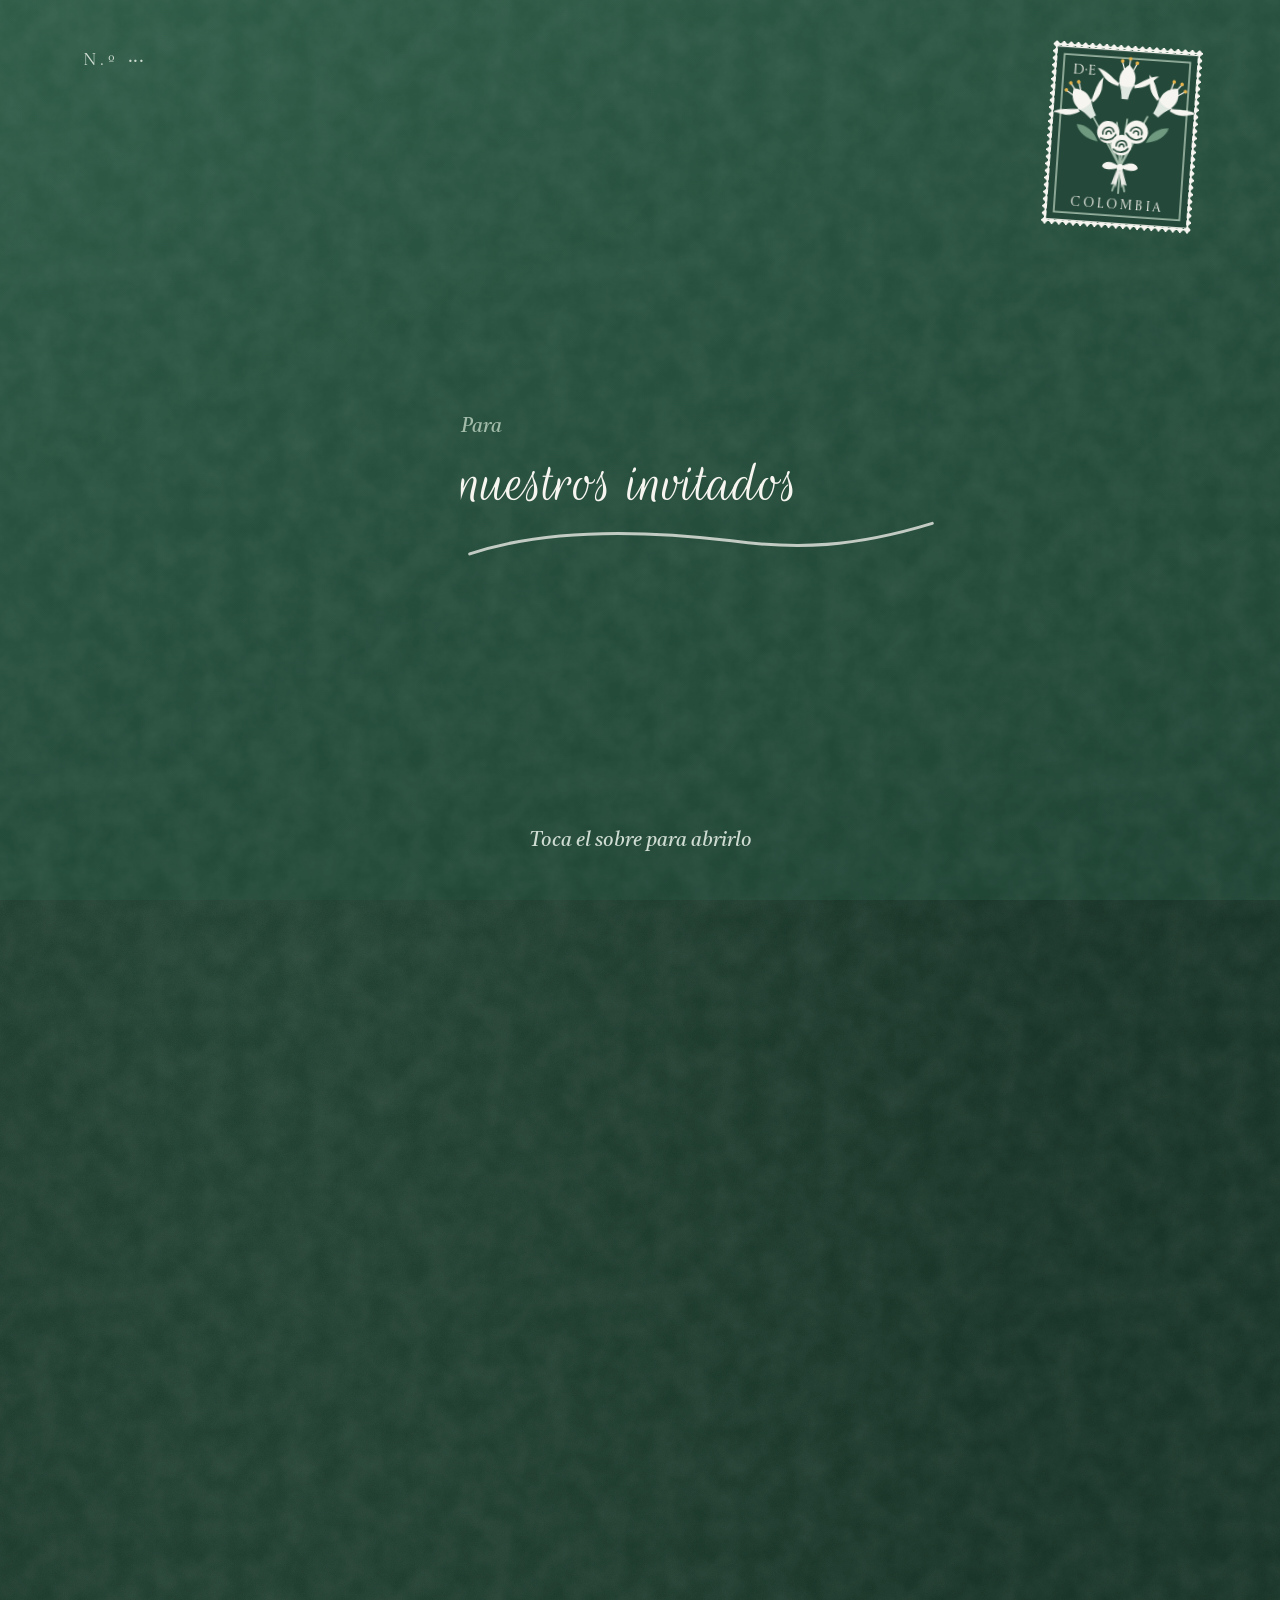
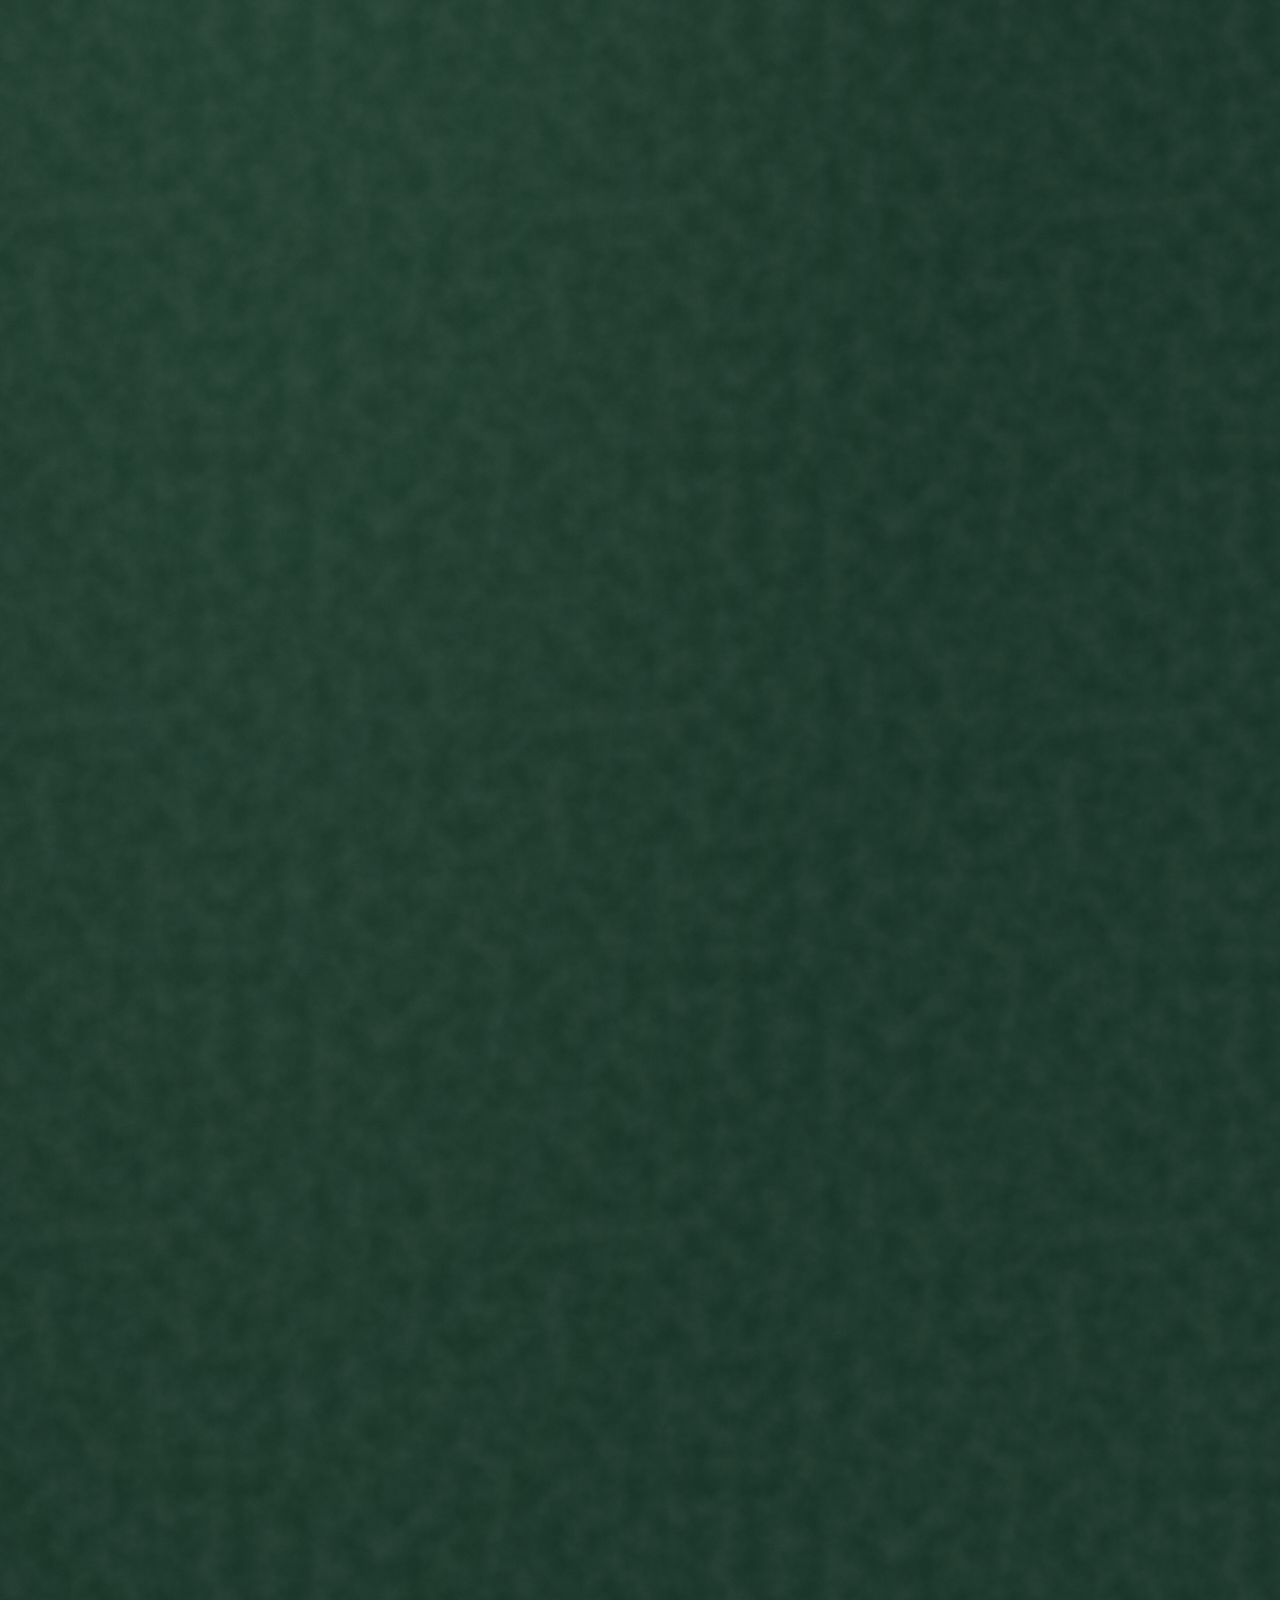
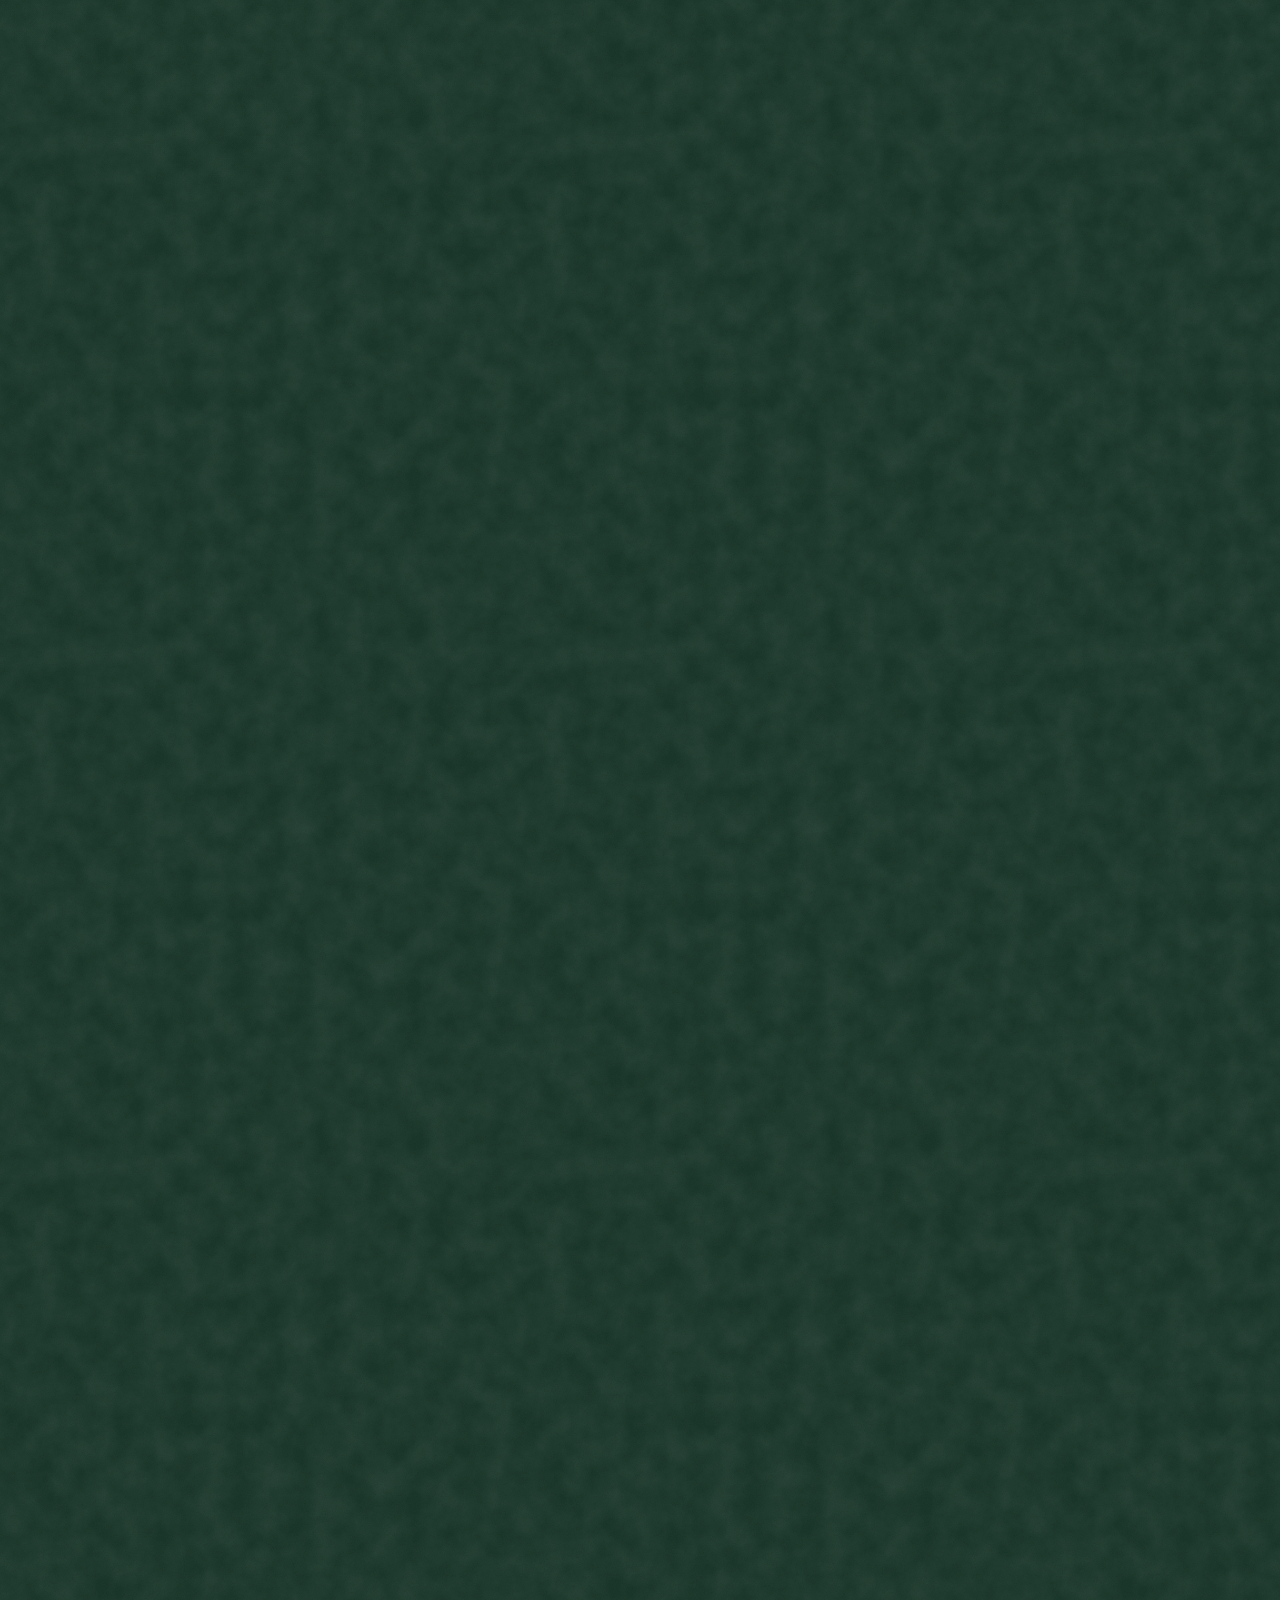
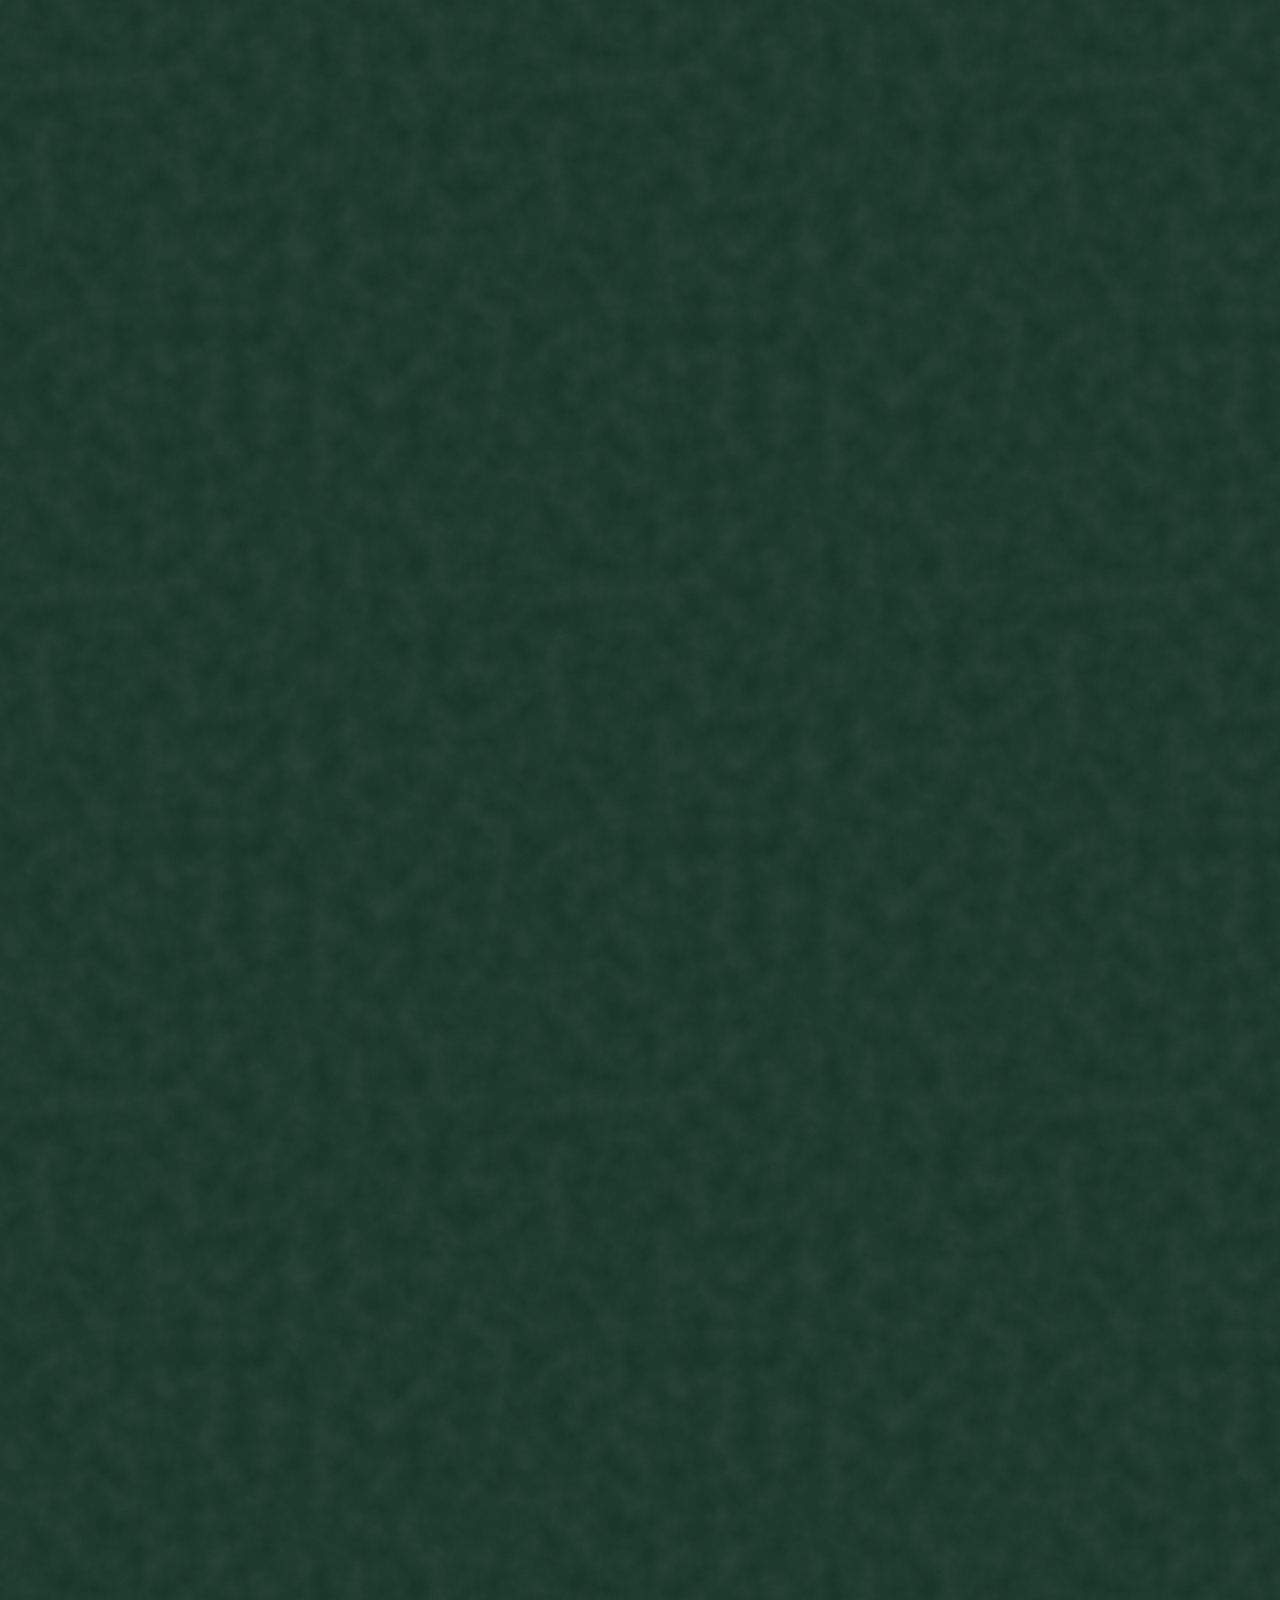
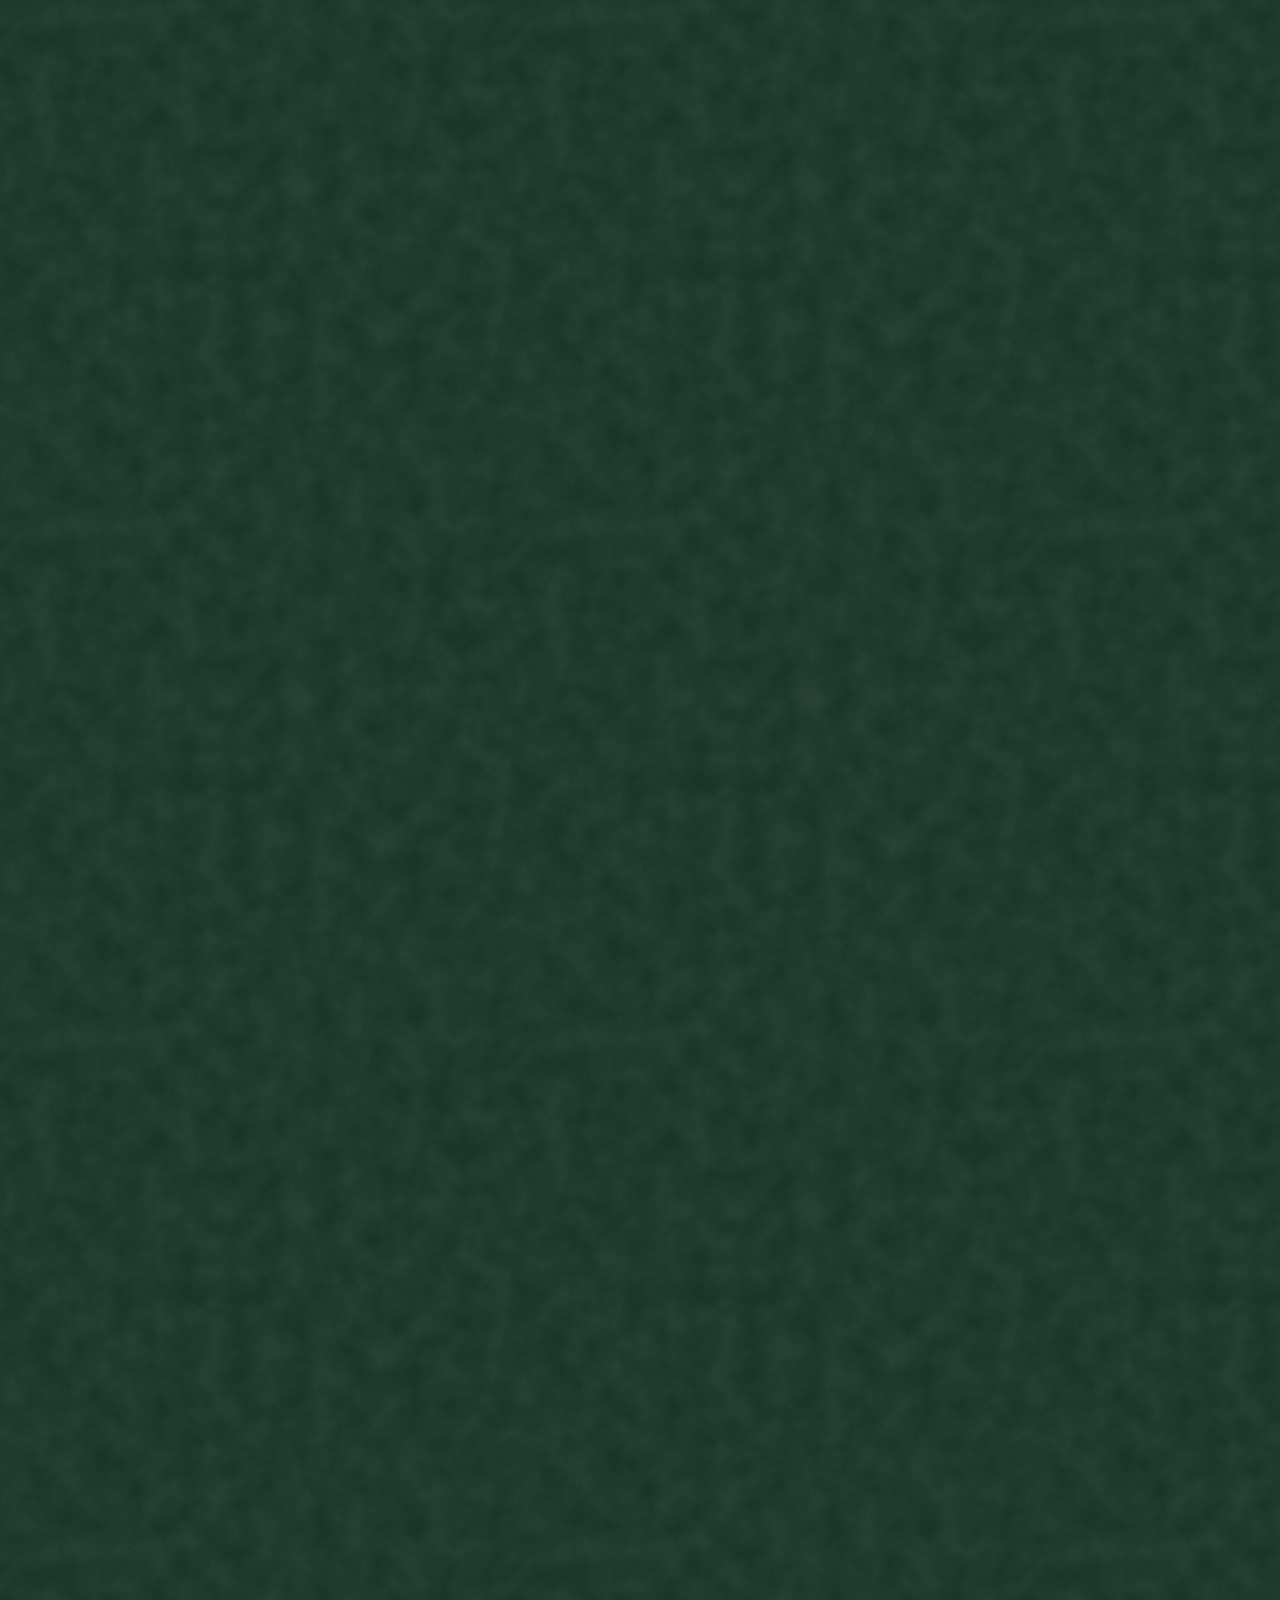
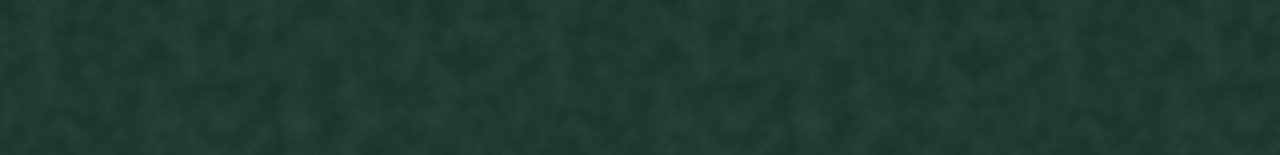
==== index.html @ 8e93ceb4 "primera version" ====
<!doctype html>
<html lang="es-CO" class="intro">
<head>
  <meta charset="utf-8">
  <meta name="viewport" content="width=device-width, initial-scale=1, viewport-fit=cover">
  <title>Diego &amp; Erika · Invitación de boda</title>
  <meta name="description" content="Diego Triana y Erika Ramos te invitan a celebrar su matrimonio. Abre tu invitación y confírmanos si nos acompañas.">
  <meta name="theme-color" content="#1c3a2d">  <meta property="og:type" content="website">
  <meta property="og:title" content="Diego &amp; Erika · Nos casamos">
  <meta property="og:description" content="Abre tu invitación y confírmanos si nos acompañas.">
  <link rel="icon" href="assets/icono.svg" type="image/svg+xml">
  <link rel="preconnect" href="https://fonts.googleapis.com">
  <link rel="preconnect" href="https://fonts.gstatic.com" crossorigin>
  <link rel="stylesheet" href="https://fonts.googleapis.com/css2?family=Castoro:ital@0;1&family=Castoro+Titling&family=Hanken+Grotesk:wght@400;500;600;700&family=Rouge+Script&display=swap">
  <link rel="stylesheet" href="assets/base.css">
  <link rel="stylesheet" href="assets/invitacion.css">
  <!-- El estilo (colores y letra) se aplica antes de pintar -->
  <script src="assets/config.js"></script>
  <script src="assets/estilos.js"></script>
  <script>Estilos.arrancar();</script>
</head>
<body>
  <!-- Escena del sobre a pantalla completa: el forro y la tarjeta atrás, el bolsillo y la solapa delante -->
  <div class="escena" id="escena">
    <div class="escena-capa escena-atras" aria-hidden="true">
      <div class="escena-fondo"></div>
      <div class="sobre sobre-atras" data-cara="frente">
        <div class="sobre-interior"></div>
        <div class="sobre-carta"></div>
      </div>
    </div>
    <div class="escena-capa escena-delante">
      <button class="sobre sobre-delante" id="sobre" type="button" data-cara="frente" aria-describedby="escena-pista">
        <span class="solo-lectores" data-sobre-etiqueta>Abrir la invitación de Diego y Erika</span>
        <span class="sobre-frente" aria-hidden="true">
          <span class="sobre-numero">N.º <span class="cifra" data-numero>···</span></span>
          <span class="sobre-sello sello-postal"></span>
          <span class="sobre-matasellos" data-matasellos-sobre></span>
          <span class="sobre-direccion">
            <span class="sobre-para">Para</span>
            <span class="sobre-nombre" data-nombre-sobre></span>
            <svg class="sobre-rubrica" viewBox="0 0 220 24" aria-hidden="true"><path d="M4 16c30-10 70-12 120-6 30 4 56 3 92-8" /></svg>
            <span class="sobre-cupos" data-cupos-sobre></span>
          </span>
        </span>
        <span class="sobre-dorso" aria-hidden="true">
          <span class="sobre-bolsillo-sombra"><span class="sobre-bolsillo"></span></span>
          <span class="solapa solapa-cerrada">
            <span class="solapa-forma"></span>
            <span class="solapa-remite">Diego <i>&amp;</i> Erika</span>
            <span class="sobre-sello-cierre"><span>D</span><span>E</span></span>
          </span>
        </span>
      </button>
      <p class="escena-pista" id="escena-pista">Toca el sobre para abrirlo</p>
    </div>
  </div>

  <main id="contenido">
    <!-- La tarjeta ocupa toda la pantalla, con la foto de los novios y el ramo; al bajar se asienta sobre la mesa -->
    <section class="portada" id="portada" aria-labelledby="nombres">
      <div class="portada-escenario">
        <article class="tarjeta tarjeta-invitacion" id="tarjeta">
          <div class="retrato">
            <figure class="retrato-marco">
              <div class="retrato-foto" data-retrato></div>
            </figure>
            <div class="ramo-lugar" id="ramo"></div>
          </div>
          <div class="tarjeta-cuerpo">
            <h1 class="nombres" id="nombres">
              <span class="nombre">Diego</span>
              <span class="apellido">Triana</span>
              <span class="y" aria-label="y">&amp;</span>
              <span class="nombre">Erika</span>
              <span class="apellido">Ramos</span>
            </h1>
            <p class="invitacion-texto" data-texto-invitacion>tienen el gusto de invitarte a celebrar su matrimonio</p>
            <div class="invitacion-cuando">
              <p class="invitacion-fecha" data-fecha>Fecha por confirmar</p>
              <p class="invitacion-ciudad" data-ciudad>Ciudad por confirmar</p>
            </div>
            <p class="invitacion-para">
              <span class="para-de">Para</span>
              <span class="para-nombre" data-nombre>ti</span>
              <span class="para-cupos" data-cupos></span>
            </p>
            <a class="portada-pista" href="#altar">
              <span>Desliza para ver los detalles</span>
              <svg viewBox="0 0 24 40" aria-hidden="true"><path d="M12 3v32M5 28l7 8 7-8" /></svg>
            </a>
          </div>
          <p class="tarjeta-marca">Sobre N.º <span class="cifra" data-numero>···</span></p>
        </article>
      </div>
    </section>

    <!-- El camino al altar: el video avanza con el scroll -->
    <section class="altar" id="altar" aria-labelledby="altar-titulo">
      <div class="altar-escenario">
        <video class="altar-video" muted playsinline disablepictureinpicture aria-hidden="true" tabindex="-1"></video>
        <div class="altar-velo" aria-hidden="true"></div>
        <h2 class="solo-lectores" id="altar-titulo">Cuándo y dónde</h2>
        <div class="capitulos">
          <article class="tarjeta capitulo" data-capitulo>
            <h3 class="capitulo-titulo">El día</h3>
            <p class="capitulo-dato" data-fecha-larga>Fecha por confirmar</p>
            <p class="capitulo-nota" data-cuenta hidden></p>
          </article>
          <article class="tarjeta capitulo" data-capitulo>
            <h3 class="capitulo-titulo">La ceremonia</h3>
            <p class="capitulo-dato capitulo-hora" data-hora-ceremonia>Hora por confirmar</p>
            <p class="capitulo-nota" data-recepcion-nota hidden></p>
          </article>
          <article class="tarjeta capitulo" data-capitulo>
            <h3 class="capitulo-titulo">El lugar</h3>
            <p class="capitulo-dato capitulo-lugar" data-lugar-ceremonia>Lugar por confirmar</p>
            <p class="capitulo-nota" data-direccion-ceremonia hidden></p>
            <a class="enlace-accion" href="#llegar">Ver cómo llegar</a>
          </article>
        </div>
      </div>
    </section>

    <section class="llegar" id="llegar" aria-labelledby="llegar-titulo">
      <article class="tarjeta tarjeta-llegar">
        <h2 class="titulo-grabado" id="llegar-titulo">Cómo llegar</h2>
        <div class="sitios" data-sitios></div>
        <p class="llegar-calendario" data-calendario hidden></p>
        <p class="tarjeta-marca">Cómo llegar · N.º <span class="cifra" data-numero>···</span></p>
      </article>
    </section>

    <section class="programa" id="itinerario" aria-labelledby="itinerario-titulo">
      <article class="tarjeta tarjeta-programa">
        <h2 class="titulo-grabado" id="itinerario-titulo">Itinerario</h2>
        <div class="dia">
          <span class="dia-hilo" aria-hidden="true"></span>
          <ol class="dia-lista" data-itinerario></ol>
        </div>
        <p class="tarjeta-marca">Itinerario · N.º <span class="cifra" data-numero>···</span></p>
      </article>
    </section>

    <section class="fotos" id="fotos" aria-labelledby="fotos-titulo" hidden>
      <h2 class="solo-lectores" id="fotos-titulo">Fotos de Diego y Erika</h2>
      <div class="fotos-mesa" data-fotos></div>
    </section>

    <section class="forro" aria-labelledby="vestimenta-titulo">
      <div class="vegetal vegetal-vestimenta">
        <h2 class="titulo-grabado" id="vestimenta-titulo">Código de vestimenta</h2>
        <p class="vestimenta-codigo" data-vestimenta-codigo></p>
        <p class="vestimenta-nota" data-vestimenta-nota hidden></p>
        <ul class="vestimenta-fotos" data-vestimenta-fotos aria-label="Fotos de referencia" hidden></ul>
      </div>
      <div class="vegetal vegetal-otros">
        <div class="vegetal-bloque">
          <h2 class="titulo-grabado">Regalos</h2>
          <p data-regalos></p>
        </div>
        <div class="vegetal-bloque" data-contacto hidden>
          <h2 class="titulo-grabado">Dudas</h2>
          <p data-contacto-texto></p>
        </div>
      </div>
    </section>

    <section class="responder" id="responder" aria-label="Tu respuesta">
      <article class="tarjeta tarjeta-respuesta" id="respuesta" aria-live="polite">
        <p class="tarjeta-marca">Respuesta · N.º <span class="cifra" data-numero>···</span></p>
        <div class="respuesta-cuerpo" data-respuesta></div>
      </article>
    </section>

    <footer class="remite">
      <div class="remite-solapa" aria-hidden="true"></div>
      <div class="remite-sello" aria-hidden="true"><span>D</span><span>E</span></div>
      <p class="remite-con">Con cariño,</p>
      <p class="remite-firma">Diego <i>&amp;</i> Erika</p>
      <button class="enlace-accion remite-volver" type="button" data-volver>Volver a cerrar el sobre</button>
    </footer>
  </main>

  <!-- Una foto en grande -->
  <dialog class="visor" id="visor" aria-label="Foto">
    <div class="visor-foto" data-visor-foto></div>
    <div class="visor-pie">
      <p data-visor-pie></p>
      <button class="enlace-accion visor-cerrar" type="button" data-visor-cerrar>Cerrar</button>
    </div>
  </dialog>

  <script src="assets/datos.js"></script>
  <script src="assets/papeleria.js"></script>
  <script src="assets/ramo.js"></script>
  <script src="assets/invitacion.js"></script>
</body>
</html>
---- assets/base.css ----
/* Fundamentos compartidos por la invitación y el panel. */

:root {
  /* Cartulina del sobre: el suelo de toda la invitación */
  --verde: #1c3a2d;
  --verde-hondo: #11261c;
  --verde-medio: #24493a;
  --verde-forro: #2a4d3c;
  --verde-luz: #3e6a52;
  --salvia: #a3bcaa;
  --salvia-clara: #cfdcd2;
  /* Lo que se escribe directamente sobre la cartulina (nombre del sobre, firma) */
  --tinta-sobre: #f6f5ef;

  /* Tarjetas de algodón y tinta */
  --algodon: #f6f5ef;
  --algodon-hondo: #ecebe2;
  --algodon-sombra: #dcdfd3;
  --tinta: #15271e;
  --tinta-suave: #4b5f55;
  --tinta-tenue: #5d7066;
  --linea: #cdd5cb;

  /* Polen del lirio: solo para responder y su sello */
  --polen: #d6981f;
  --polen-claro: #e8b44c;
  --polen-hondo: #9a6a10;

  --declinado: #9b4a3c;

  /* Tono de las sombras y del anillo de foco; cada paleta los ajusta */
  --sombra: #081810;
  --foco: var(--polen);

  --f-grabada: 'Castoro Titling', 'Castoro', Georgia, serif;
  --f-texto: 'Castoro', Georgia, 'Times New Roman', serif;
  --f-mano: 'Rouge Script', 'Castoro', cursive;
  --f-ui: 'Hanken Grotesk', system-ui, -apple-system, 'Segoe UI', sans-serif;
  /* Las cifras nunca van en la romana grabada: su «1» se lee como «I». */
  --f-cifras: 'Castoro', Georgia, serif;

  --sal-papel: cubic-bezier(0.16, 1, 0.3, 1);
  --sal-suave: cubic-bezier(0.22, 1, 0.36, 1);
  --entra-papel: cubic-bezier(0.55, 0, 0.75, 0.2);

  --sombra-tarjeta:
    0 1px 1px color-mix(in srgb, var(--sombra) 18%, transparent),
    0 10px 24px -8px color-mix(in srgb, var(--sombra) 50%, transparent),
    0 32px 60px -24px color-mix(in srgb, var(--sombra) 60%, transparent);

  --grano: url("data:image/svg+xml,%3Csvg xmlns='http://www.w3.org/2000/svg' width='180' height='180'%3E%3Cfilter id='g' x='0' y='0' width='100%25' height='100%25'%3E%3CfeTurbulence type='fractalNoise' baseFrequency='.9' numOctaves='2' stitchTiles='stitch'/%3E%3CfeColorMatrix values='0 0 0 0 0 0 0 0 0 0 0 0 0 0 0 0 0 0 .16 0'/%3E%3C/filter%3E%3Crect width='100%25' height='100%25' filter='url(%23g)'/%3E%3C/svg%3E");
  --fibra: url("data:image/svg+xml,%3Csvg xmlns='http://www.w3.org/2000/svg' width='512' height='512'%3E%3Cfilter id='f' x='0' y='0' width='100%25' height='100%25'%3E%3CfeTurbulence type='fractalNoise' baseFrequency='.035' numOctaves='4' seed='4' stitchTiles='stitch'/%3E%3CfeColorMatrix values='0 0 0 0 1 0 0 0 0 1 0 0 0 0 1 0 0 0 .09 -.02'/%3E%3C/filter%3E%3Crect width='100%25' height='100%25' filter='url(%23f)'/%3E%3C/svg%3E");

  color-scheme: light;
  accent-color: var(--verde-forro);
}

*,
*::before,
*::after {
  box-sizing: border-box;
}

html {
  overflow-x: clip;
  -webkit-text-size-adjust: 100%;
  text-size-adjust: 100%;
  scrollbar-color: var(--verde-luz) var(--verde-hondo);
}

body {
  margin: 0;
  font-family: var(--f-texto);
  color: var(--tinta);
  -webkit-font-smoothing: antialiased;
  -moz-osx-font-smoothing: grayscale;
  text-rendering: optimizeLegibility;
}

img,
svg {
  display: block;
  max-width: 100%;
}

button,
input,
textarea,
select {
  font: inherit;
  color: inherit;
}

button {
  cursor: pointer;
}

::selection {
  background: var(--polen-claro);
  color: var(--tinta);
}

input,
textarea {
  caret-color: var(--polen-hondo);
}

[tabindex='-1']:focus {
  outline: none;
}

:focus-visible {
  outline: 3px solid var(--foco);
  outline-offset: 3px;
  border-radius: 4px;
}

a {
  color: inherit;
  text-decoration-thickness: 1px;
  text-underline-offset: 0.22em;
}

.solo-lectores {
  position: absolute !important;
  width: 1px;
  height: 1px;
  padding: 0;
  margin: -1px;
  overflow: hidden;
  clip: rect(0 0 0 0);
  white-space: nowrap;
  border: 0;
}

.icono {
  width: 1.15em;
  height: 1.15em;
  flex: none;
  fill: none;
  stroke: currentColor;
  stroke-width: 1.7;
  stroke-linecap: round;
  stroke-linejoin: round;
}

/* Sello postal con borde perforado */
.sello-postal {
  --perfo: 7px;
  position: relative;
  padding: 5px;
  background: var(--algodon);
  -webkit-mask:
    linear-gradient(#000 0 0) content-box,
    radial-gradient(circle at 50% 50%, transparent 2.3px, #000 2.7px) calc(var(--perfo) / -2) calc(var(--perfo) / -2) / var(--perfo) var(--perfo) round;
  mask:
    linear-gradient(#000 0 0) content-box,
    radial-gradient(circle at 50% 50%, transparent 2.3px, #000 2.7px) calc(var(--perfo) / -2) calc(var(--perfo) / -2) / var(--perfo) var(--perfo) round;
  filter: drop-shadow(0 1px 1px rgba(0, 0, 0, 0.2));
}

.sello-postal svg {
  width: 100%;
  height: 100%;
}

/* Matasellos: tinta de sello con textura */
.matasellos {
  pointer-events: none;
}

.matasellos text {
  font-family: var(--f-grabada);
  fill: currentColor;
}

.matasellos .cifra,
.cifra {
  font-family: var(--f-cifras);
  font-variant-numeric: lining-nums;
}

.cifra {
  letter-spacing: 0.04em;
}

@media (prefers-reduced-motion: reduce) {
  *,
  *::before,
  *::after {
    animation-duration: 1ms !important;
    animation-delay: 0ms !important;
    animation-iteration-count: 1 !important;
    transition-duration: 1ms !important;
    transition-delay: 0ms !important;
    scroll-behavior: auto !important;
  }
}
---- assets/invitacion.css ----
/* Invitación: la suite del sobre. */

:root {
  --papel-claro: url("data:image/svg+xml,%3Csvg xmlns='http://www.w3.org/2000/svg' width='160' height='160'%3E%3Cfilter id='g' x='0' y='0' width='100%25' height='100%25'%3E%3CfeTurbulence type='fractalNoise' baseFrequency='.75' numOctaves='3' stitchTiles='stitch'/%3E%3CfeColorMatrix values='0 0 0 0 .2 0 0 0 0 .25 0 0 0 0 .2 0 0 0 .06 0'/%3E%3C/filter%3E%3Crect width='100%25' height='100%25' filter='url(%23g)'/%3E%3C/svg%3E");
  /* Valores de la paleta verde; assets/estilos.js los cambia por paleta */
  --cartulina-luz: #2f5d48;
  --cartulina-media: #27503e;
  --cartulina-honda: #1f4434;
  --brillo-suelo: rgba(62, 106, 82, 0.45);
  --velo-altar: #b9cbbd;
  --matasellos-sobre: var(--polen-claro);
  --barra-riel: var(--verde-hondo);
  --grano-suelo: var(--grano);
  --forro-img: url(forro.svg);
  --escala-nombres: 1;
  --escala-mano: 1;
  --cartulina: linear-gradient(158deg, var(--cartulina-luz) 0%, var(--cartulina-media) 42%, var(--cartulina-honda) 100%);
  --pliegues: url("data:image/svg+xml,%3Csvg xmlns='http://www.w3.org/2000/svg' viewBox='0 0 100 140' preserveAspectRatio='none'%3E%3Cpath d='M0 0L50 80L0 140Z' fill='%23000' fill-opacity='.1'/%3E%3Cpath d='M100 0L50 80L100 140Z' fill='%23000' fill-opacity='.05'/%3E%3Cpath d='M0 140L50 76L100 140Z' fill='%23fff' fill-opacity='.035'/%3E%3Cpath d='M0 140L50 76L100 140' fill='none' stroke='%23000' stroke-opacity='.28' stroke-width='.5' vector-effect='non-scaling-stroke'/%3E%3C/svg%3E");
}

html {
  background: var(--verde);
  scrollbar-color: var(--verde-luz) var(--barra-riel);
}

html:not(.intro) {
  scroll-behavior: smooth;
}

html.intro {
  overflow: hidden;
}

body {
  min-height: 100svh;
  overflow-x: clip;
  color: var(--tinta-sobre);
  background:
    var(--fibra),
    var(--grano-suelo),
    radial-gradient(90% 60% at 20% 0%, var(--brillo-suelo), transparent 70%),
    var(--verde);
  background-attachment: scroll;
}

/* ---------- Escena del sobre ---------- */

/*
 * El sobre llena la pantalla, en teléfono y en computador. Sus piezas se miden
 * con el lado corto de la pantalla para guardar la proporción en vertical y en
 * apaisado. Atrás van el forro y la tarjeta; delante, el bolsillo y la solapa.
 */
.escena {
  position: relative;
  z-index: 40;
}

.escena-capa {
  position: fixed;
  inset: 0;
}

.escena-fondo {
  position: absolute;
  inset: 0;
  background:
    var(--grano-suelo),
    radial-gradient(70% 55% at 50% 42%, var(--verde-medio) 0%, var(--verde) 60%, color-mix(in srgb, var(--verde) 70%, var(--verde-hondo)) 100%);
}

.escena-delante {
  z-index: 1;
  pointer-events: none;
}

html:not(.intro) .escena {
  display: none;
}

/*
 * Primera visita con los datos en Supabase: la página espera el estilo de la
 * boda antes de mostrarse, para no pintar un sobre verde que luego cambia.
 */
html.estilo-pendiente {
  background: var(--algodon-hondo);
}

html.estilo-pendiente body {
  opacity: 0;
}

body {
  transition: opacity 0.4s ease-out;
}

.sobre {
  --margen: clamp(22px, 6.5vw, 112px);
  --arriba: calc(env(safe-area-inset-top) + clamp(22px, 5svh, 60px));
  --sello-postal: clamp(76px, min(19vw, 17svh), 150px);
  --sello-cierre: clamp(64px, min(18vw, 14svh), 128px);
  position: absolute;
  inset: 0;
}

.sobre-delante {
  display: block;
  width: 100%;
  height: 100%;
  padding: 0;
  border: 0;
  background: none;
  color: inherit;
  text-align: left;
  pointer-events: auto;
  -webkit-tap-highlight-color: transparent;
}

.sobre-delante:focus-visible {
  outline-offset: -14px;
  border-radius: 0;
}

.abriendo .sobre-delante {
  cursor: default;
}

.sobre-frente,
.sobre-bolsillo-sombra,
.sobre-bolsillo,
.sobre-interior,
.sobre-carta,
.solapa {
  position: absolute;
}

.sobre-frente {
  inset: 0;
  overflow: hidden;
  background: var(--fibra), var(--cartulina);
}

.sobre-numero {
  position: absolute;
  top: calc(var(--arriba) + 0.4rem);
  left: var(--margen);
  font-family: var(--f-grabada);
  text-transform: uppercase;
  font-size: clamp(0.82rem, 0.5rem + 0.9vmin, 1.1rem);
  letter-spacing: 0.24em;
  color: var(--salvia-clara);
}

.sobre-sello {
  position: absolute;
  top: var(--arriba);
  right: var(--margen);
  width: var(--sello-postal);
  aspect-ratio: 70 / 86;
  transform: rotate(4deg);
}

.sobre-matasellos {
  position: absolute;
  top: calc(var(--arriba) - var(--sello-postal) * 0.06);
  right: calc(var(--margen) - var(--sello-postal) * 0.48);
  width: calc(var(--sello-postal) * 2.6);
  transform: rotate(-8deg);
  color: var(--matasellos-sobre);
  opacity: 0.9;
}

.sobre-matasellos[data-estado='declinado'] {
  color: var(--salvia-clara);
}

.sobre-direccion {
  position: absolute;
  left: max(var(--margen), 10%);
  right: var(--margen);
  top: 44%;
  display: grid;
  justify-items: start;
}

.sobre-para {
  font-family: var(--f-texto);
  font-style: italic;
  font-size: clamp(1.05rem, 0.8rem + 0.8vmin, 1.4rem);
  color: var(--salvia);
}

.sobre-nombre {
  font-family: var(--f-mano);
  font-size: calc(clamp(2.5rem, min(11.5vw, 7.5svh), 5.8rem) * var(--escala-mano));
  line-height: 1.04;
  color: var(--tinta-sobre);
  margin-top: 0.1em;
  min-height: 1.1em;
  text-wrap: balance;
}

.sobre-nombre.escribiendo {
  animation: escribir 1.6s var(--sal-suave) both;
}

@keyframes escribir {
  from { clip-path: inset(-20% 100% -30% 0); }
  to { clip-path: inset(-20% -5% -30% 0); }
}

.sobre-rubrica {
  width: min(78%, 30rem);
  height: auto;
  margin-top: -0.2rem;
  overflow: visible;
}

.sobre-rubrica path {
  fill: none;
  stroke: var(--tinta-sobre);
  stroke-width: 1.4;
  stroke-linecap: round;
  opacity: 0.75;
  stroke-dasharray: 240;
  stroke-dashoffset: 0;
}

.sobre-rubrica.escribiendo path {
  animation: rubrica 0.9s 1.2s var(--sal-suave) both;
}

@keyframes rubrica {
  from { stroke-dashoffset: 240; }
}

.sobre-cupos {
  margin-top: 0.55rem;
  font-family: var(--f-grabada);
  text-transform: uppercase;
  font-size: clamp(0.82rem, 0.55rem + 0.7vmin, 1.05rem);
  letter-spacing: 0.26em;
  color: var(--salvia);
}

/* En pantalla ancha la dirección va hacia el centro, como en un sobre apaisado */
@media (min-width: 640px) and (min-aspect-ratio: 1 / 1) {
  .sobre-direccion {
    left: 36%;
    top: 46%;
  }
}

/* Dorso: bolsillo con pliegues, solapa y sello de cierre */
.sobre-dorso {
  position: absolute;
  inset: 0;
  visibility: hidden;
}

[data-cara='dorso'] .sobre-dorso {
  visibility: visible;
}

[data-cara='dorso'] .sobre-frente {
  visibility: hidden;
}

/* El borde del bolsillo proyecta su sombra sobre la tarjeta que va dentro */
.sobre-bolsillo-sombra {
  inset: 0;
  filter: drop-shadow(0 -1px 4px color-mix(in srgb, var(--sombra) 45%, transparent));
}

.sobre-bolsillo {
  inset: 0;
  background: var(--pliegues) 0 0 / 100% 100%, var(--fibra), var(--cartulina);
  clip-path: polygon(0 0, 50% 40%, 100% 0, 100% 100%, 0 100%);
}

.sobre-interior {
  inset: 0;
  background:
    linear-gradient(to bottom, color-mix(in srgb, var(--verde-hondo) 45%, transparent), transparent 30%),
    var(--forro-img) 0 0 / clamp(150px, 18vmin, 210px);
}

/* La invitación espera dentro del sobre: se ve al levantar la solapa */
.sobre-carta {
  left: 6%;
  right: 6%;
  top: calc(var(--arriba) + 2svh);
  bottom: 0;
  background: var(--papel-claro), var(--algodon);
  box-shadow:
    inset 0 1px 0 rgba(255, 255, 255, 0.9),
    0 -2px 10px -2px color-mix(in srgb, var(--sombra) 45%, transparent);
}

.sobre-carta::before {
  content: '';
  position: absolute;
  inset: 14px 14px 0;
  border: 1px solid color-mix(in srgb, var(--tinta) 13%, transparent);
  border-bottom: 0;
}

.sobre-interior,
.sobre-carta {
  visibility: hidden;
}

[data-cara='dorso'] .sobre-interior,
[data-cara='dorso'] .sobre-carta {
  visibility: visible;
}

.solapa {
  left: 0;
  right: 0;
  top: 0;
  height: 54%;
  transform-origin: 50% 0;
}

.solapa-cerrada {
  display: grid;
  justify-items: center;
  align-content: start;
  filter: drop-shadow(0 3px 4px color-mix(in srgb, var(--sombra) 35%, transparent));
}

.solapa-forma {
  position: absolute;
  inset: 0;
  clip-path: polygon(0 0, 100% 0, 50% 100%);
  background:
    linear-gradient(to bottom, rgba(255, 255, 255, 0.07), rgba(0, 0, 0, 0.1)),
    var(--fibra),
    var(--cartulina);
}

.solapa-remite {
  position: relative;
  margin-top: calc(env(safe-area-inset-top) + 12svh);
  font-family: var(--f-mano);
  font-size: calc(clamp(1.4rem, min(6vw, 5.5svh), 2.8rem) * var(--escala-mano));
  color: var(--salvia-clara);
}

.solapa-remite i,
.remite-firma i {
  font-style: normal;
  color: var(--salvia);
}

.sobre-sello-cierre {
  position: absolute;
  left: 50%;
  top: 100%;
  width: var(--sello-cierre);
  aspect-ratio: 1;
  margin: calc(var(--sello-cierre) / -2) 0 0 calc(var(--sello-cierre) / -2);
  display: grid;
  grid-auto-flow: column;
  place-content: center;
  gap: 0.18em;
  border-radius: 50%;
  background: radial-gradient(circle at 35% 30%, #ffffff, var(--algodon) 55%, var(--algodon-hondo));
  box-shadow:
    inset 0 0 0 calc(var(--sello-cierre) * 0.06) var(--algodon),
    inset 0 0 0 calc(var(--sello-cierre) * 0.06 + 1px) var(--linea),
    0 3px 8px rgba(0, 0, 0, 0.35);
  font-family: var(--f-grabada);
  text-transform: uppercase;
  font-size: calc(var(--sello-cierre) * 0.24);
  color: var(--tinta);
}

.escena-pista {
  position: absolute;
  left: 0;
  right: 0;
  bottom: max(5svh, calc(env(safe-area-inset-bottom) + 20px));
  margin: 0;
  text-align: center;
  font-family: var(--f-texto);
  font-style: italic;
  font-size: clamp(1.1rem, 0.85rem + 0.7vmin, 1.4rem);
  color: var(--salvia-clara);
  animation: respirar 2.8s ease-in-out infinite;
}

.abriendo .escena-pista {
  opacity: 0;
  transition: opacity 0.3s;
  animation: none;
}

@keyframes respirar {
  0%, 100% { opacity: 0.55; }
  50% { opacity: 1; }
}

/* ---------- Portada: la tarjeta a pantalla completa ---------- */

/*
 * La tarjeta aparece a pantalla completa cuando el sobre se desvanece. Con
 * scroll-vivo, la sección es más alta que la pantalla y la tarjeta queda fija
 * mientras --p (0 → 1) la asienta sobre la mesa: se aleja, gira un poco y
 * aparece el verde alrededor.
 */
.portada {
  --alto-foto: min(24svh, 340px);
  --ancho-ramo: calc(var(--alto-foto) * 0.86);
  --p: 0;
  --asiento: 0.18;
  position: relative;
  height: 100svh;
}

.scroll-vivo .portada {
  height: 190svh;
}

.portada-escenario {
  position: sticky;
  top: 0;
  height: 100svh;
  overflow: hidden;
}

.intro main {
  visibility: hidden;
}

/* ---------- Tarjetas ---------- */

.tarjeta {
  position: relative;
  z-index: 1;
  width: min(100%, 440px);
  color: var(--tinta);
  background: var(--papel-claro), var(--algodon);
  border-radius: 3px;
  box-shadow: var(--sombra-tarjeta);
}

.tarjeta::before {
  content: '';
  position: absolute;
  inset: 11px;
  border: 1px solid color-mix(in srgb, var(--tinta) 13%, transparent);
  box-shadow: 0 1px 0 rgba(255, 255, 255, 0.9), inset 0 1px 0 rgba(255, 255, 255, 0.9);
  pointer-events: none;
}

.tarjeta-marca {
  position: absolute;
  right: 22px;
  bottom: 18px;
  margin: 0;
  font-family: var(--f-grabada);
  text-transform: uppercase;
  font-size: 0.66rem;
  letter-spacing: 0.22em;
  color: var(--tinta-tenue);
}

.tarjeta-invitacion {
  position: absolute;
  inset: 0;
  width: auto;
  display: grid;
  align-content: center;
  padding:
    max(28px, calc(env(safe-area-inset-top) + 22px))
    26px
    calc(36px + env(safe-area-inset-bottom));
  text-align: center;
  transform-origin: 50% 32%;
  transform:
    translate3d(0, calc(var(--p) * 3svh), 0)
    scale(calc(1 - var(--p) * var(--asiento)))
    rotate(calc(var(--p) * -1.4deg));
}

/* Doble filete de tarjeta grabada */
.tarjeta-invitacion::before {
  inset: 14px;
  outline: 1px solid color-mix(in srgb, var(--tinta) 8%, transparent);
  outline-offset: -6px;
}

.tarjeta-invitacion .tarjeta-marca {
  right: 28px;
  bottom: calc(26px + env(safe-area-inset-bottom));
}

.tarjeta-cuerpo {
  position: relative;
  z-index: 1;
}

.nombres {
  margin: 0;
  display: grid;
  justify-items: center;
  font-weight: 400;
}

.nombre {
  font-family: var(--f-grabada);
  text-transform: uppercase;
  font-size: calc(clamp(2.3rem, min(13vw, 6.4svh), 4.4rem) * var(--escala-nombres));
  line-height: 0.92;
  letter-spacing: 0.05em;
  padding-left: 0.05em;
}

.apellido {
  margin-top: min(0.55rem, 1.1svh);
  font-family: var(--f-grabada);
  text-transform: uppercase;
  font-size: 0.98rem;
  letter-spacing: 0.44em;
  padding-left: 0.44em;
  color: var(--tinta-suave);
}

.y {
  margin: min(0.4rem, 0.8svh) 0 min(0.25rem, 0.5svh);
  font-family: var(--f-mano);
  font-size: calc(clamp(2.4rem, 5.4svh, 3.2rem) * var(--escala-mano));
  line-height: 0.8;
  color: var(--verde-luz);
}

.invitacion-texto {
  max-width: 25ch;
  margin: clamp(0.8rem, 2.2svh, 1.6rem) auto 0;
  font-style: italic;
  font-size: 1.14rem;
  line-height: 1.45;
  color: var(--tinta-suave);
  text-wrap: balance;
}

.invitacion-cuando {
  margin-top: clamp(0.7rem, 2svh, 1.4rem);
  padding-top: clamp(0.7rem, 2svh, 1.1rem);
  position: relative;
}

.invitacion-cuando::before {
  content: '';
  position: absolute;
  top: 0;
  left: 50%;
  width: 56px;
  height: 1px;
  margin-left: -28px;
  background: var(--tinta-tenue);
  opacity: 0.6;
}

.invitacion-cuando p {
  margin: 0;
}

.invitacion-fecha {
  font-family: var(--f-grabada);
  text-transform: uppercase;
  font-size: 1.12rem;
  letter-spacing: 0.16em;
  line-height: 1.4;
  text-wrap: balance;
}

.invitacion-ciudad {
  margin-top: 0.3rem !important;
  font-size: 1.02rem;
  color: var(--tinta-suave);
}

.por-confirmar {
  font-family: var(--f-texto) !important;
  font-style: italic;
  letter-spacing: 0 !important;
  color: var(--tinta-tenue) !important;
  text-transform: none;
}

.invitacion-para {
  margin: clamp(0.8rem, 2.4svh, 1.6rem) 0 0;
  display: grid;
  justify-items: center;
}

.para-de {
  font-style: italic;
  font-size: 0.98rem;
  color: var(--tinta-suave);
}

.para-nombre {
  font-family: var(--f-mano);
  font-size: calc(clamp(2rem, 4.6svh, 2.6rem) * var(--escala-mano));
  line-height: 1.1;
  color: var(--tinta);
  text-wrap: balance;
}

.para-cupos {
  margin-top: 0.35rem;
  font-family: var(--f-grabada);
  text-transform: uppercase;
  font-size: 0.78rem;
  letter-spacing: 0.24em;
  color: var(--tinta-suave);
}

/*
 * La foto de los novios, impresa en un arco con su filete, y el ramo apoyado
 * en la esquina de abajo: las flores tapan solo esa esquina y los tallos
 * salen hacia el borde de la tarjeta. El arco se corre un poco a la derecha
 * para que foto y ramo queden centrados juntos.
 */
.retrato {
  --giro-ramo: 74deg;
  --ramo-x: 8%;
  --ramo-y: 70%;
  position: relative;
  justify-self: center;
  width: calc(var(--alto-foto) * 0.8);
  height: var(--alto-foto);
  margin-bottom: clamp(12px, 2svh, 28px);
  translate: calc(var(--alto-foto) * 0.12) 0;
}

.retrato-marco {
  position: absolute;
  inset: 0;
  margin: 0;
  border-radius: 999px 999px 2px 2px;
  outline: 1px solid color-mix(in srgb, var(--tinta) 20%, transparent);
  outline-offset: 5px;
}

.retrato-foto {
  position: relative;
  height: 100%;
  overflow: hidden;
  border-radius: inherit;
  background:
    linear-gradient(to bottom, color-mix(in srgb, var(--verde-hondo) 40%, transparent), transparent 50%),
    var(--forro-img) 50% 0 / 130px,
    var(--verde-forro);
}

.retrato-foto::after {
  content: '';
  position: absolute;
  inset: 0;
  border-radius: inherit;
  box-shadow: inset 0 0 0 1px color-mix(in srgb, var(--tinta) 16%, transparent), inset 0 2px 8px color-mix(in srgb, var(--sombra) 20%, transparent);
  pointer-events: none;
}

.retrato-foto img {
  width: 100%;
  height: 100%;
  object-fit: cover;
  object-position: 50% 30%;
}

/* Sin foto todavía: el arco deja ver el forro y, en modo local, dónde va el archivo */
.retrato-pendiente {
  position: absolute;
  left: 50%;
  top: 22%;
  width: max-content;
  max-width: 86%;
  margin: 0;
  padding: 7px 10px 8px;
  display: grid;
  gap: 2px;
  justify-items: center;
  translate: -50% 0;
  border-radius: 3px;
  background: color-mix(in srgb, var(--algodon) 94%, transparent);
  font-family: var(--f-ui);
  font-size: 0.72rem;
  line-height: 1.3;
  color: var(--tinta-suave);
  text-wrap: balance;
}

.retrato-pendiente b {
  font-family: var(--f-grabada);
  text-transform: uppercase;
  font-weight: 400;
  font-size: 0.74rem;
  letter-spacing: 0.14em;
  color: var(--tinta);
}


/* El centro de las flores cae sobre la esquina del arco y desde ahí gira */
.ramo-lugar {
  position: absolute;
  left: var(--ramo-x);
  top: var(--ramo-y);
  width: var(--ancho-ramo);
  aspect-ratio: 600 / 640;
  transform-origin: 50% 40%;
  transform:
    translate(-50%, -40%)
    translate3d(0, calc(var(--p) * -2svh), 0)
    rotate(calc(var(--giro-ramo) + var(--p) * -4deg));
  filter: drop-shadow(0 6px 10px color-mix(in srgb, var(--tinta) 22%, transparent)) drop-shadow(0 1px 1px color-mix(in srgb, var(--tinta) 18%, transparent));
  pointer-events: none;
  z-index: 2;
}

.ramo-lugar .ramo {
  width: 100%;
  height: 100%;
  overflow: visible;
}

.portada-pista {
  display: grid;
  justify-items: center;
  gap: 2px;
  width: max-content;
  min-height: 44px;
  margin: clamp(0.6rem, 2.2svh, 1.4rem) auto 0;
  padding: 4px 12px 0;
  font-style: italic;
  font-size: 1rem;
  color: var(--tinta-suave);
  text-decoration: none;
  white-space: nowrap;
  opacity: calc(1 - var(--p) * 5);
}

.portada-pista svg {
  width: 16px;
  height: 28px;
  overflow: visible;
}

.portada-pista path {
  fill: none;
  stroke: currentColor;
  stroke-width: 1.4;
  stroke-linecap: round;
  stroke-linejoin: round;
  stroke-dasharray: 60;
  animation: bajar 2.6s var(--sal-suave) infinite;
}

@keyframes bajar {
  0% { stroke-dashoffset: 60; }
  55%, 100% { stroke-dashoffset: 0; }
}

.recien-abierta .portada-pista {
  animation: aparecer 0.8s 2.2s ease-out both;
}

/* Teléfonos bajos: la tarjeta aprieta su interlineado y la pista queda en flecha */
@media (max-height: 740px) {
  .portada {
    --alto-foto: min(21svh, 340px);
  }

  .tarjeta-invitacion {
    padding-bottom: calc(40px + env(safe-area-inset-bottom));
  }

  .invitacion-texto {
    font-size: 1.04rem;
    line-height: 1.38;
  }

  .invitacion-fecha {
    font-size: 1.02rem;
  }

  .para-de,
  .invitacion-ciudad {
    font-size: 0.94rem;
  }

  .portada-pista span {
    position: absolute;
    width: 1px;
    height: 1px;
    overflow: hidden;
    clip: rect(0 0 0 0);
    white-space: nowrap;
  }

  .portada-pista {
    margin-top: 0.3rem;
  }
}

/* ---------- Tarjeta de respuesta ---------- */

.responder {
  padding: 120px 16px 0;
  display: grid;
  justify-items: center;
}

.tarjeta-respuesta {
  width: min(100%, 520px);
  padding: 30px 24px 50px;
  transform: rotate(0.7deg);
  transition: opacity 0.6s ease-out, transform 1s var(--sal-papel);
}

/* Se reparte sobre la mesa cuando el invitado llega a ella */
.tarjeta-respuesta.por-repartir {
  opacity: 0;
  transform: translateY(70px) rotate(6deg);
}

.respuesta-titulo {
  margin: 0;
  padding: 0;
  font-family: var(--f-grabada);
  text-transform: uppercase;
  font-weight: 400;
  font-size: 1.5rem;
  letter-spacing: 0.07em;
  line-height: 1.2;
}

.respuesta-sub {
  margin: 0.45rem 0 0;
  font-size: 1rem;
  line-height: 1.45;
  color: var(--tinta-suave);
}

.respuesta-form fieldset {
  margin: 0;
  padding: 0;
  border: 0;
  min-width: 0;
}

.eleccion-opciones {
  display: grid;
  grid-template-columns: 1fr 1fr;
  gap: 10px;
  margin-top: 0.85rem;
}

.respuesta-form .respuesta-sub {
  margin-top: 0.4rem;
  font-size: 0.98rem;
}

.opcion {
  position: relative;
  display: grid;
  grid-template-columns: auto 1fr;
  align-items: center;
  gap: 10px;
  min-height: 60px;
  padding: 10px 12px;
  border: 1px solid var(--linea);
  border-radius: 3px;
  background: rgba(255, 255, 255, 0.5);
  font-size: 1.04rem;
  line-height: 1.2;
  cursor: pointer;
  transition: border-color 0.2s, background-color 0.2s;
}

.opcion:hover {
  border-color: var(--tinta-tenue);
  background: #fff;
}

.opcion input {
  position: absolute;
  opacity: 0;
  pointer-events: none;
}

.opcion-caja {
  width: 26px;
  height: 26px;
  border: 1.5px solid var(--tinta);
  border-radius: 2px;
  display: grid;
  place-items: center;
  background: #fff;
}

.opcion-caja svg {
  width: 30px;
  height: 30px;
  margin: -6px -4px 0 0;
  overflow: visible;
}

.opcion-caja path {
  fill: none;
  stroke: var(--tinta);
  stroke-width: 2.6;
  stroke-linecap: round;
  stroke-linejoin: round;
  stroke-dasharray: 40;
  stroke-dashoffset: 40;
  transition: stroke-dashoffset 0.35s var(--sal-suave);
}

.opcion input:checked + .opcion-caja path {
  stroke-dashoffset: 0;
}

.opcion:has(input:checked) {
  border-color: var(--tinta);
  background: #fff;
}

.opcion:has(input:focus-visible) {
  outline: 3px solid var(--polen);
  outline-offset: 2px;
}

.respuesta-detalle {
  display: grid;
  gap: 1.3rem;
  margin-top: 1.4rem;
}

.respuesta-detalle[hidden] {
  display: none;
}

.cuantos {
  display: grid;
  gap: 0.5rem;
}

.campo-etiqueta {
  font-size: 1rem;
  color: var(--tinta-suave);
}

.campo-etiqueta em {
  font-style: italic;
  color: var(--tinta-tenue);
}

.contador {
  display: flex;
  align-items: center;
  gap: 14px;
}

.contador-boton {
  width: 48px;
  height: 48px;
  display: grid;
  place-items: center;
  border: 1.5px solid var(--tinta);
  border-radius: 50%;
  background: #fff;
  color: var(--tinta);
  transition: background-color 0.2s, opacity 0.2s;
}

.contador-boton:hover:not(:disabled) {
  background: var(--algodon-hondo);
}

.contador-boton:disabled {
  opacity: 0.3;
  cursor: not-allowed;
}

.contador-valor {
  min-width: 1.6em;
  text-align: center;
  font-family: var(--f-cifras);
  font-size: 2.2rem;
  line-height: 1;
  font-variant-numeric: tabular-nums;
}

.contador-de {
  font-style: italic;
  color: var(--tinta-suave);
}

.mensaje-campo {
  display: grid;
  gap: 0.3rem;
}

.mensaje-campo textarea {
  width: 100%;
  min-height: 98px;
  padding: 0 2px;
  border: 0;
  border-radius: 0;
  resize: vertical;
  background:
    repeating-linear-gradient(to bottom, transparent 0, transparent 31px, var(--linea) 31px, var(--linea) 32px);
  font-family: var(--f-texto);
  font-style: italic;
  font-size: 1.08rem;
  line-height: 32px;
  color: var(--tinta);
}

.mensaje-campo textarea:focus {
  outline: none;
  background:
    repeating-linear-gradient(to bottom, transparent 0, transparent 31px, var(--tinta-tenue) 31px, var(--tinta-tenue) 32px);
}

.mensaje-campo textarea::placeholder {
  color: var(--tinta-tenue);
}

.boton-responder {
  min-height: 58px;
  padding: 0 22px;
  display: inline-flex;
  align-items: center;
  justify-content: center;
  gap: 10px;
  border: 0;
  border-radius: 3px;
  background: var(--polen);
  color: var(--tinta);
  font-family: var(--f-grabada);
  text-transform: uppercase;
  font-size: 1.02rem;
  letter-spacing: 0.16em;
  box-shadow: inset 0 1px 0 rgba(255, 255, 255, 0.35), 0 2px 0 var(--polen-hondo), 0 8px 16px -8px color-mix(in srgb, var(--sombra) 40%, transparent);
  transition: background-color 0.2s, transform 0.15s var(--sal-suave), box-shadow 0.15s;
}

.boton-responder:hover:not(:disabled) {
  background: var(--polen-claro);
}

.boton-responder:active:not(:disabled) {
  transform: translateY(2px);
  box-shadow: inset 0 1px 0 rgba(255, 255, 255, 0.35), 0 0 0 var(--polen-hondo), 0 4px 10px -6px color-mix(in srgb, var(--sombra) 40%, transparent);
}

.boton-responder:disabled {
  cursor: progress;
  opacity: 0.75;
}

.boton-responder .girando {
  width: 18px;
  height: 18px;
  border: 2px solid currentColor;
  border-right-color: transparent;
  border-radius: 50%;
  animation: girar 0.8s linear infinite;
}

@keyframes girar {
  to { transform: rotate(360deg); }
}

.respuesta-error {
  margin: 0;
  font-family: var(--f-ui);
  font-size: 0.95rem;
  line-height: 1.4;
  color: var(--declinado);
}

.respuesta-error:empty {
  display: none;
}

.respuesta-nota {
  margin: 1rem 0 0;
  padding: 10px 12px;
  border: 1px dashed var(--linea);
  font-family: var(--f-ui);
  font-size: 0.9rem;
  line-height: 1.45;
  color: var(--tinta-suave);
}

/* Respondida: el matasellos se queda */
.respuesta-hecha {
  position: relative;
}

.respuesta-hecha .matasellos {
  position: absolute;
  top: -14px;
  right: -8px;
  width: 104px;
  transform: rotate(-11deg);
  color: var(--polen-hondo);
  opacity: 0.9;
}

.respuesta-hecha {
  padding-right: 96px;
}

.respuesta-hecha[data-estado='declinado'] .matasellos {
  color: var(--tinta-suave);
}

.recien-sellada .matasellos {
  animation: sellar 0.55s var(--sal-papel) both;
}

@keyframes sellar {
  0% { transform: rotate(-4deg) scale(1.5); opacity: 0; }
  55% { opacity: 0.95; }
  100% { transform: rotate(-11deg) scale(1); opacity: 0.9; }
}

.respuesta-hecha .respuesta-titulo {
  max-width: 11em;
}

.respuesta-resumen {
  margin: 0.8rem 0 0;
  font-size: 1.1rem;
  line-height: 1.5;
  max-width: 30ch;
}

.respuesta-resumen b {
  font-family: var(--f-cifras);
  font-weight: 400;
  letter-spacing: 0.04em;
}

.respuesta-cita {
  margin: 1rem 0 0;
  padding: 0.2rem 0 0.2rem 0.9rem;
  border-left: 1px solid var(--linea);
  font-style: italic;
  color: var(--tinta-suave);
  line-height: 1.5;
}

.enlace-accion {
  display: inline-flex;
  align-items: center;
  gap: 8px;
  min-height: 44px;
  padding: 0;
  border: 0;
  background: none;
  font-family: var(--f-ui);
  font-weight: 600;
  font-size: 0.95rem;
  color: var(--verde-forro);
  text-decoration: underline;
  text-decoration-color: color-mix(in srgb, currentColor 40%, transparent);
  text-decoration-thickness: 1px;
  text-underline-offset: 0.3em;
  cursor: pointer;
}

.enlace-accion:hover {
  text-decoration-color: currentColor;
}

.enlace-accion[hidden] {
  display: none;
}

.respuesta-hecha .enlace-accion {
  margin-top: 0.8rem;
}

/* ---------- El camino al altar: video que avanza con el scroll ---------- */

.altar {
  position: relative;
  background: var(--verde-hondo);
}

.scroll-vivo .altar {
  height: 460svh;
}

.altar-escenario {
  position: relative;
  min-height: 100svh;
  display: grid;
  align-content: end;
  overflow: hidden;
}

.scroll-vivo .altar-escenario {
  position: sticky;
  top: 0;
  height: 100svh;
}

.altar-video {
  position: absolute;
  inset: 0;
  width: 100%;
  height: 100%;
  object-fit: cover;
  background: var(--verde-hondo);
}

/* La iglesia blanca se tiñe de salvia y se oscurece arriba y abajo, como
   impresa sobre la misma cartulina del sobre. */
.altar-velo {
  position: absolute;
  inset: 0;
  background:
    var(--grano-suelo),
    linear-gradient(to bottom, color-mix(in srgb, var(--verde-hondo) 78%, transparent) 0%, color-mix(in srgb, var(--verde-hondo) 20%, transparent) 34%, transparent 50%, transparent 74%, color-mix(in srgb, var(--verde-hondo) 70%, transparent) 100%);
}

.altar-velo::before {
  content: '';
  position: absolute;
  inset: 0;
  background: var(--velo-altar);
  mix-blend-mode: multiply;
  opacity: 0.6;
}

.sin-video .altar-video {
  display: none;
}

.capitulos {
  position: relative;
  z-index: 1;
  display: grid;
  gap: 18px;
  justify-items: center;
  padding: 0 16px calc(32px + env(safe-area-inset-bottom));
}

/* En teléfono las tarjetitas van arriba, sobre el techo: el altar y el
   pasillo quedan a la vista mientras se avanza. */
.scroll-vivo .altar-escenario {
  align-content: start;
}

.scroll-vivo .capitulos {
  padding: calc(20px + env(safe-area-inset-top)) 16px 0;
}

/* Con scroll-vivo las tres tarjetitas comparten lugar y se relevan */
.scroll-vivo .capitulos {
  gap: 0;
}

.scroll-vivo .capitulo {
  grid-area: 1 / 1;
  will-change: transform, opacity;
}

.capitulo {
  width: min(100%, 360px);
  padding: 24px 26px 26px;
  text-align: center;
}

.capitulo.apagado {
  pointer-events: none;
}

.capitulo:focus-within {
  opacity: 1 !important;
  transform: none !important;
}

.capitulo-titulo {
  margin: 0;
  font-family: var(--f-grabada);
  text-transform: uppercase;
  font-weight: 400;
  font-size: 1.5rem;
  letter-spacing: 0.07em;
  line-height: 1.2;
}

.capitulo p {
  margin: 0;
}

.capitulo-dato {
  margin-top: 0.55rem !important;
  font-family: var(--f-grabada);
  text-transform: uppercase;
  font-size: 1.12rem;
  letter-spacing: 0.16em;
  line-height: 1.4;
  text-wrap: balance;
}

.capitulo-hora {
  font-family: var(--f-cifras);
  font-size: 2.3rem;
  letter-spacing: 0.02em;
  line-height: 1.1;
}

.capitulo-lugar {
  font-family: var(--f-texto);
  font-size: 1.3rem;
  letter-spacing: 0;
  line-height: 1.25;
}

.capitulo-dato.por-confirmar {
  font-size: 1.2rem;
}

.capitulo-nota {
  margin-top: 0.45rem !important;
  font-style: italic;
  font-size: 1.04rem;
  line-height: 1.4;
  color: var(--tinta-suave);
}

.capitulo-nota .cifra {
  font-style: normal;
}

.capitulo .enlace-accion {
  margin-top: 0.4rem;
}

/* ---------- Cómo llegar ---------- */

.llegar {
  padding: 96px 16px 0;
  display: grid;
  justify-items: center;
}

.tarjeta-llegar {
  width: min(100%, 920px);
  padding: 48px 22px 46px;
  text-align: center;
  transform: rotate(-0.4deg);
}

.sitios {
  display: grid;
  gap: 40px;
  margin-top: 34px;
  text-align: left;
}

.sitio {
  display: grid;
  gap: 24px;
  align-items: center;
}

.sitio + .sitio {
  padding-top: 40px;
  border-top: 1px solid var(--linea);
}

.sitio-mapa {
  position: relative;
  margin: 0;
  padding: 8px;
  background: var(--algodon);
  box-shadow: 0 1px 2px color-mix(in srgb, var(--sombra) 20%, transparent), 0 12px 22px -12px color-mix(in srgb, var(--sombra) 50%, transparent);
  transform: rotate(0.7deg);
}

.sitio + .sitio .sitio-mapa {
  transform: rotate(-0.6deg);
}

.sitio-mapa .esquina {
  width: 22px;
  height: 22px;
}

.sitio-marco {
  aspect-ratio: 4 / 3;
  overflow: hidden;
  background: var(--algodon-hondo);
}

.sitio-marco iframe {
  display: block;
  width: 100%;
  height: 100%;
  border: 0;
  filter: saturate(0.45) sepia(0.08);
}

.sitio-datos {
  display: grid;
  justify-items: start;
}

.sitio-datos p {
  margin: 0;
}

.sitio-momento {
  margin: 0;
  font-family: var(--f-grabada);
  text-transform: uppercase;
  font-weight: 400;
  font-size: 1.5rem;
  letter-spacing: 0.07em;
  line-height: 1.2;
}

.sitio-hora {
  margin-top: 0.45rem !important;
  font-family: var(--f-cifras);
  font-size: 1.5rem;
  line-height: 1.2;
}

.sitio-nombre {
  margin-top: 0.5rem !important;
  font-size: 1.35rem;
  line-height: 1.3;
  max-width: 26ch;
}

.sitio-direccion {
  margin-top: 0.25rem !important;
  font-size: 1.02rem;
  line-height: 1.45;
  color: var(--tinta-suave);
  max-width: 34ch;
}

.apps {
  width: 100%;
  display: grid;
  gap: 8px;
  margin-top: 1.2rem;
}

.app {
  display: flex;
  align-items: center;
  gap: 12px;
  min-height: 54px;
  padding: 0 16px;
  border: 1px solid var(--linea);
  border-radius: 3px;
  background: rgba(255, 255, 255, 0.55);
  font-family: var(--f-ui);
  font-weight: 600;
  font-size: 1rem;
  color: var(--tinta);
  text-decoration: none;
  transition: border-color 0.2s, background-color 0.2s;
}

.app:hover {
  border-color: var(--tinta-tenue);
  background: #fff;
}

.app:active {
  background: var(--algodon-hondo);
}

.app span {
  white-space: nowrap;
}

.app .icono {
  width: 22px;
  height: 22px;
  color: var(--verde-forro);
}

.app .app-salida {
  width: 16px;
  height: 16px;
  margin-left: auto;
  color: var(--tinta-tenue);
}

.sitio-datos .enlace-accion {
  margin-top: 0.5rem;
}

.sitio-solo .sitio-datos {
  justify-items: center;
  text-align: center;
}

.sitio-solo .sitio-nombre {
  max-width: none;
}

.sitio-solo .apps {
  max-width: 680px;
}

.llegar-calendario {
  margin: 2rem 0 0;
}

/* ---------- Itinerario ---------- */

.programa {
  padding: 96px 16px 0;
  display: grid;
  justify-items: center;
}

.tarjeta-programa {
  width: min(100%, 620px);
  padding: 48px 24px 52px;
  text-align: center;
  transform: rotate(0.5deg);
}

.dia {
  --hilo: 1;
  --x-hilo: 10px;
  position: relative;
  margin-top: 34px;
  text-align: left;
}

.dia::before,
.dia-hilo {
  content: '';
  position: absolute;
  left: var(--x-hilo);
  top: 14px;
  bottom: 14px;
  width: 1px;
}

.dia::before {
  background: var(--linea);
}

/* El hilo del día se traza a medida que el invitado baja */
.dia-hilo {
  background: var(--tinta-suave);
  transform-origin: 50% 0;
  transform: scaleY(var(--hilo));
}

.dia-lista {
  display: grid;
  gap: 30px;
  margin: 0;
  padding: 0;
  list-style: none;
}

.dia-momento {
  display: grid;
  grid-template-columns: 21px 1fr;
  grid-template-areas:
    'punto hora'
    '. texto';
  column-gap: 16px;
  align-items: center;
}

.dia-momento p {
  margin: 0;
}

.dia-hora {
  grid-area: hora;
  font-family: var(--f-cifras);
  font-size: 1.3rem;
  line-height: 1.2;
  color: var(--tinta);
}

.dia-hora.por-confirmar {
  font-size: 1.02rem;
}

.dia-punto {
  grid-area: punto;
  position: relative;
  z-index: 1;
  justify-self: center;
  width: 13px;
  height: 13px;
  border: 1.5px solid var(--tinta-suave);
  border-radius: 50%;
  background: var(--algodon);
  transition: background-color 0.4s ease-out, border-color 0.4s ease-out;
}

.alcanzado .dia-punto {
  border-color: var(--tinta);
  background: var(--tinta);
}

.dia-texto {
  grid-area: texto;
  margin-top: 0.15rem;
}

.dia-titulo {
  margin: 0;
  font-family: var(--f-grabada);
  text-transform: uppercase;
  font-weight: 400;
  font-size: 1.15rem;
  letter-spacing: 0.14em;
  line-height: 1.3;
}

.dia-detalle {
  margin-top: 0.2rem !important;
  font-style: italic;
  font-size: 1.04rem;
  line-height: 1.45;
  color: var(--tinta-suave);
}

/* ---------- Fotos ---------- */

.fotos {
  padding: 96px 16px 0;
}

.fotos[hidden] {
  display: none;
}

.fotos-mesa {
  max-width: 1040px;
  margin: 0 auto;
  display: grid;
  grid-template-columns: repeat(6, 1fr);
  gap: 22px 18px;
  align-items: start;
}

.foto {
  position: relative;
  margin: 0;
  padding: 10px;
  background: var(--algodon);
  box-shadow: var(--sombra-tarjeta);
}

.foto img {
  width: 100%;
  height: 100%;
  object-fit: cover;
  display: block;
}

.foto[data-forma='vertical'] .foto-marco {
  aspect-ratio: 4 / 5;
}

.foto[data-forma='horizontal'] .foto-marco {
  aspect-ratio: 3 / 2;
}

.foto-marco {
  position: relative;
  overflow: hidden;
  background: var(--algodon-hondo);
}

/* Las fotos se reparten en tandas de tres; de la cuarta en adelante giran al revés */
.fotos-mesa .foto:nth-child(3n + 1) { grid-column: 1 / span 6; transform: rotate(-1.6deg); }
.fotos-mesa .foto:nth-child(3n + 2) { grid-column: 1 / span 6; transform: rotate(1.2deg); }
.fotos-mesa .foto:nth-child(3n) { grid-column: 2 / span 4; transform: rotate(-0.6deg); }
.fotos-mesa .foto:nth-child(n + 4) { transform: rotate(0.9deg); }
.fotos-mesa .foto:nth-child(n + 4):nth-child(3n + 2) { transform: rotate(-1.1deg); }

.foto-boton {
  display: block;
  width: 100%;
  height: 100%;
  padding: 0;
  border: 0;
  background: none;
  cursor: zoom-in;
}

.foto-boton:focus-visible {
  outline-offset: 4px;
}

.esquina {
  position: absolute;
  width: 34px;
  height: 34px;
  background: linear-gradient(135deg, var(--verde-medio), var(--verde-forro));
  clip-path: polygon(0 0, 100% 0, 0 100%);
  box-shadow: 0 1px 2px rgba(0, 0, 0, 0.3);
}

.esquina:nth-of-type(1) { top: 2px; left: 2px; }
.esquina:nth-of-type(2) { top: 2px; right: 2px; transform: rotate(90deg); }
.esquina:nth-of-type(3) { bottom: 2px; right: 2px; transform: rotate(180deg); }
.esquina:nth-of-type(4) { bottom: 2px; left: 2px; transform: rotate(270deg); }

.titulo-grabado {
  margin: 0;
  font-family: var(--f-grabada);
  text-transform: uppercase;
  font-weight: 400;
  font-size: clamp(1.7rem, 6vw, 2.3rem);
  letter-spacing: 0.1em;
  line-height: 1.15;
}

/* ---------- Forro y papel vegetal: vestimenta y regalos ---------- */

.forro {
  position: relative;
  margin-top: 104px;
  padding: 72px 16px 80px;
  color: var(--tinta);
  background: var(--forro-img) 0 0 / 200px;
  box-shadow:
    inset 0 18px 30px -18px color-mix(in srgb, var(--sombra) 55%, transparent),
    inset 0 -18px 30px -18px color-mix(in srgb, var(--sombra) 55%, transparent);
}

.vegetal {
  position: relative;
  max-width: 920px;
  margin: 0 auto;
  padding: 44px 28px;
  display: grid;
  gap: 34px;
  text-align: center;
  background: color-mix(in srgb, var(--algodon) 87%, transparent);
  -webkit-backdrop-filter: blur(1px);
  backdrop-filter: blur(1px);
  border: 1px solid rgba(255, 255, 255, 0.7);
  box-shadow: 0 22px 44px -26px color-mix(in srgb, var(--sombra) 55%, transparent);
  transform: rotate(-0.5deg);
}

.vegetal-bloque[hidden] {
  display: none;
}

.vegetal .titulo-grabado {
  font-size: 1.35rem;
  letter-spacing: 0.24em;
  padding-left: 0.24em;
}

.vegetal .por-confirmar {
  color: var(--tinta-suave) !important;
}

.vegetal p {
  margin: 0.8rem auto 0;
  max-width: 34ch;
  font-size: 1.1rem;
  line-height: 1.5;
}

.vegetal .enlace-accion {
  margin-top: 0.4rem;
}

/* La vestimenta va en su propia hoja, encima de la de regalos */
.vegetal-vestimenta {
  z-index: 1;
  max-width: 640px;
  gap: 0;
  padding: 52px 28px 50px;
  transform: rotate(-0.9deg);
}

.vegetal p.vestimenta-codigo {
  margin-top: 1rem;
  max-width: none;
  font-family: var(--f-grabada);
  text-transform: uppercase;
  font-size: clamp(2rem, 9vw, 3.1rem);
  letter-spacing: 0.12em;
  padding-left: 0.12em;
  line-height: 1.1;
  text-wrap: balance;
}

.vegetal p.vestimenta-codigo.por-confirmar {
  font-size: 1.3rem;
}

.vestimenta-nota {
  font-style: italic;
  font-size: 1.14rem !important;
}

.vestimenta-nota[hidden] {
  display: none;
}

/* Fotos de referencia: copias pequeñas con esquineros y un nombre a mano */
.vestimenta-fotos {
  display: flex;
  flex-wrap: wrap;
  justify-content: center;
  gap: 22px 16px;
  margin: 1.8rem auto 0;
  padding: 0;
  list-style: none;
}

.vestimenta-fotos[hidden] {
  display: none;
}

.vestimenta-fotos > li {
  width: min(44%, 210px);
  transform: rotate(-1.4deg);
}

.vestimenta-fotos > li:nth-child(even) {
  margin-top: 14px;
  transform: rotate(1.6deg);
}

.vestimenta-fotos > li:has(.foto[data-forma='horizontal']) {
  width: min(92%, 300px);
}

.vestimenta-fotos .foto {
  padding: 8px 8px 0;
}

.vestimenta-fotos .esquina {
  width: 24px;
  height: 24px;
}

.vestimenta-fotos figcaption {
  min-height: 12px;
  padding: 7px 4px 9px;
  font-style: italic;
  font-size: 1rem;
  line-height: 1.3;
  text-align: center;
  color: var(--tinta-suave);
}

/* ---------- Visor: una foto en grande ---------- */

.visor {
  width: fit-content;
  min-width: min(100vw - 24px, 320px);
  max-width: calc(100vw - 24px);
  max-height: calc(100svh - 24px);
  margin: auto;
  padding: 12px 12px 0;
  border: 0;
  border-radius: 3px;
  background: var(--algodon);
  box-shadow: var(--sombra-tarjeta);
  color: var(--tinta);
  overflow: visible;
}

.visor::backdrop {
  background: color-mix(in srgb, var(--verde-hondo) 82%, transparent);
}

.visor[open] {
  animation: visor-entra 0.35s var(--sal-papel);
}

@keyframes visor-entra {
  from { opacity: 0; transform: translateY(18px) rotate(1deg); }
}

.visor-foto img {
  display: block;
  width: auto;
  max-width: 100%;
  max-height: calc(100svh - 110px);
  margin: 0 auto;
}

.visor-pie {
  display: flex;
  align-items: center;
  justify-content: space-between;
  gap: 12px;
  min-height: 54px;
}

.visor-pie p {
  margin: 0;
  font-style: italic;
  font-size: 1.05rem;
  color: var(--tinta-suave);
}

.visor-cerrar {
  margin-left: auto;
}

.vegetal-otros {
  margin-top: -14px;
  padding-top: 58px;
  transform: rotate(0.6deg);
}

/* ---------- Remite ---------- */

.remite {
  position: relative;
  padding: 150px 16px 64px;
  text-align: center;
  overflow: hidden;
}

.remite-solapa {
  position: absolute;
  top: 0;
  left: 0;
  right: 0;
  height: 128px;
  background: var(--fibra), var(--cartulina);
  clip-path: polygon(0 0, 100% 0, 50% 100%);
}

.remite-sello {
  position: absolute;
  left: 50%;
  top: 128px;
  width: 64px;
  height: 64px;
  margin: -32px 0 0 -32px;
  display: grid;
  grid-auto-flow: column;
  place-content: center;
  gap: 0.2em;
  border-radius: 50%;
  background: radial-gradient(circle at 35% 30%, #ffffff, var(--algodon) 55%, var(--algodon-hondo));
  box-shadow: inset 0 0 0 4px var(--algodon), inset 0 0 0 5px var(--linea), 0 4px 10px rgba(0, 0, 0, 0.35);
  font-family: var(--f-grabada);
  text-transform: uppercase;
  font-size: 1.1rem;
  color: var(--tinta);
}

.remite-con {
  margin: 48px 0 0;
  font-style: italic;
  font-size: 1.1rem;
  color: var(--salvia);
}

.remite-firma {
  margin: 0.1rem 0 0;
  font-family: var(--f-mano);
  font-size: calc(clamp(3rem, 13vw, 4.4rem) * var(--escala-mano));
  line-height: 1.1;
  color: var(--tinta-sobre);
}

.remite .enlace-accion {
  margin-top: 1.4rem;
  color: var(--salvia-clara);
}

/* ---------- Ramo: animación de florecer ---------- */

.ramo .anima {
  transform-box: view-box;
  transform-origin: 0 0;
}

.ramo-vaiven {
  transform-box: view-box;
  transform-origin: 300px 468px;
}

.ramo.florece .ramo-vaiven {
  animation: vaiven 7s 3.4s ease-in-out infinite;
}

@keyframes vaiven {
  0%, 100% { transform: rotate(0deg); }
  50% { transform: rotate(1.1deg); }
}

.ramo.por-florecer .tallo,
.ramo.florece .tallo {
  stroke-dasharray: var(--l) var(--l);
}

.ramo.por-florecer .tallo { stroke-dashoffset: var(--l); }
.ramo.por-florecer .anima { transform: scale(0); }
.ramo.por-florecer .corte,
.ramo.por-florecer .ramo-sombra { opacity: 0; }

.ramo.florece .tallo {
  animation: crecer 1.1s var(--d, 0ms) var(--sal-suave) both;
}

.ramo.florece .tallo-bajo {
  animation-duration: 0.8s;
}

@keyframes crecer {
  from { stroke-dashoffset: var(--l); }
  to { stroke-dashoffset: 0; }
}

.ramo.florece .corte {
  animation: aparecer 0.4s var(--d, 0ms) both;
}

.ramo.florece .ramo-sombra {
  animation: aparecer 1.6s 0.4s ease-out both;
}

@keyframes aparecer {
  from { opacity: 0; }
}

.ramo.florece .hoja .anima {
  animation: desplegar-hoja 1.2s var(--d, 0ms) var(--sal-papel) both;
}

@keyframes desplegar-hoja {
  from { transform: scale(0.1) rotate(-22deg); }
}

.ramo.florece .capullo .anima {
  animation: desplegar-hoja 1.1s var(--d, 0ms) var(--sal-papel) both;
}

.ramo.florece .rosa > .flor-abre {
  animation: abrir-rosa 1.5s var(--d, 0ms) var(--sal-papel) both;
}

@keyframes abrir-rosa {
  from { transform: scale(0.28) rotate(-70deg); opacity: 0; }
  30% { opacity: 1; }
}

.ramo.florece .rosa .petalo-ext .anima {
  animation: petalo 1.3s var(--d, 0ms) var(--sal-papel) both;
}

@keyframes petalo {
  from { transform: scale(0.35, 0.2); }
}

.ramo.florece .lirio > .flor-abre {
  animation: abrir-lirio 1.4s var(--d, 0ms) var(--sal-papel) both;
}

@keyframes abrir-lirio {
  from { transform: scale(0.5) rotate(40deg); opacity: 0; }
  25% { opacity: 1; }
}

.ramo.florece .tepalo .anima {
  animation: tepalo 1.3s var(--d, 0ms) var(--sal-papel) both;
}

@keyframes tepalo {
  from { transform: scale(0.16, 0.5); }
}

.ramo.florece .estambres {
  animation: estambres 0.9s var(--d, 0ms) var(--sal-papel) both;
}

@keyframes estambres {
  from { transform: scale(0); opacity: 0; }
}

.ramo.florece .cinta .anima {
  animation: cinta 1s var(--d, 0ms) var(--sal-papel) both;
}

@keyframes cinta {
  from { transform: scale(0.4) translateY(30px); opacity: 0; }
}

/* ---------- Tabletas ---------- */

@media (min-width: 640px) {
  .portada {
    --alto-foto: min(27svh, 340px);
  }

  .tarjeta-invitacion {
    padding-left: 48px;
    padding-right: 48px;
  }

  .tarjeta-respuesta {
    padding: 38px 38px 52px;
  }

  .capitulo {
    width: 400px;
  }

  .tarjeta-llegar {
    padding: 60px 48px 56px;
  }

  .tarjeta-programa {
    padding: 60px 48px 58px;
  }

  .apps {
    grid-template-columns: repeat(3, minmax(0, 1fr));
  }

  .app {
    padding: 0 12px;
  }

  .dia {
    --x-hilo: calc(8.5rem + 18px + 10px);
  }

  .dia-momento {
    grid-template-columns: 8.5rem 21px 1fr;
    grid-template-areas: 'hora punto texto';
    column-gap: 18px;
    align-items: start;
  }

  .dia-hora {
    justify-self: end;
    text-align: right;
  }

  .dia-hora,
  .dia-punto {
    margin-top: 0.15rem;
  }

  .dia-punto {
    margin-top: 0.45rem;
  }

  .dia-texto {
    margin-top: 0;
  }

  .fotos-mesa {
    grid-template-columns: repeat(12, 1fr);
  }

  .fotos-mesa .foto:nth-child(3n + 1) { grid-column: 1 / span 6; }
  .fotos-mesa .foto:nth-child(3n + 2) { grid-column: 7 / span 6; margin-top: 48px; }
  .fotos-mesa .foto:nth-child(3n) { grid-column: 4 / span 6; }
  .fotos-mesa[data-cuantas='1'] .foto { grid-column: 3 / span 8; }

  .vegetal {
    padding: 56px 44px;
  }

  .vegetal-otros {
    grid-template-columns: repeat(auto-fit, minmax(220px, 1fr));
    padding-top: 70px;
  }

  .vegetal-bloque + .vegetal-bloque {
    border-left: 1px solid color-mix(in srgb, var(--tinta) 14%, transparent);
    padding-left: 24px;
  }
}

@media (min-width: 960px) {
  .sitio {
    grid-template-columns: minmax(0, 1.15fr) minmax(0, 1fr);
    gap: 44px;
  }

  .sitio + .sitio .sitio-mapa {
    order: 1;
  }

  .sitio-solo {
    grid-template-columns: none;
    justify-items: center;
  }

  .sitio-solo .apps {
    grid-template-columns: repeat(3, minmax(0, 1fr));
  }

  .apps {
    grid-template-columns: none;
  }

  .app {
    padding: 0 16px;
  }

  .fotos-mesa .foto:nth-child(3n + 1) { grid-column: 1 / span 4; }
  .fotos-mesa .foto:nth-child(3n + 2) { grid-column: 5 / span 5; margin-top: 90px; }
  .fotos-mesa .foto:nth-child(3n) { grid-column: 10 / span 3; margin-top: 24px; }
  .fotos-mesa[data-cuantas='1'] .foto { grid-column: 4 / span 6; }
  .fotos-mesa[data-cuantas='1'] .foto[data-forma='horizontal'] { grid-column: 3 / span 8; }
  .fotos-mesa[data-cuantas='2'] .foto:nth-child(1) { grid-column: 2 / span 5; }
  .fotos-mesa[data-cuantas='2'] .foto:nth-child(2) { grid-column: 7 / span 5; margin-top: 70px; }
}

/* ---------- Pantalla ancha: tarjeta apaisada con la foto y el ramo a un lado ---------- */

@media (min-width: 960px) and (min-aspect-ratio: 5 / 4) {
  .portada {
    --alto-foto: min(60svh, 33vw, 620px);
    --ancho-ramo: calc(var(--alto-foto) * 0.8);
    --asiento: 0.17;
  }

  .tarjeta-invitacion {
    grid-template-columns: 44% 1fr;
    padding: 56px clamp(40px, 5vw, 96px) calc(72px + env(safe-area-inset-bottom)) 0;
  }

  .tarjeta-invitacion::before {
    inset: 22px;
    outline-offset: -7px;
  }

  .tarjeta-invitacion .tarjeta-marca {
    right: 40px;
    bottom: 36px;
  }

  .tarjeta-cuerpo {
    grid-column: 2;
    grid-row: 1;
  }

  .retrato {
    --giro-ramo: 42deg;
    --ramo-x: 6%;
    --ramo-y: 86%;
    grid-column: 1;
    grid-row: 1;
    align-self: center;
    margin: 0;
    translate: calc(var(--alto-foto) * 0.2) calc(var(--alto-foto) * -0.04);
  }

  .retrato-marco {
    outline-offset: 7px;
  }

  .ramo-lugar {
    transform:
      translate(-50%, -40%)
      translate3d(calc(var(--p) * -2vw), calc(var(--p) * -4svh), 0)
      rotate(calc(var(--giro-ramo) + var(--p) * -4deg));
  }

  .nombre {
    font-size: calc(clamp(3.4rem, min(6.6vw, 11svh), 6rem) * var(--escala-nombres));
  }

  .apellido {
    margin-top: 0.7rem;
    font-size: 1.12rem;
  }

  .y {
    margin: 0.6rem 0 0.4rem;
    font-size: calc(clamp(3rem, 7svh, 4.2rem) * var(--escala-mano));
  }

  .invitacion-texto {
    font-size: 1.32rem;
  }

  .invitacion-fecha {
    font-size: 1.3rem;
  }

  .invitacion-ciudad,
  .para-de {
    font-size: 1.1rem;
  }

  .para-nombre {
    font-size: calc(clamp(2.4rem, 5.4svh, 3.1rem) * var(--escala-mano));
  }

  .para-cupos {
    font-size: 0.86rem;
  }

  .scroll-vivo .altar-escenario {
    align-content: end;
  }

  .capitulos,
  .scroll-vivo .capitulos {
    justify-items: start;
    padding: 0 0 12svh 7vw;
  }

  .capitulo {
    width: 420px;
    padding: 30px 32px 32px;
  }

  .capitulo-titulo {
    font-size: 1.7rem;
  }

  .capitulo-hora {
    font-size: 2.8rem;
  }

  /* La tarjeta donde se responde queda derecha: el texto girado se suaviza */
  .tarjeta-respuesta {
    padding: 40px 40px 54px;
    transform: none;
  }

  .respuesta-titulo {
    font-size: 1.7rem;
  }

  .opcion {
    min-height: 68px;
  }
}
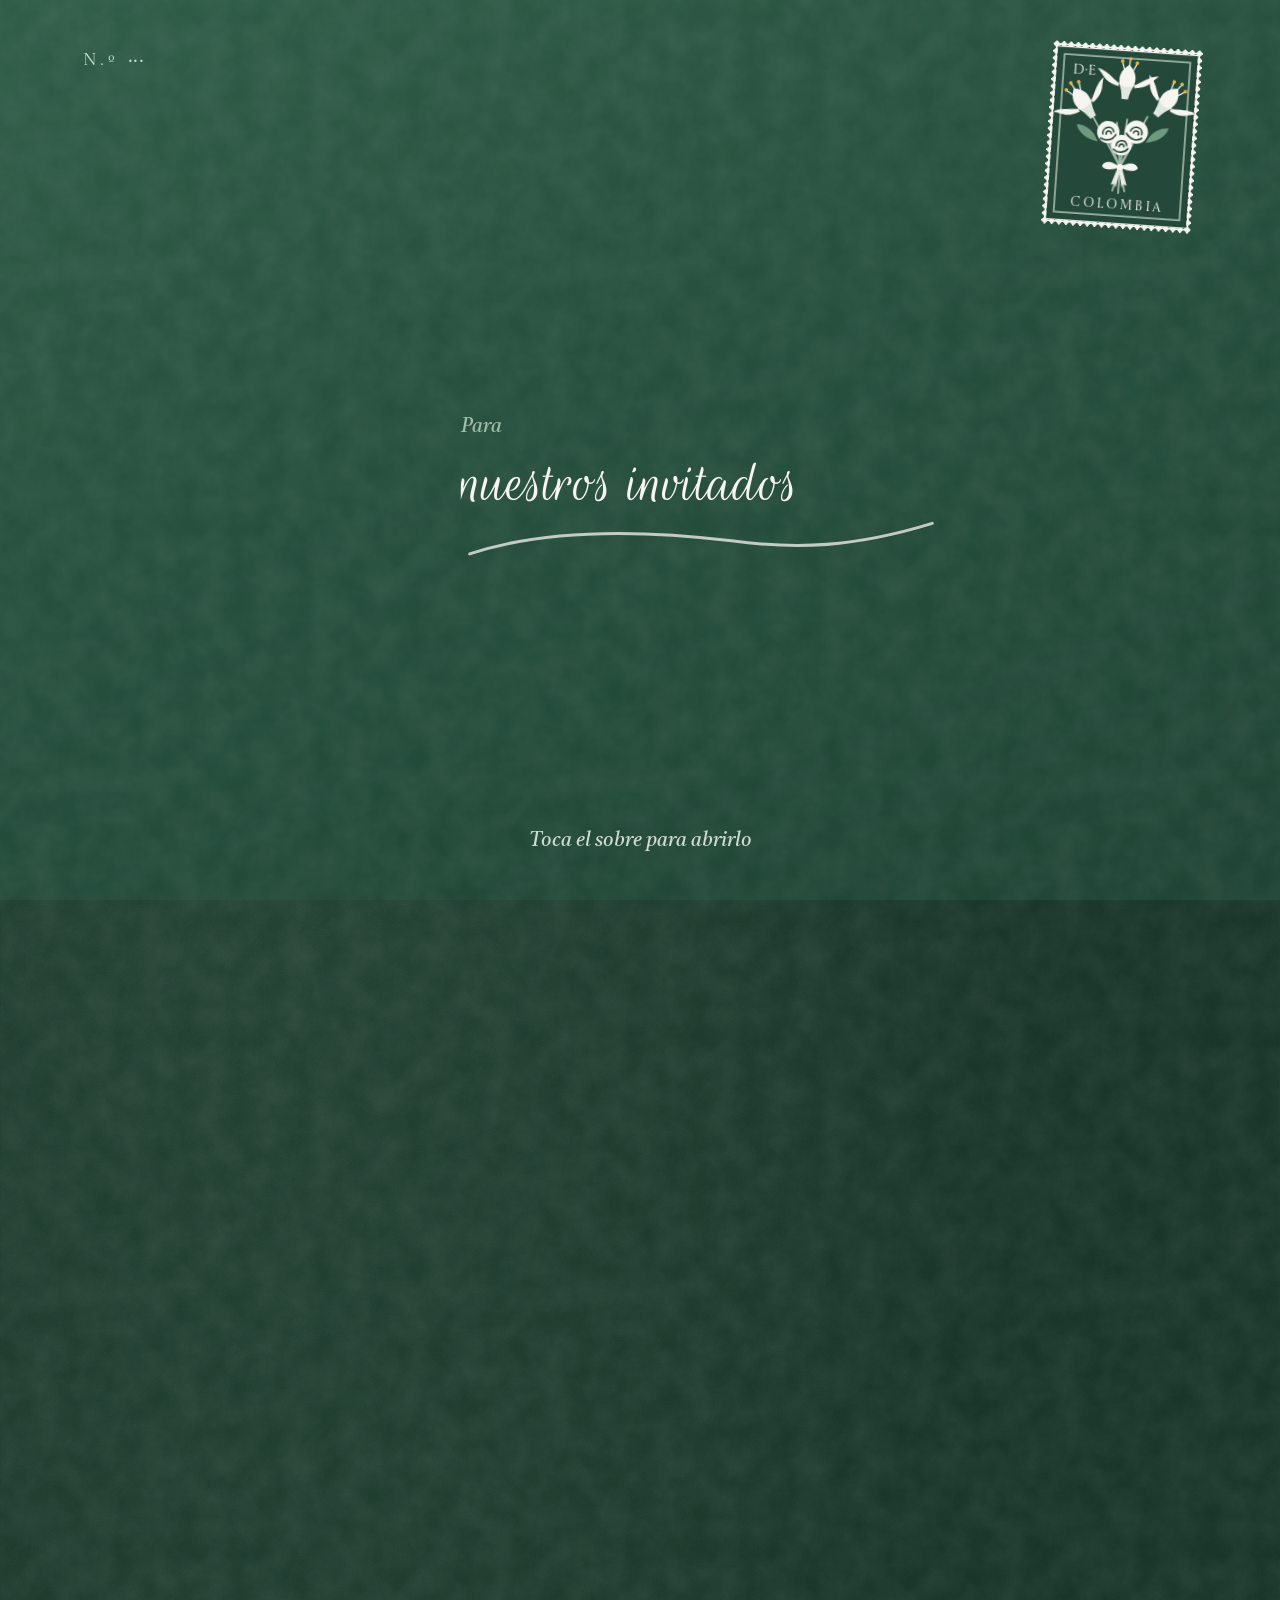
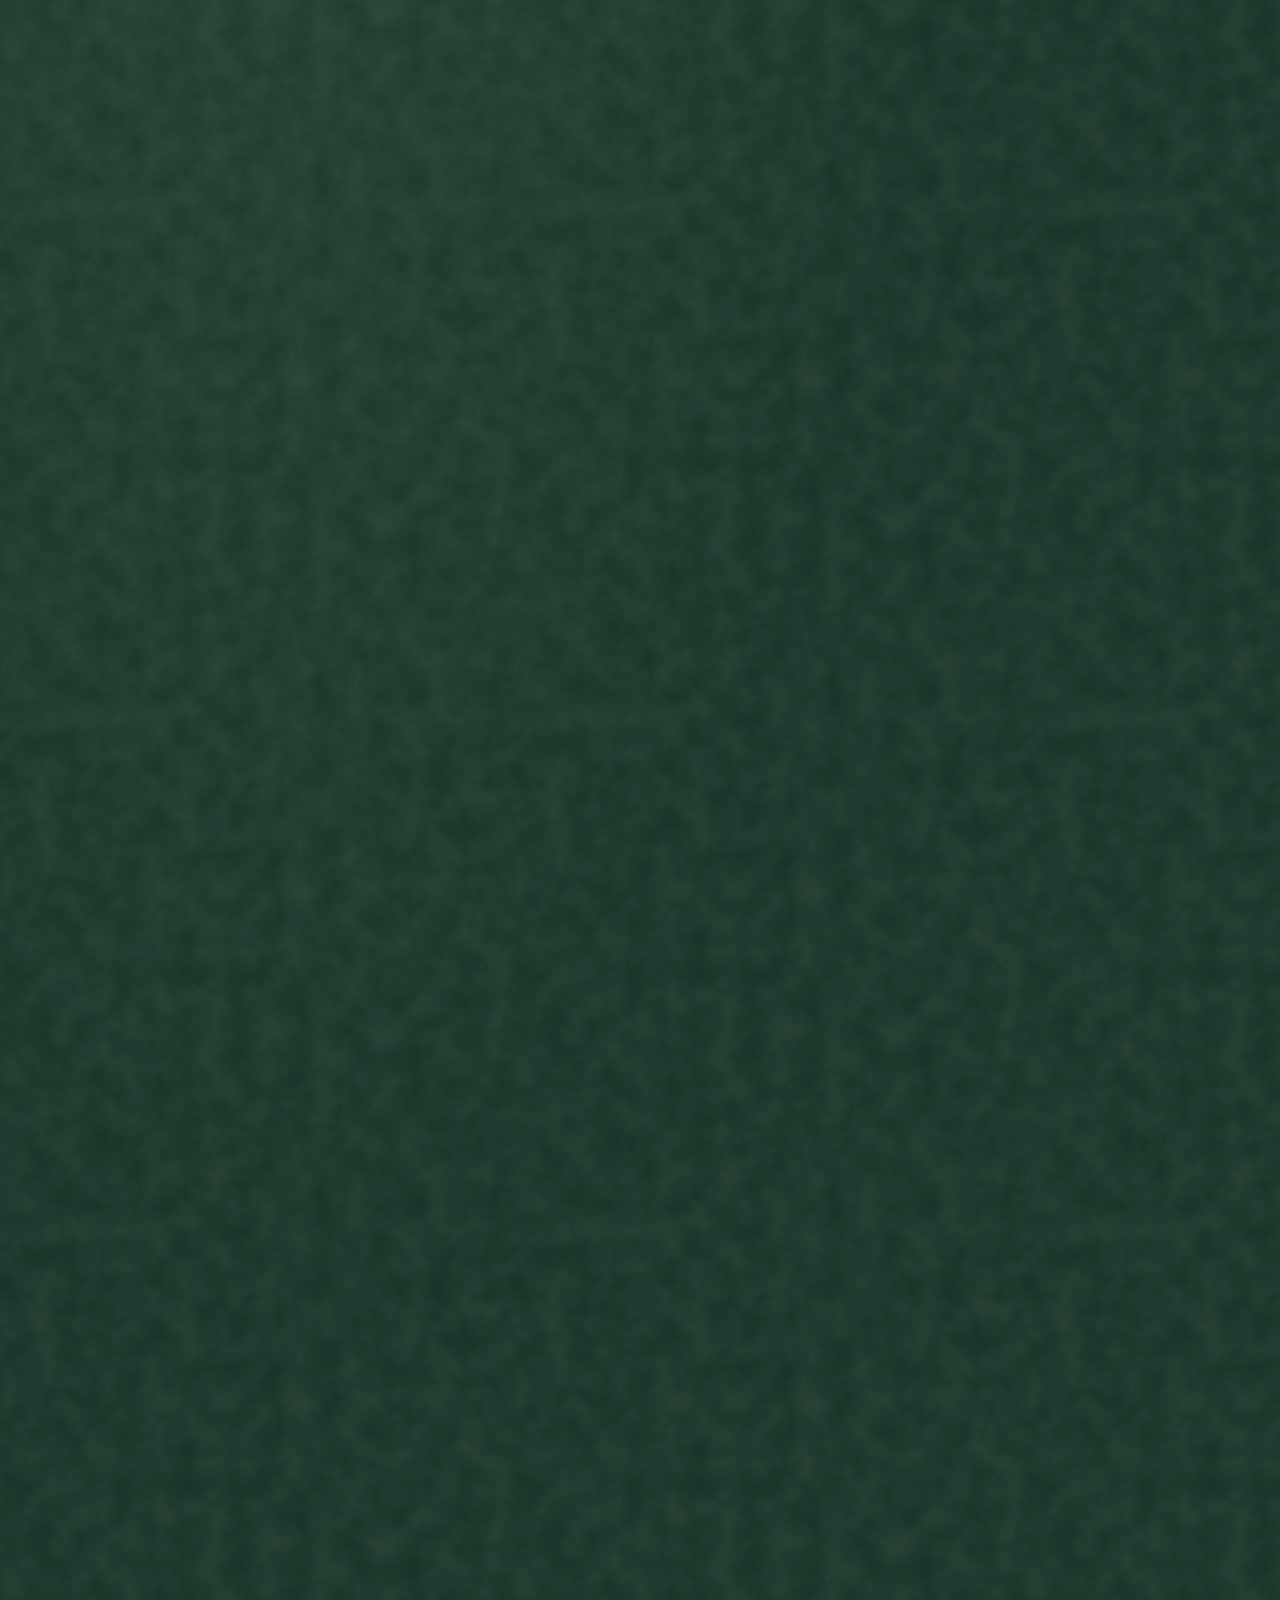
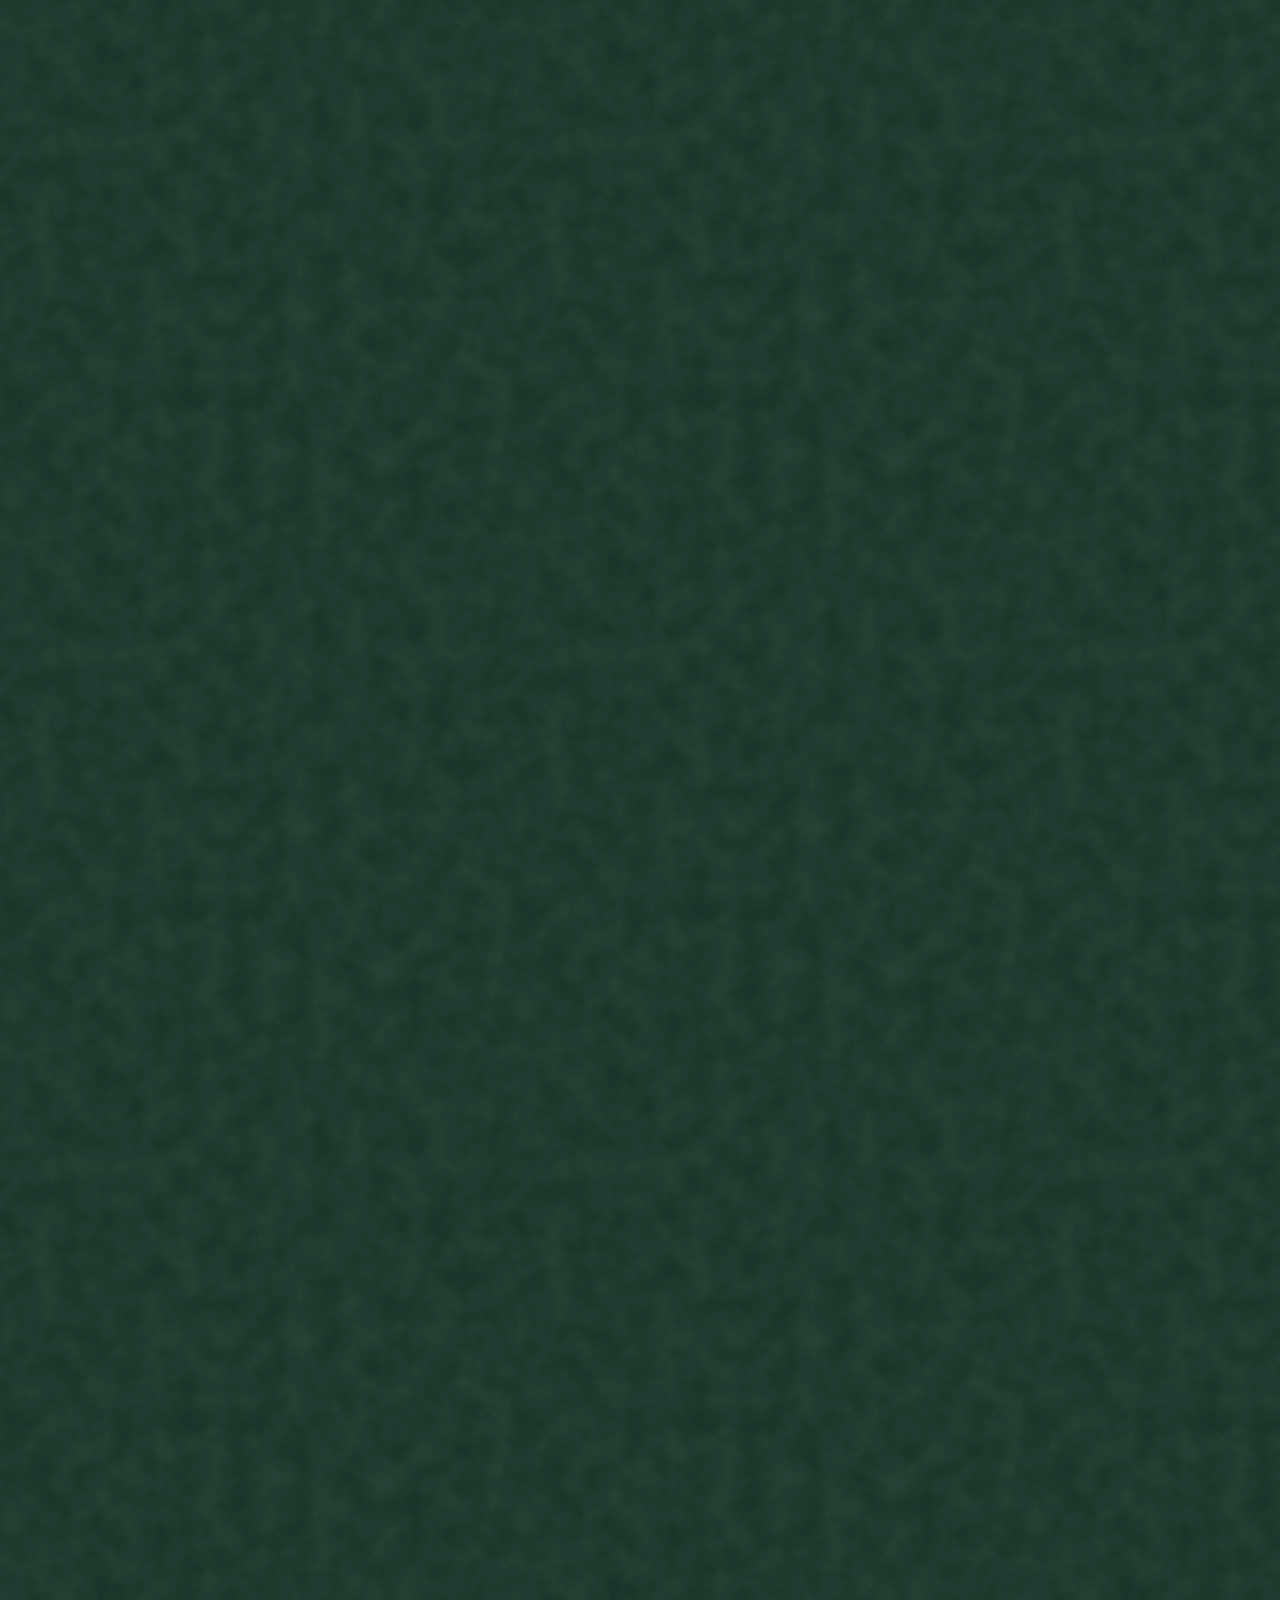
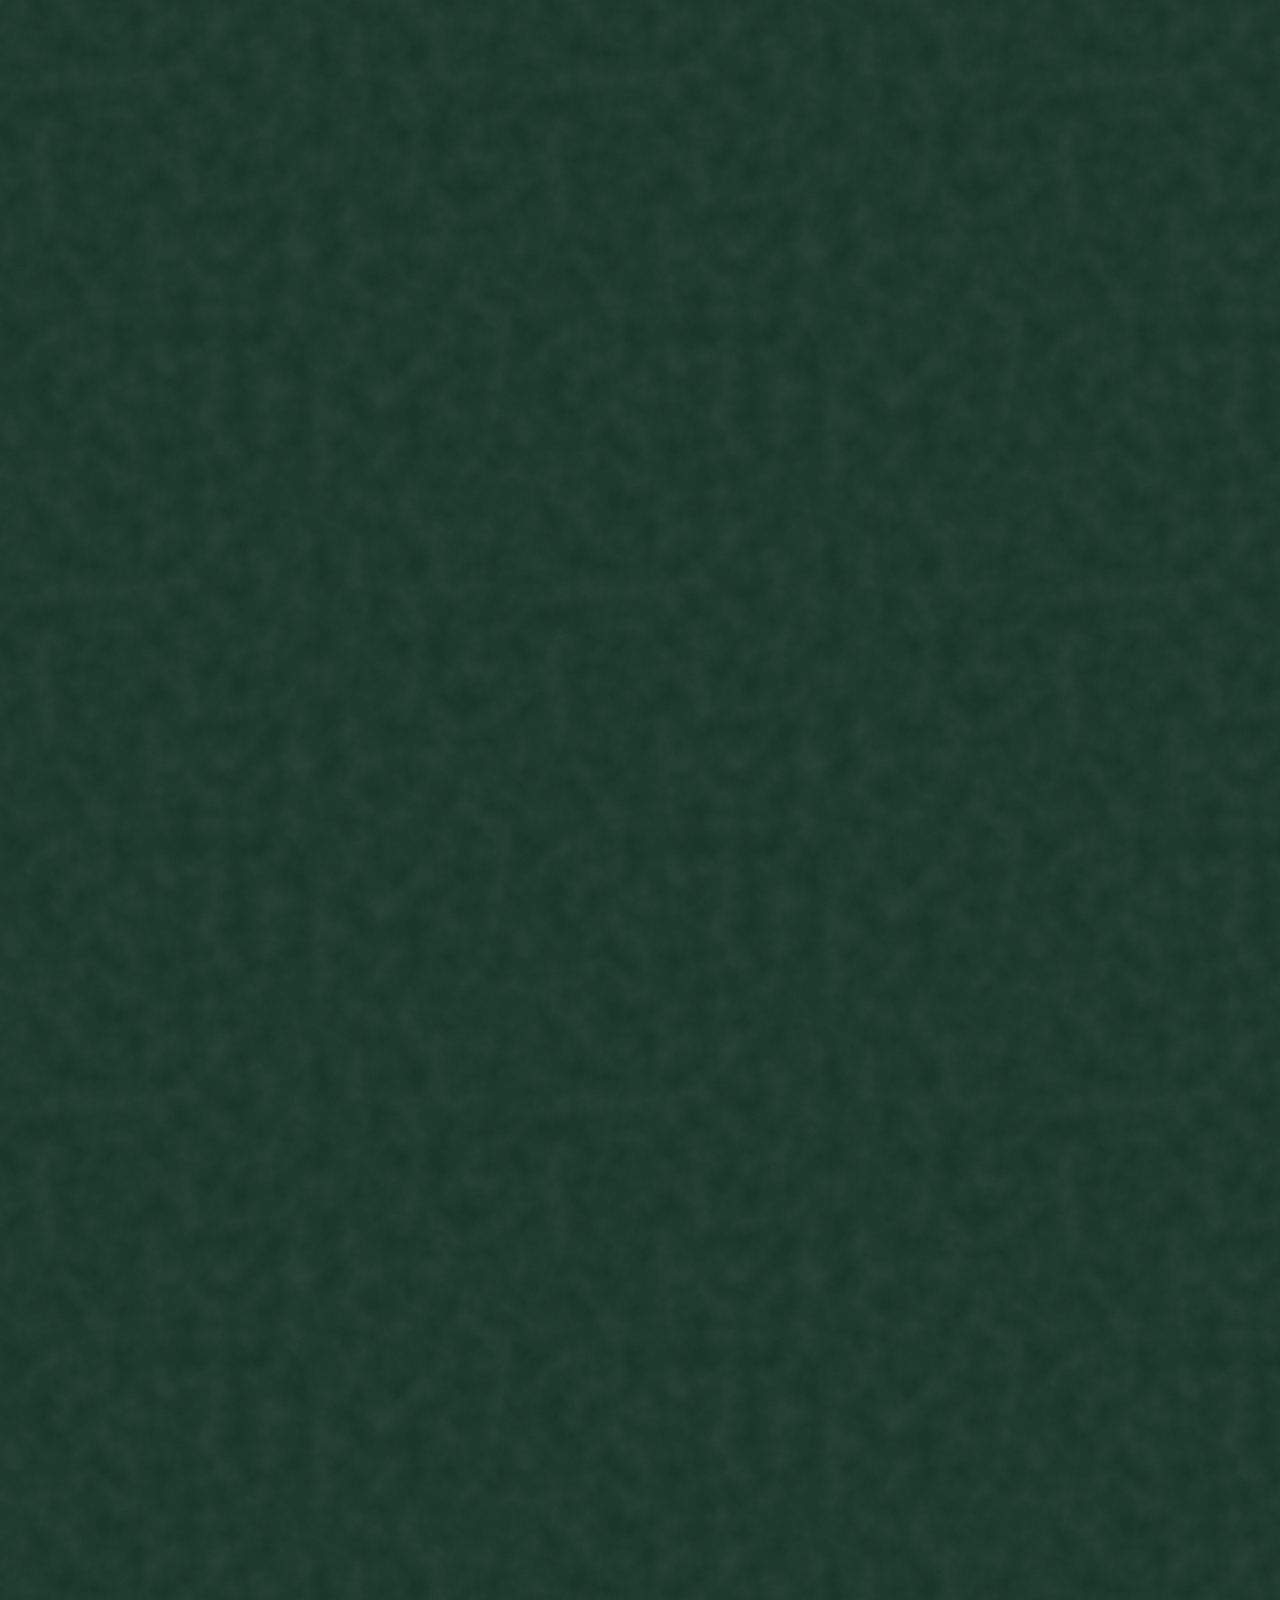
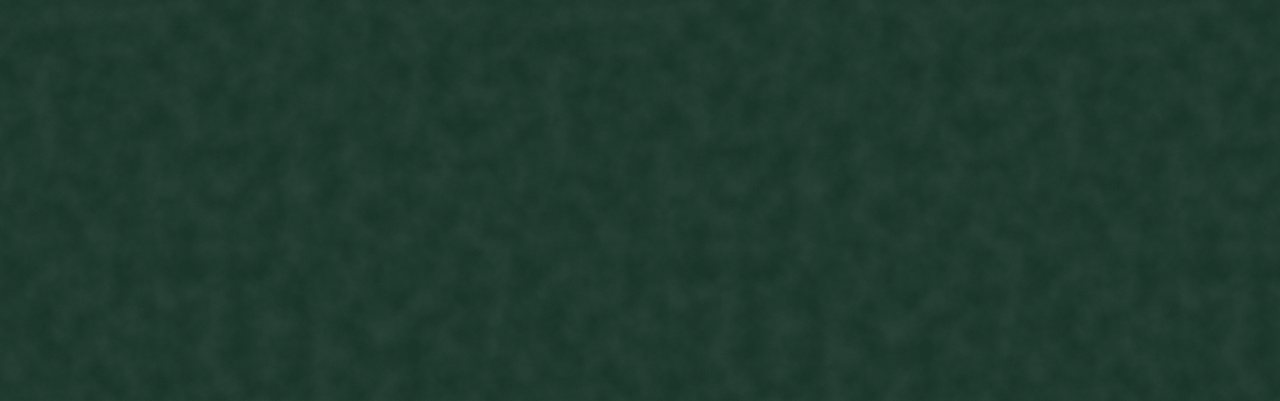
==== commit 1a169502: "mesas, proveedores, tareas, etc" ====
--- a/index.html
+++ b/index.html
@@ -12,18 +12,21 @@
   <link rel="preconnect" href="https://fonts.googleapis.com">
   <link rel="preconnect" href="https://fonts.gstatic.com" crossorigin>
   <link rel="stylesheet" href="https://fonts.googleapis.com/css2?family=Castoro:ital@0;1&family=Castoro+Titling&family=Hanken+Grotesk:wght@400;500;600;700&family=Rouge+Script&display=swap">
-  <link rel="stylesheet" href="assets/base.css">
-  <link rel="stylesheet" href="assets/invitacion.css">
+  <link rel="stylesheet" href="assets/base.css?v=20261023">
+  <link rel="stylesheet" href="assets/invitacion.css?v=20261023">
+  <link rel="stylesheet" href="assets/mariposa.css?v=20261023">
   <!-- El estilo (colores y letra) se aplica antes de pintar -->
-  <script src="assets/config.js"></script>
-  <script src="assets/estilos.js"></script>
+  <script src="assets/config.js?v=20261023"></script>
+  <script src="assets/estilos.js?v=20261023"></script>
   <script>Estilos.arrancar();</script>
 </head>
 <body>
+  <!-- El fondo de toda la invitación: destellos dorados que titilan y polvo de oro que sube -->
+  <div class="destellos" aria-hidden="true"><canvas></canvas></div>
+
   <!-- Escena del sobre a pantalla completa: el forro y la tarjeta atrás, el bolsillo y la solapa delante -->
   <div class="escena" id="escena">
     <div class="escena-capa escena-atras" aria-hidden="true">
-      <div class="escena-fondo"></div>
       <div class="sobre sobre-atras" data-cara="frente">
         <div class="sobre-interior"></div>
         <div class="sobre-carta"></div>
@@ -84,8 +87,9 @@
               <span class="para-de">Para</span>
               <span class="para-nombre" data-nombre>ti</span>
               <span class="para-cupos" data-cupos></span>
+              <a class="para-mesa" href="#mesa" data-para-mesa hidden></a>
             </p>
-            <a class="portada-pista" href="#altar">
+            <a class="portada-pista" href="#cuando">
               <span>Desliza para ver los detalles</span>
               <svg viewBox="0 0 24 40" aria-hidden="true"><path d="M12 3v32M5 28l7 8 7-8" /></svg>
             </a>
@@ -95,24 +99,27 @@
       </div>
     </section>
 
-    <!-- El camino al altar: el video avanza con el scroll -->
-    <section class="altar" id="altar" aria-labelledby="altar-titulo">
-      <div class="altar-escenario">
-        <video class="altar-video" muted playsinline disablepictureinpicture aria-hidden="true" tabindex="-1"></video>
-        <div class="altar-velo" aria-hidden="true"></div>
-        <h2 class="solo-lectores" id="altar-titulo">Cuándo y dónde</h2>
+    <!--
+      Cada parte es un pliego: su título impreso en la cartulina, sus piezas de
+      papel y, si le toca, una foto de la pareja al lado (en el teléfono, debajo).
+    -->
+
+    <!-- Los detalles: tres tarjetitas con el día, la hora y el lugar -->
+    <section class="pliego pliego-detalles" id="cuando" aria-labelledby="cuando-titulo">
+      <div class="pliego-texto">
+        <h2 class="pliego-titulo" id="cuando-titulo">Los detalles</h2>
         <div class="capitulos">
-          <article class="tarjeta capitulo" data-capitulo>
+          <article class="tarjeta capitulo">
             <h3 class="capitulo-titulo">El día</h3>
             <p class="capitulo-dato" data-fecha-larga>Fecha por confirmar</p>
             <p class="capitulo-nota" data-cuenta hidden></p>
           </article>
-          <article class="tarjeta capitulo" data-capitulo>
+          <article class="tarjeta capitulo">
             <h3 class="capitulo-titulo">La ceremonia</h3>
             <p class="capitulo-dato capitulo-hora" data-hora-ceremonia>Hora por confirmar</p>
             <p class="capitulo-nota" data-recepcion-nota hidden></p>
           </article>
-          <article class="tarjeta capitulo" data-capitulo>
+          <article class="tarjeta capitulo">
             <h3 class="capitulo-titulo">El lugar</h3>
             <p class="capitulo-dato capitulo-lugar" data-lugar-ceremonia>Lugar por confirmar</p>
             <p class="capitulo-nota" data-direccion-ceremonia hidden></p>
@@ -120,29 +127,61 @@
           </article>
         </div>
       </div>
-    </section>
-
-    <section class="llegar" id="llegar" aria-labelledby="llegar-titulo">
-      <article class="tarjeta tarjeta-llegar">
-        <h2 class="titulo-grabado" id="llegar-titulo">Cómo llegar</h2>
-        <div class="sitios" data-sitios></div>
-        <p class="llegar-calendario" data-calendario hidden></p>
-        <p class="tarjeta-marca">Cómo llegar · N.º <span class="cifra" data-numero>···</span></p>
-      </article>
-    </section>
-
-    <section class="programa" id="itinerario" aria-labelledby="itinerario-titulo">
-      <article class="tarjeta tarjeta-programa">
-        <h2 class="titulo-grabado" id="itinerario-titulo">Itinerario</h2>
-        <div class="dia">
-          <span class="dia-hilo" aria-hidden="true"></span>
-          <ol class="dia-lista" data-itinerario></ol>
-        </div>
-        <p class="tarjeta-marca">Itinerario · N.º <span class="cifra" data-numero>···</span></p>
-      </article>
-    </section>
-
-    <section class="fotos" id="fotos" aria-labelledby="fotos-titulo" hidden>
+      <div class="pliego-foto" data-foto-pliego="detalles" hidden></div>
+    </section>
+
+    <section class="pliego pliego-llegar" id="llegar" aria-labelledby="llegar-titulo">
+      <div class="pliego-texto">
+        <h2 class="pliego-titulo" id="llegar-titulo">Cómo llegar</h2>
+        <article class="tarjeta tarjeta-llegar">
+          <div class="sitios" data-sitios></div>
+          <p class="llegar-calendario" data-calendario hidden></p>
+          <p class="tarjeta-marca">Cómo llegar · N.º <span class="cifra" data-numero>···</span></p>
+        </article>
+      </div>
+    </section>
+
+    <!-- Dónde quedarse: hoteles cerca, para quienes vienen de lejos -->
+    <section class="pliego pliego-alojamiento" id="alojamiento" aria-labelledby="alojamiento-titulo" hidden>
+      <div class="pliego-texto">
+        <h2 class="pliego-titulo" id="alojamiento-titulo">Dónde quedarse</h2>
+        <article class="tarjeta tarjeta-alojamiento">
+          <p class="alojamiento-nota" data-alojamiento-nota hidden></p>
+          <ul class="hoteles" data-hoteles></ul>
+          <p class="tarjeta-marca">Alojamiento · N.º <span class="cifra" data-numero>···</span></p>
+        </article>
+      </div>
+    </section>
+
+    <section class="pliego pliego-programa" id="itinerario" aria-labelledby="itinerario-titulo">
+      <div class="pliego-texto">
+        <h2 class="pliego-titulo" id="itinerario-titulo">Itinerario</h2>
+        <article class="tarjeta tarjeta-programa">
+          <div class="dia">
+            <span class="dia-hilo" aria-hidden="true"></span>
+            <ol class="dia-lista" data-itinerario></ol>
+          </div>
+          <p class="tarjeta-marca">Itinerario · N.º <span class="cifra" data-numero>···</span></p>
+        </article>
+      </div>
+      <div class="pliego-foto" data-foto-pliego="itinerario" hidden></div>
+    </section>
+
+    <!-- Nuestra historia: una carta de los novios, firmada -->
+    <section class="pliego pliego-historia" id="historia" aria-labelledby="historia-titulo" hidden>
+      <div class="pliego-texto">
+        <h2 class="pliego-titulo" id="historia-titulo">Nuestra historia</h2>
+        <article class="tarjeta tarjeta-historia">
+          <div class="historia-texto" data-historia></div>
+          <p class="historia-firma">Diego <i>&amp;</i> Erika</p>
+          <p class="tarjeta-marca">Nuestra historia · N.º <span class="cifra" data-numero>···</span></p>
+        </article>
+      </div>
+      <div class="pliego-foto" data-foto-pliego="historia" hidden></div>
+    </section>
+
+    <!-- Las fotos que no van junto a una parte: sueltas sobre la mesa -->
+    <section class="pliego pliego-momentos" id="fotos" aria-labelledby="fotos-titulo" hidden>
       <h2 class="solo-lectores" id="fotos-titulo">Fotos de Diego y Erika</h2>
       <div class="fotos-mesa" data-fotos></div>
     </section>
@@ -158,6 +197,8 @@
         <div class="vegetal-bloque">
           <h2 class="titulo-grabado">Regalos</h2>
           <p data-regalos></p>
+          <div class="regalo-cuenta" data-regalos-cuenta hidden></div>
+          <ul class="regalo-listas" data-regalos-listas aria-label="Listas de regalos" hidden></ul>
         </div>
         <div class="vegetal-bloque" data-contacto hidden>
           <h2 class="titulo-grabado">Dudas</h2>
@@ -166,11 +207,31 @@
       </div>
     </section>
 
-    <section class="responder" id="responder" aria-label="Tu respuesta">
-      <article class="tarjeta tarjeta-respuesta" id="respuesta" aria-live="polite">
-        <p class="tarjeta-marca">Respuesta · N.º <span class="cifra" data-numero>···</span></p>
-        <div class="respuesta-cuerpo" data-respuesta></div>
-      </article>
+    <section class="pliego pliego-preguntas" id="preguntas" aria-labelledby="preguntas-titulo" hidden>
+      <div class="pliego-texto">
+        <h2 class="pliego-titulo" id="preguntas-titulo">Preguntas frecuentes</h2>
+        <article class="tarjeta tarjeta-preguntas">
+          <div class="preguntas-lista" data-preguntas></div>
+          <p class="tarjeta-marca">Preguntas · N.º <span class="cifra" data-numero>···</span></p>
+        </article>
+      </div>
+    </section>
+
+    <section class="pliego pliego-responder" id="responder" aria-labelledby="responder-titulo">
+      <div class="pliego-texto">
+        <h2 class="pliego-titulo" id="responder-titulo" data-titulo-responder>Esperamos compartir este día contigo</h2>
+        <article class="tarjeta tarjeta-respuesta" id="respuesta" aria-live="polite">
+          <p class="tarjeta-marca">Respuesta · N.º <span class="cifra" data-numero>···</span></p>
+          <div class="respuesta-cuerpo" data-respuesta></div>
+        </article>
+
+        <!-- La tarjeta de mesa: aparece cuando el invitado confirmó y los novios publicaron las mesas -->
+        <article class="tarjeta tarjeta-mesa" id="mesa" aria-labelledby="mesa-titulo" hidden>
+          <div class="mesa-cuerpo" data-mesa></div>
+          <p class="tarjeta-marca">Mesa · N.º <span class="cifra" data-numero>···</span></p>
+        </article>
+      </div>
+      <div class="pliego-foto" data-foto-pliego="responder" hidden></div>
     </section>
 
     <footer class="remite">
@@ -191,9 +252,12 @@
     </div>
   </dialog>
 
-  <script src="assets/datos.js"></script>
-  <script src="assets/papeleria.js"></script>
-  <script src="assets/ramo.js"></script>
-  <script src="assets/invitacion.js"></script>
+  <script src="assets/destellos.js?v=20261023"></script>
+  <script src="assets/datos.js?v=20261023"></script>
+  <script src="assets/papeleria.js?v=20261023"></script>
+  <script src="assets/salon.js?v=20261023"></script>
+  <script src="assets/ramo.js?v=20261023"></script>
+  <script src="assets/mariposa.js?v=20261023"></script>
+  <script src="assets/invitacion.js?v=20261023"></script>
 </body>
 </html>
--- a/assets/invitacion.css
+++ b/assets/invitacion.css
@@ -7,7 +7,11 @@
   --cartulina-media: #27503e;
   --cartulina-honda: #1f4434;
   --brillo-suelo: rgba(62, 106, 82, 0.45);
-  --velo-altar: #b9cbbd;
+  /* Destellos del fondo: el oro, su centro de luz, el halo y la sombra de las orillas */
+  --destello: #f3d27e;
+  --destello-luz: #fff7df;
+  --destello-halo: rgba(232, 180, 76, 0.22);
+  --destello-sombra: color-mix(in srgb, var(--sombra) 55%, transparent);
   --matasellos-sobre: var(--polen-claro);
   --barra-riel: var(--verde-hondo);
   --grano-suelo: var(--grano);
@@ -43,6 +47,36 @@
   background-attachment: scroll;
 }
 
+/*
+ * Destellos: una capa fija detrás de todas las piezas, también detrás del
+ * sobre. Un halo dorado arriba y en las esquinas, las orillas en sombra y,
+ * encima, el lienzo donde assets/destellos.js pinta el oro que titila.
+ */
+.destellos {
+  position: fixed;
+  inset: 0 0 auto;
+  z-index: 0;
+  height: 100vh;
+  height: 100lvh;
+  pointer-events: none;
+  background:
+    radial-gradient(75% 45% at 50% -6%, var(--destello-halo), transparent 72%),
+    radial-gradient(55% 38% at 104% 96%, var(--destello-halo), transparent 70%),
+    radial-gradient(50% 34% at -4% 70%, color-mix(in srgb, var(--destello-halo) 70%, transparent), transparent 70%),
+    radial-gradient(140% 95% at 50% 42%, transparent 48%, var(--destello-sombra) 100%);
+}
+
+.destellos canvas {
+  display: block;
+  width: 100%;
+  height: 100%;
+}
+
+main {
+  position: relative;
+  z-index: 1;
+}
+
 /* ---------- Escena del sobre ---------- */
 
 /*
@@ -58,14 +92,6 @@
 .escena-capa {
   position: fixed;
   inset: 0;
-}
-
-.escena-fondo {
-  position: absolute;
-  inset: 0;
-  background:
-    var(--grano-suelo),
-    radial-gradient(70% 55% at 50% 42%, var(--verde-medio) 0%, var(--verde) 60%, color-mix(in srgb, var(--verde) 70%, var(--verde-hondo)) 100%);
 }
 
 .escena-delante {
@@ -809,12 +835,6 @@
 
 /* ---------- Tarjeta de respuesta ---------- */
 
-.responder {
-  padding: 120px 16px 0;
-  display: grid;
-  justify-items: center;
-}
-
 .tarjeta-respuesta {
   width: min(100%, 520px);
   padding: 30px 24px 50px;
@@ -1029,6 +1049,39 @@
 }
 
 .mensaje-campo textarea::placeholder {
+  color: var(--tinta-tenue);
+}
+
+/* Preguntas opcionales (alergias, canción): un solo renglón, como el mensaje */
+.renglon-campo {
+  display: grid;
+  gap: 0.3rem;
+}
+
+.renglon-campo[hidden] {
+  display: none;
+}
+
+.renglon-campo input {
+  width: 100%;
+  min-height: 44px;
+  padding: 6px 2px 4px;
+  border: 0;
+  border-bottom: 1px solid var(--linea);
+  border-radius: 0;
+  background: transparent;
+  font-family: var(--f-texto);
+  font-style: italic;
+  font-size: 1.08rem;
+  color: var(--tinta);
+}
+
+.renglon-campo input:focus {
+  outline: none;
+  border-bottom-color: var(--tinta-tenue);
+}
+
+.renglon-campo input::placeholder {
   color: var(--tinta-tenue);
 }
 
@@ -1150,6 +1203,27 @@
   letter-spacing: 0.04em;
 }
 
+/* Lo que contestó a las preguntas opcionales */
+.respuesta-datos {
+  display: grid;
+  gap: 0.5rem;
+  margin: 1rem 0 0;
+}
+
+.respuesta-datos dt {
+  font-family: var(--f-grabada);
+  text-transform: uppercase;
+  font-size: 0.7rem;
+  letter-spacing: 0.22em;
+  color: var(--tinta-tenue);
+}
+
+.respuesta-datos dd {
+  margin: 0.1rem 0 0;
+  font-style: italic;
+  line-height: 1.45;
+}
+
 .respuesta-cita {
   margin: 1rem 0 0;
   padding: 0.2rem 0 0.2rem 0.9rem;
@@ -1186,94 +1260,312 @@
   display: none;
 }
 
-.respuesta-hecha .enlace-accion {
+.respuesta-acciones {
+  display: flex;
+  flex-wrap: wrap;
+  gap: 0 22px;
   margin-top: 0.8rem;
 }
 
-/* ---------- El camino al altar: video que avanza con el scroll ---------- */
-
-.altar {
+/* ---------- Tarjeta de mesa: el invitado confirmado encuentra la suya ---------- */
+
+.tarjeta-mesa {
+  width: min(100%, 420px);
+  margin-top: 12px;
+  padding: 34px 22px 54px;
+  text-align: center;
+  transform: rotate(-1.3deg);
+  transition: opacity 0.6s ease-out, transform 1s var(--sal-papel);
+  scroll-margin-top: 24px;
+}
+
+.tarjeta-mesa.por-repartir {
+  opacity: 0;
+  transform: translateY(64px) rotate(-7deg);
+}
+
+.mesa-para {
+  margin: 0;
+  font-style: italic;
+  font-size: 0.98rem;
+  color: var(--tinta-suave);
+}
+
+.mesa-invitado {
+  margin: 0;
+  font-family: var(--f-mano);
+  font-size: calc(2.15rem * var(--escala-mano));
+  line-height: 1.1;
+  text-wrap: balance;
+}
+
+.mesa-titulo {
+  display: grid;
+  justify-items: center;
+  margin: 1.1rem 0 0;
+  font-weight: 400;
+}
+
+.mesa-palabra {
+  padding-left: 0.32em;
+  font-family: var(--f-grabada);
+  text-transform: uppercase;
+  font-size: 0.95rem;
+  letter-spacing: 0.32em;
+  color: var(--tinta-suave);
+}
+
+.mesa-cifra {
+  font-size: 4.4rem;
+  line-height: 1;
+  letter-spacing: 0.02em;
+}
+
+.mesa-pendiente {
+  margin-top: 0.3rem;
+  font-size: 1.5rem;
+}
+
+.mesa-apodo {
+  margin: 0.15rem 0 0;
+  font-style: italic;
+  font-size: 1.14rem;
+  color: var(--tinta-suave);
+}
+
+.mesa-nota {
+  max-width: 30ch;
+  margin: 0.8rem auto 0;
+  font-size: 1.1rem;
+  line-height: 1.5;
+  color: var(--tinta-suave);
+}
+
+.mesa-plano {
+  margin: 1.3rem -4px 0;
+}
+
+.mesa-plano figcaption {
+  max-width: 32ch;
+  margin: 0.7rem auto 0;
+  font-style: italic;
+  font-size: 1rem;
+  line-height: 1.45;
+  color: var(--tinta-suave);
+}
+
+/* El plano impreso en la tarjeta: tinta clara, y la mesa del invitado en tinta llena */
+.plano-invitado {
+  display: block;
+  width: 100%;
+  height: auto;
+}
+
+.plano-invitado .plano-muros {
+  fill: color-mix(in srgb, var(--tinta) 3%, transparent);
+  stroke: color-mix(in srgb, var(--tinta) 30%, transparent);
+  stroke-width: 1.25;
+  vector-effect: non-scaling-stroke;
+}
+
+.plano-invitado .zona-fondo {
+  fill: color-mix(in srgb, var(--tinta) 6%, transparent);
+  stroke: color-mix(in srgb, var(--tinta) 38%, transparent);
+  stroke-width: 1;
+  stroke-dasharray: 4 3;
+  vector-effect: non-scaling-stroke;
+}
+
+.plano-invitado .zona-nombre {
+  font-family: var(--f-grabada);
+  letter-spacing: 0.12em;
+  text-anchor: middle;
+  fill: var(--tinta-suave);
+}
+
+.plano-invitado .tablero {
+  fill: var(--algodon);
+  stroke: color-mix(in srgb, var(--tinta) 45%, transparent);
+  stroke-width: 1.25;
+  vector-effect: non-scaling-stroke;
+}
+
+.plano-invitado .mesa-numero {
+  font-family: var(--f-cifras);
+  font-size: 38px;
+  font-variant-numeric: lining-nums;
+  text-anchor: middle;
+  fill: var(--tinta-tenue);
+}
+
+.plano-invitado .destacada .tablero {
+  fill: var(--tinta);
+  stroke: var(--tinta);
+}
+
+.plano-invitado .destacada .mesa-numero {
+  font-size: 46px;
+  fill: var(--algodon);
+}
+
+/* El círculo a mano alrededor de su mesa: se traza cuando la tarjeta llega */
+.plano-anillo {
+  fill: none;
+  stroke: var(--tinta);
+  stroke-width: 7;
+  stroke-linecap: round;
+  stroke-linejoin: round;
+  opacity: 0.85;
+}
+
+.scroll-vivo .tarjeta-mesa .plano-anillo {
+  stroke-dasharray: 1;
+  stroke-dashoffset: 1;
+}
+
+.scroll-vivo .tarjeta-mesa.vista .plano-anillo {
+  animation: trazar-anillo 1.3s var(--sal-suave) 0.45s forwards;
+}
+
+@keyframes trazar-anillo {
+  to { stroke-dashoffset: 0; }
+}
+
+/* En la tarjeta de la portada: el número de su mesa, que lleva a la tarjeta de mesa */
+/* El área de toque llega a 44px sin empujar la pista de abajo */
+.para-mesa {
+  display: inline-block;
+  margin: -0.55rem 0 -0.7rem;
+  padding: 0.85rem 0.6rem;
+  line-height: 1;
+  font-family: var(--f-grabada);
+  text-transform: uppercase;
+  font-size: 0.78rem;
+  letter-spacing: 0.24em;
+  color: var(--tinta);
+  text-decoration: underline;
+  text-decoration-color: color-mix(in srgb, currentColor 35%, transparent);
+  text-decoration-thickness: 1px;
+  text-underline-offset: 0.45em;
+}
+
+.para-mesa:hover {
+  text-decoration-color: currentColor;
+}
+
+.para-mesa[hidden] {
+  display: none;
+}
+
+/* ---------- Pliegos: cada parte de la invitación ---------- */
+
+/*
+ * Cada parte es un pliego, como las hojas de una invitación de varias piezas:
+ * su título impreso en la cartulina, sus piezas de papel y, si le toca, una
+ * foto de la pareja (al lado en pantalla ancha, alternando; debajo en el
+ * teléfono). Entre pliegos hay mucho verde; dentro, el título va cerca de su
+ * pieza.
+ */
+:root {
+  --entre-pliegos: clamp(112px, 15vh, 176px);
+}
+
+.pliego {
   position: relative;
-  background: var(--verde-hondo);
-}
-
-.scroll-vivo .altar {
-  height: 460svh;
-}
-
-.altar-escenario {
-  position: relative;
-  min-height: 100svh;
-  display: grid;
-  align-content: end;
-  overflow: hidden;
-}
-
-.scroll-vivo .altar-escenario {
-  position: sticky;
-  top: 0;
-  height: 100svh;
-}
-
-.altar-video {
-  position: absolute;
-  inset: 0;
-  width: 100%;
-  height: 100%;
-  object-fit: cover;
-  background: var(--verde-hondo);
-}
-
-/* La iglesia blanca se tiñe de salvia y se oscurece arriba y abajo, como
-   impresa sobre la misma cartulina del sobre. */
-.altar-velo {
-  position: absolute;
-  inset: 0;
-  background:
-    var(--grano-suelo),
-    linear-gradient(to bottom, color-mix(in srgb, var(--verde-hondo) 78%, transparent) 0%, color-mix(in srgb, var(--verde-hondo) 20%, transparent) 34%, transparent 50%, transparent 74%, color-mix(in srgb, var(--verde-hondo) 70%, transparent) 100%);
-}
-
-.altar-velo::before {
+  display: grid;
+  gap: clamp(40px, 6vh, 56px);
+  width: min(100% - 32px, 620px);
+  margin: var(--entre-pliegos) auto 0;
+}
+
+.pliego[hidden],
+.pliego-foto[hidden] {
+  display: none;
+}
+
+.pliego-texto {
+  display: grid;
+  align-content: start;
+  gap: clamp(26px, 4vh, 36px);
+  min-width: 0;
+}
+
+.pliego-titulo {
+  margin: 0;
+  font-family: var(--f-grabada);
+  text-transform: uppercase;
+  font-weight: 400;
+  font-size: calc(clamp(2.15rem, 1.1rem + 4.4vw, 4.4rem) * var(--escala-nombres));
+  line-height: 0.98;
+  letter-spacing: 0.05em;
+  color: var(--tinta-sobre);
+  text-wrap: balance;
+}
+
+/* Un filete corto debajo, como bajo un título grabado */
+.pliego-titulo::after {
   content: '';
-  position: absolute;
-  inset: 0;
-  background: var(--velo-altar);
-  mix-blend-mode: multiply;
-  opacity: 0.6;
-}
-
-.sin-video .altar-video {
-  display: none;
-}
+  display: block;
+  width: 56px;
+  height: 1px;
+  margin-top: 0.4em;
+  background: currentColor;
+  opacity: 0.45;
+}
+
+/* El cierre es una frase, no un rótulo: un poco más pequeño */
+.pliego-responder .pliego-titulo {
+  font-size: calc(clamp(2rem, 1rem + 3.8vw, 3.6rem) * var(--escala-nombres));
+  line-height: 1.04;
+}
+
+.pliego-llegar {
+  width: min(100% - 32px, 920px);
+}
+
+.pliego-momentos {
+  width: min(100% - 32px, 1040px);
+}
+
+.pliego-responder .tarjeta-mesa {
+  justify-self: end;
+}
+
+/* La foto del pliego: una copia grande con sus esquineros, que se corre a un lado */
+.pliego-foto {
+  width: min(86%, 420px);
+  justify-self: end;
+}
+
+.pliego[data-lado='izquierda'] .pliego-foto {
+  justify-self: start;
+}
+
+.pliego-foto:has(.foto[data-forma='horizontal']) {
+  width: min(100%, 560px);
+}
+
+.pliego-foto .foto {
+  transform: rotate(1.8deg);
+}
+
+.pliego[data-lado='izquierda'] .pliego-foto .foto {
+  transform: rotate(-1.6deg);
+}
+
+.pliego-foto .esquina {
+  width: 30px;
+  height: 30px;
+}
+
+/* ---------- Cuándo y dónde: tres tarjetitas sobre la mesa ---------- */
 
 .capitulos {
-  position: relative;
-  z-index: 1;
-  display: grid;
-  gap: 18px;
+  max-width: 1040px;
+  margin: 0 auto;
+  display: grid;
+  gap: 22px;
   justify-items: center;
-  padding: 0 16px calc(32px + env(safe-area-inset-bottom));
-}
-
-/* En teléfono las tarjetitas van arriba, sobre el techo: el altar y el
-   pasillo quedan a la vista mientras se avanza. */
-.scroll-vivo .altar-escenario {
-  align-content: start;
-}
-
-.scroll-vivo .capitulos {
-  padding: calc(20px + env(safe-area-inset-top)) 16px 0;
-}
-
-/* Con scroll-vivo las tres tarjetitas comparten lugar y se relevan */
-.scroll-vivo .capitulos {
-  gap: 0;
-}
-
-.scroll-vivo .capitulo {
-  grid-area: 1 / 1;
-  will-change: transform, opacity;
 }
 
 .capitulo {
@@ -1282,14 +1574,9 @@
   text-align: center;
 }
 
-.capitulo.apagado {
-  pointer-events: none;
-}
-
-.capitulo:focus-within {
-  opacity: 1 !important;
-  transform: none !important;
-}
+.capitulo:nth-child(1) { transform: rotate(-1.4deg); }
+.capitulo:nth-child(2) { transform: rotate(1.2deg); }
+.capitulo:nth-child(3) { transform: rotate(-0.8deg); }
 
 .capitulo-titulo {
   margin: 0;
@@ -1351,15 +1638,9 @@
 
 /* ---------- Cómo llegar ---------- */
 
-.llegar {
-  padding: 96px 16px 0;
-  display: grid;
-  justify-items: center;
-}
-
 .tarjeta-llegar {
-  width: min(100%, 920px);
-  padding: 48px 22px 46px;
+  width: 100%;
+  padding: 40px 22px 50px;
   text-align: center;
   transform: rotate(-0.4deg);
 }
@@ -1367,7 +1648,6 @@
 .sitios {
   display: grid;
   gap: 40px;
-  margin-top: 34px;
   text-align: left;
 }
 
@@ -1526,17 +1806,107 @@
   margin: 2rem 0 0;
 }
 
+/* Vista previa (modo local o desde el panel): lo vacío dice dónde se llena */
+.tarjeta .seccion-pendiente {
+  display: grid;
+  gap: 4px;
+  max-width: 36ch;
+  margin: 1.4rem auto 0;
+  padding: 12px 14px;
+  border: 1px dashed color-mix(in srgb, var(--tinta) 30%, transparent);
+  font-family: var(--f-ui);
+  font-size: 0.9rem;
+  line-height: 1.45;
+  text-align: center;
+  color: var(--tinta-suave);
+}
+
+.tarjeta .seccion-pendiente b {
+  font-weight: 600;
+  color: var(--tinta);
+}
+
+.preguntas-lista:has(.seccion-pendiente) {
+  border-top: 0;
+}
+
+/* ---------- Dónde quedarse ---------- */
+
+.tarjeta-alojamiento {
+  width: 100%;
+  padding: 40px 24px 58px;
+  text-align: center;
+  transform: rotate(-0.6deg);
+}
+
+.alojamiento-nota {
+  margin: 0 auto 1.4rem;
+  max-width: 34ch;
+  font-style: italic;
+  font-size: 1.1rem;
+  line-height: 1.5;
+  color: var(--tinta-suave);
+}
+
+.alojamiento-nota[hidden] {
+  display: none;
+}
+
+.hoteles {
+  display: grid;
+  margin: 0;
+  padding: 0;
+  list-style: none;
+}
+
+.hotel {
+  padding: 22px 0 18px;
+  border-top: 1px solid var(--linea);
+}
+
+.hotel:first-child {
+  border-top: 0;
+  padding-top: 4px;
+}
+
+.hotel p {
+  max-width: 34ch;
+  margin: 0.3rem auto 0;
+}
+
+.hotel-nombre {
+  margin: 0;
+  font-family: var(--f-texto);
+  font-weight: 400;
+  font-size: 1.35rem;
+  line-height: 1.25;
+}
+
+.hotel-direccion {
+  font-size: 1.02rem;
+  line-height: 1.45;
+  color: var(--tinta-suave);
+}
+
+.hotel-nota {
+  font-style: italic;
+  font-size: 1.06rem;
+  line-height: 1.45;
+}
+
+.hotel-acciones {
+  display: flex;
+  flex-wrap: wrap;
+  justify-content: center;
+  gap: 0 22px;
+  margin-top: 0.3rem;
+}
+
 /* ---------- Itinerario ---------- */
 
-.programa {
-  padding: 96px 16px 0;
-  display: grid;
-  justify-items: center;
-}
-
 .tarjeta-programa {
-  width: min(100%, 620px);
-  padding: 48px 24px 52px;
+  width: 100%;
+  padding: 40px 24px 56px;
   text-align: center;
   transform: rotate(0.5deg);
 }
@@ -1545,7 +1915,6 @@
   --hilo: 1;
   --x-hilo: 10px;
   position: relative;
-  margin-top: 34px;
   text-align: left;
 }
 
@@ -1645,23 +2014,69 @@
   color: var(--tinta-suave);
 }
 
+/* ---------- Nuestra historia ---------- */
+
+.tarjeta-historia {
+  width: 100%;
+  padding: 44px 26px 60px;
+  transform: rotate(-0.4deg);
+}
+
+/* Una carta: párrafos en texto, alineados a la izquierda, y la firma a mano */
+.historia-texto {
+  display: grid;
+  gap: 1rem;
+  max-width: 36ch;
+  margin: 0 auto;
+}
+
+.historia-texto p {
+  margin: 0;
+  font-size: 1.12rem;
+  line-height: 1.6;
+  text-wrap: pretty;
+}
+
+.historia-firma {
+  max-width: 36ch;
+  margin: 1.1rem auto 0;
+  padding-right: 0.2em;
+  text-align: right;
+  font-family: var(--f-mano);
+  font-size: calc(2.3rem * var(--escala-mano));
+  line-height: 1.1;
+  color: var(--tinta);
+}
+
+.historia-firma i {
+  font-style: normal;
+  color: var(--tinta-suave);
+}
+
 /* ---------- Fotos ---------- */
 
-.fotos {
-  padding: 96px 16px 0;
-}
-
-.fotos[hidden] {
-  display: none;
-}
-
+/*
+ * Las fotos que sobran después de repartir una por pliego (hasta tres):
+ * copias sueltas sobre la mesa, desfasadas. Con una, centrada.
+ */
 .fotos-mesa {
   max-width: 1040px;
   margin: 0 auto;
   display: grid;
-  grid-template-columns: repeat(6, 1fr);
-  gap: 22px 18px;
+  grid-template-columns: repeat(2, minmax(0, 1fr));
+  gap: 28px 18px;
   align-items: start;
+}
+
+.fotos-mesa .foto:nth-child(odd) { transform: rotate(-1.6deg); }
+.fotos-mesa .foto:nth-child(even) { margin-top: 48px; transform: rotate(1.3deg); }
+.fotos-mesa .foto:nth-child(3) { grid-column: 1 / -1; justify-self: center; width: min(78%, 420px); margin-top: -8px; transform: rotate(0.8deg); }
+.fotos-mesa[data-cuantas='1'] .foto { grid-column: 1 / -1; justify-self: center; width: min(88%, 480px); }
+.fotos-mesa[data-cuantas='1'] .foto[data-forma='horizontal'] { width: min(100%, 640px); }
+
+.fotos-mesa .esquina {
+  width: 24px;
+  height: 24px;
 }
 
 .foto {
@@ -1692,13 +2107,6 @@
   overflow: hidden;
   background: var(--algodon-hondo);
 }
-
-/* Las fotos se reparten en tandas de tres; de la cuarta en adelante giran al revés */
-.fotos-mesa .foto:nth-child(3n + 1) { grid-column: 1 / span 6; transform: rotate(-1.6deg); }
-.fotos-mesa .foto:nth-child(3n + 2) { grid-column: 1 / span 6; transform: rotate(1.2deg); }
-.fotos-mesa .foto:nth-child(3n) { grid-column: 2 / span 4; transform: rotate(-0.6deg); }
-.fotos-mesa .foto:nth-child(n + 4) { transform: rotate(0.9deg); }
-.fotos-mesa .foto:nth-child(n + 4):nth-child(3n + 2) { transform: rotate(-1.1deg); }
 
 .foto-boton {
   display: block;
@@ -1740,10 +2148,15 @@
 
 /* ---------- Forro y papel vegetal: vestimenta y regalos ---------- */
 
+/* Las hojas van una debajo de otra, con aire entre ellas; nunca montadas */
 .forro {
   position: relative;
-  margin-top: 104px;
-  padding: 72px 16px 80px;
+  display: grid;
+  justify-items: center;
+  align-items: start;
+  gap: 32px;
+  margin-top: var(--entre-pliegos);
+  padding: clamp(64px, 9vh, 96px) 16px clamp(72px, 10vh, 104px);
   color: var(--tinta);
   background: var(--forro-img) 0 0 / 200px;
   box-shadow:
@@ -1753,8 +2166,8 @@
 
 .vegetal {
   position: relative;
-  max-width: 920px;
-  margin: 0 auto;
+  width: min(100%, 920px);
+  margin: 0;
   padding: 44px 28px;
   display: grid;
   gap: 34px;
@@ -1792,10 +2205,9 @@
   margin-top: 0.4rem;
 }
 
-/* La vestimenta va en su propia hoja, encima de la de regalos */
+/* La vestimenta va en su propia hoja, junto a la de regalos */
 .vegetal-vestimenta {
-  z-index: 1;
-  max-width: 640px;
+  width: min(100%, 640px);
   gap: 0;
   padding: 52px 28px 50px;
   transform: rotate(-0.9deg);
@@ -1931,15 +2343,154 @@
 }
 
 .vegetal-otros {
-  margin-top: -14px;
-  padding-top: 58px;
+  width: min(100%, 640px);
   transform: rotate(0.6deg);
 }
 
+.vegetal p[hidden] {
+  display: none;
+}
+
+/* La cuenta para regalos en dinero: una ficha punteada dentro del vegetal */
+.regalo-cuenta {
+  max-width: 340px;
+  margin: 1.1rem auto 0;
+  padding: 16px 18px 4px;
+  border: 1px dashed color-mix(in srgb, var(--tinta) 32%, transparent);
+  border-radius: 3px;
+}
+
+.regalo-cuenta[hidden],
+.regalo-listas[hidden] {
+  display: none;
+}
+
+.cuenta {
+  display: grid;
+  gap: 0.6rem;
+  margin: 0;
+}
+
+.cuenta dt {
+  font-family: var(--f-grabada);
+  text-transform: uppercase;
+  font-size: 0.68rem;
+  letter-spacing: 0.22em;
+  padding-left: 0.22em;
+  color: var(--tinta-suave);
+}
+
+.cuenta dd {
+  margin: 0.1rem 0 0;
+  font-size: 1.08rem;
+  line-height: 1.35;
+  overflow-wrap: anywhere;
+}
+
+.cuenta dd.cuenta-numero {
+  font-family: var(--f-cifras);
+  font-size: 1.45rem;
+  letter-spacing: 0.06em;
+  font-variant-numeric: lining-nums tabular-nums;
+}
+
+.regalo-listas {
+  display: grid;
+  justify-items: center;
+  margin: 0.8rem 0 0;
+  padding: 0;
+  list-style: none;
+}
+
+/* ---------- Preguntas frecuentes ---------- */
+
+.tarjeta-preguntas {
+  width: 100%;
+  padding: 34px 24px 60px;
+  text-align: center;
+  transform: rotate(0.5deg);
+}
+
+.preguntas-lista {
+  text-align: left;
+  border-top: 1px solid var(--linea);
+}
+
+.pregunta {
+  border-bottom: 1px solid var(--linea);
+}
+
+.pregunta summary {
+  display: flex;
+  align-items: center;
+  justify-content: space-between;
+  gap: 16px;
+  min-height: 58px;
+  padding: 12px 2px;
+  list-style: none;
+  cursor: pointer;
+  font-size: 1.12rem;
+  line-height: 1.35;
+}
+
+.pregunta summary::-webkit-details-marker {
+  display: none;
+}
+
+.pregunta summary:focus-visible {
+  outline: 3px solid var(--foco);
+  outline-offset: 2px;
+}
+
+/* Un más trazado a pluma que se vuelve menos al abrir */
+.pregunta-signo {
+  position: relative;
+  flex: none;
+  width: 18px;
+  height: 18px;
+}
+
+.pregunta-signo::before,
+.pregunta-signo::after {
+  content: '';
+  position: absolute;
+  left: 0;
+  right: 0;
+  top: 50%;
+  height: 1.5px;
+  margin-top: -0.75px;
+  background: var(--tinta-suave);
+  transition: transform 0.3s var(--sal-suave);
+}
+
+.pregunta-signo::after {
+  transform: rotate(90deg);
+}
+
+.pregunta[open] .pregunta-signo::after {
+  transform: rotate(0deg);
+}
+
+.pregunta-respuesta {
+  display: grid;
+  gap: 0.6rem;
+  padding: 0 32px 20px 2px;
+}
+
+.pregunta-respuesta p {
+  margin: 0;
+  font-style: italic;
+  font-size: 1.06rem;
+  line-height: 1.5;
+  color: var(--tinta-suave);
+}
+
 /* ---------- Remite ---------- */
 
+/* La solapa del remite nunca toca la última pieza: lleva el mismo aire que un pliego */
 .remite {
   position: relative;
+  margin-top: var(--entre-pliegos);
   padding: 150px 16px 64px;
   text-align: center;
   overflow: hidden;
@@ -2129,16 +2680,30 @@
     padding: 38px 38px 52px;
   }
 
+  /* Las tres tarjetitas se reparten en la columna como piezas sueltas */
+  .capitulos {
+    justify-items: stretch;
+  }
+
   .capitulo {
-    width: 400px;
-  }
+    width: min(100%, 420px);
+  }
+
+  .capitulo:nth-child(2) { justify-self: end; }
+  .capitulo:nth-child(3) { margin-left: 6%; }
 
   .tarjeta-llegar {
-    padding: 60px 48px 56px;
+    padding: 52px 48px 58px;
   }
 
   .tarjeta-programa {
-    padding: 60px 48px 58px;
+    padding: 52px 48px 60px;
+  }
+
+  .tarjeta-alojamiento,
+  .tarjeta-historia,
+  .tarjeta-preguntas {
+    padding: 52px 48px 62px;
   }
 
   .apps {
@@ -2178,14 +2743,29 @@
     margin-top: 0;
   }
 
+  /* Tres fotos sueltas van en fila, la del medio más abajo */
   .fotos-mesa {
-    grid-template-columns: repeat(12, 1fr);
-  }
-
-  .fotos-mesa .foto:nth-child(3n + 1) { grid-column: 1 / span 6; }
-  .fotos-mesa .foto:nth-child(3n + 2) { grid-column: 7 / span 6; margin-top: 48px; }
-  .fotos-mesa .foto:nth-child(3n) { grid-column: 4 / span 6; }
-  .fotos-mesa[data-cuantas='1'] .foto { grid-column: 3 / span 8; }
+    gap: 32px 26px;
+  }
+
+  .fotos-mesa[data-cuantas='3'] {
+    grid-template-columns: repeat(3, minmax(0, 1fr));
+  }
+
+  .fotos-mesa[data-cuantas='3'] .foto:nth-child(3) {
+    grid-column: auto;
+    width: auto;
+    margin-top: 16px;
+  }
+
+  .fotos-mesa[data-cuantas='2'] {
+    max-width: 860px;
+  }
+
+  .fotos-mesa .esquina {
+    width: 30px;
+    height: 30px;
+  }
 
   .vegetal {
     padding: 56px 44px;
@@ -2193,7 +2773,6 @@
 
   .vegetal-otros {
     grid-template-columns: repeat(auto-fit, minmax(220px, 1fr));
-    padding-top: 70px;
   }
 
   .vegetal-bloque + .vegetal-bloque {
@@ -2229,13 +2808,85 @@
     padding: 0 16px;
   }
 
-  .fotos-mesa .foto:nth-child(3n + 1) { grid-column: 1 / span 4; }
-  .fotos-mesa .foto:nth-child(3n + 2) { grid-column: 5 / span 5; margin-top: 90px; }
-  .fotos-mesa .foto:nth-child(3n) { grid-column: 10 / span 3; margin-top: 24px; }
-  .fotos-mesa[data-cuantas='1'] .foto { grid-column: 4 / span 6; }
-  .fotos-mesa[data-cuantas='1'] .foto[data-forma='horizontal'] { grid-column: 3 / span 8; }
-  .fotos-mesa[data-cuantas='2'] .foto:nth-child(1) { grid-column: 2 / span 5; }
-  .fotos-mesa[data-cuantas='2'] .foto:nth-child(2) { grid-column: 7 / span 5; margin-top: 70px; }
+  .fotos-mesa {
+    gap: 32px 40px;
+  }
+
+  .fotos-mesa .foto:nth-child(even) {
+    margin-top: 72px;
+  }
+
+  /* La vestimenta y los regalos, lado a lado, sin montarse */
+  .forro:has(.vegetal-otros .vegetal-bloque:not([hidden])) {
+    grid-template-columns: minmax(0, 640px) minmax(0, 440px);
+    justify-content: center;
+    gap: 40px;
+  }
+
+  .forro .vegetal-otros {
+    width: 100%;
+    margin-top: 56px;
+    grid-template-columns: none;
+  }
+
+  .forro .vegetal-otros .vegetal-bloque + .vegetal-bloque {
+    border-left: 0;
+    padding-left: 0;
+    padding-top: 28px;
+    border-top: 1px solid color-mix(in srgb, var(--tinta) 14%, transparent);
+  }
+
+  /* Sin foto al lado, las tres tarjetitas del día, la hora y el lugar van en fila */
+  .pliego-detalles:not(.con-foto) .capitulos {
+    grid-template-columns: repeat(3, minmax(0, 1fr));
+    gap: 28px;
+    align-items: start;
+  }
+
+  .pliego-detalles:not(.con-foto) .capitulo {
+    width: 100%;
+    margin-left: 0;
+    padding: 30px 28px 32px;
+  }
+
+  .pliego-detalles:not(.con-foto) .capitulo:nth-child(2) { margin-top: 56px; }
+  .pliego-detalles:not(.con-foto) .capitulo:nth-child(3) { margin-top: 18px; }
+
+  /* Pliegos: la foto a un lado, alternando; el texto en su columna */
+  .pliego.con-foto {
+    width: min(100% - 64px, 1120px);
+    grid-template-columns: minmax(0, 620px) minmax(0, 440px);
+    justify-content: space-between;
+    align-items: center;
+    column-gap: clamp(48px, 6vw, 112px);
+  }
+
+  .pliego.con-foto[data-lado='izquierda'] {
+    grid-template-columns: minmax(0, 440px) minmax(0, 620px);
+  }
+
+  .pliego.con-foto[data-lado='izquierda'] .pliego-foto {
+    order: -1;
+  }
+
+  .pliego.con-foto .pliego-foto,
+  .pliego.con-foto[data-lado] .pliego-foto {
+    justify-self: stretch;
+    width: 100%;
+    margin: 0;
+  }
+
+  .pliego.con-foto .pliego-foto .foto {
+    transform: rotate(1.8deg);
+  }
+
+  .pliego.con-foto[data-lado='izquierda'] .pliego-foto .foto {
+    transform: rotate(-1.6deg);
+  }
+
+  .pliego-detalles:not(.con-foto) {
+    width: min(100% - 64px, 1040px);
+  }
 }
 
 /* ---------- Pantalla ancha: tarjeta apaisada con la foto y el ramo a un lado ---------- */
@@ -2324,21 +2975,6 @@
     font-size: 0.86rem;
   }
 
-  .scroll-vivo .altar-escenario {
-    align-content: end;
-  }
-
-  .capitulos,
-  .scroll-vivo .capitulos {
-    justify-items: start;
-    padding: 0 0 12svh 7vw;
-  }
-
-  .capitulo {
-    width: 420px;
-    padding: 30px 32px 32px;
-  }
-
   .capitulo-titulo {
     font-size: 1.7rem;
   }
--- a/assets/mariposa.css
+++ b/assets/mariposa.css
@@ -0,0 +1,140 @@
+/*
+ * La mariposa de papel dorado (assets/mariposa.js). Una capa fija sobre las
+ * piezas: el script la mueve con transform y le da el ángulo de las alas
+ * (--ala, en grados), el brillo del oro (--brillo) y su altura sobre la mesa
+ * (--altura: 0 posada, 1 en el aire), que aleja y difumina la sombra.
+ */
+.mariposa {
+  --envergadura: clamp(50px, 3.2vw + 36px, 78px);
+  --alto-mariposa: calc(var(--envergadura) * 0.667);
+  --mariposa-oro: var(--destello, #f3d27e);
+  --mariposa-luz: var(--destello-luz, #fff7df);
+  --mariposa-medio: color-mix(in srgb, var(--mariposa-oro) 78%, #6b4a0a);
+  --mariposa-hondo: color-mix(in srgb, var(--mariposa-oro) 46%, #4a3206);
+  --mariposa-linea: color-mix(in srgb, var(--mariposa-oro) 32%, #2e1f03);
+  --ala: 20;
+  --brillo: 0;
+  --altura: 1;
+  position: fixed;
+  left: calc(var(--envergadura) / -2);
+  top: calc(var(--alto-mariposa) / -2);
+  z-index: 30;
+  width: var(--envergadura);
+  height: var(--alto-mariposa);
+  pointer-events: none;
+  will-change: transform;
+  /* La sombra se aleja y se difumina cuando vuela: está más lejos de la mesa */
+  filter: drop-shadow(
+    calc(1px + var(--altura) * 9px)
+    calc(2px + var(--altura) * 16px)
+    calc(1.5px + var(--altura) * 5px)
+    color-mix(in srgb, var(--sombra, #06140d) calc(42% - var(--altura) * 18%), transparent)
+  );
+}
+
+.mariposa[hidden] {
+  display: none;
+}
+
+.mariposa-tintas {
+  position: absolute;
+}
+
+.mariposa-alas {
+  position: absolute;
+  inset: 0;
+  perspective: calc(var(--envergadura) * 3.4);
+}
+
+.ala,
+.mariposa-cuerpo {
+  position: absolute;
+  top: 0;
+  height: 100%;
+  overflow: visible;
+}
+
+/* Cada ala es media mariposa, con la bisagra en el cuerpo */
+.ala {
+  width: 50%;
+}
+
+.ala-der {
+  left: 50%;
+  transform-origin: 0 50%;
+  transform: rotateY(calc(var(--ala) * -1deg));
+}
+
+.ala-izq {
+  right: 50%;
+  transform-origin: 100% 50%;
+  transform: rotateY(calc(var(--ala) * 1deg));
+}
+
+.ala-forma {
+  fill: url(#mariposa-oro);
+  stroke: var(--mariposa-linea);
+  stroke-width: 0.9;
+  stroke-linejoin: round;
+}
+
+/* La orilla de cada ala, en oro más hondo, con sus puntos de troquel */
+.ala-orilla {
+  fill: none;
+  stroke: var(--mariposa-hondo);
+  stroke-width: 3.4;
+  stroke-linecap: round;
+  opacity: 0.5;
+}
+
+.ala-brillo {
+  fill: url(#mariposa-brillo);
+  opacity: var(--brillo);
+  mix-blend-mode: soft-light;
+}
+
+/* Un filete grabado en el oro, como en un troquel */
+.ala-borde {
+  fill: none;
+  stroke: var(--mariposa-luz);
+  stroke-width: 0.7;
+  stroke-linecap: round;
+  opacity: 0.7;
+}
+
+.ala-nervios path {
+  fill: none;
+  stroke: var(--mariposa-linea);
+  stroke-width: 0.55;
+  stroke-linecap: round;
+  opacity: 0.5;
+}
+
+.ala-puntos circle {
+  fill: var(--mariposa-luz);
+  stroke: var(--mariposa-linea);
+  stroke-width: 0.4;
+}
+
+.mariposa-cuerpo {
+  left: 50%;
+  width: 20%;
+  translate: -50% 0;
+}
+
+.mariposa-cuerpo .cuerpo {
+  fill: var(--mariposa-hondo);
+  stroke: var(--mariposa-linea);
+  stroke-width: 0.5;
+}
+
+.mariposa-cuerpo .antena {
+  fill: none;
+  stroke: var(--mariposa-linea);
+  stroke-width: 0.8;
+  stroke-linecap: round;
+}
+
+.mariposa-cuerpo .antena-punta {
+  fill: var(--mariposa-hondo);
+}
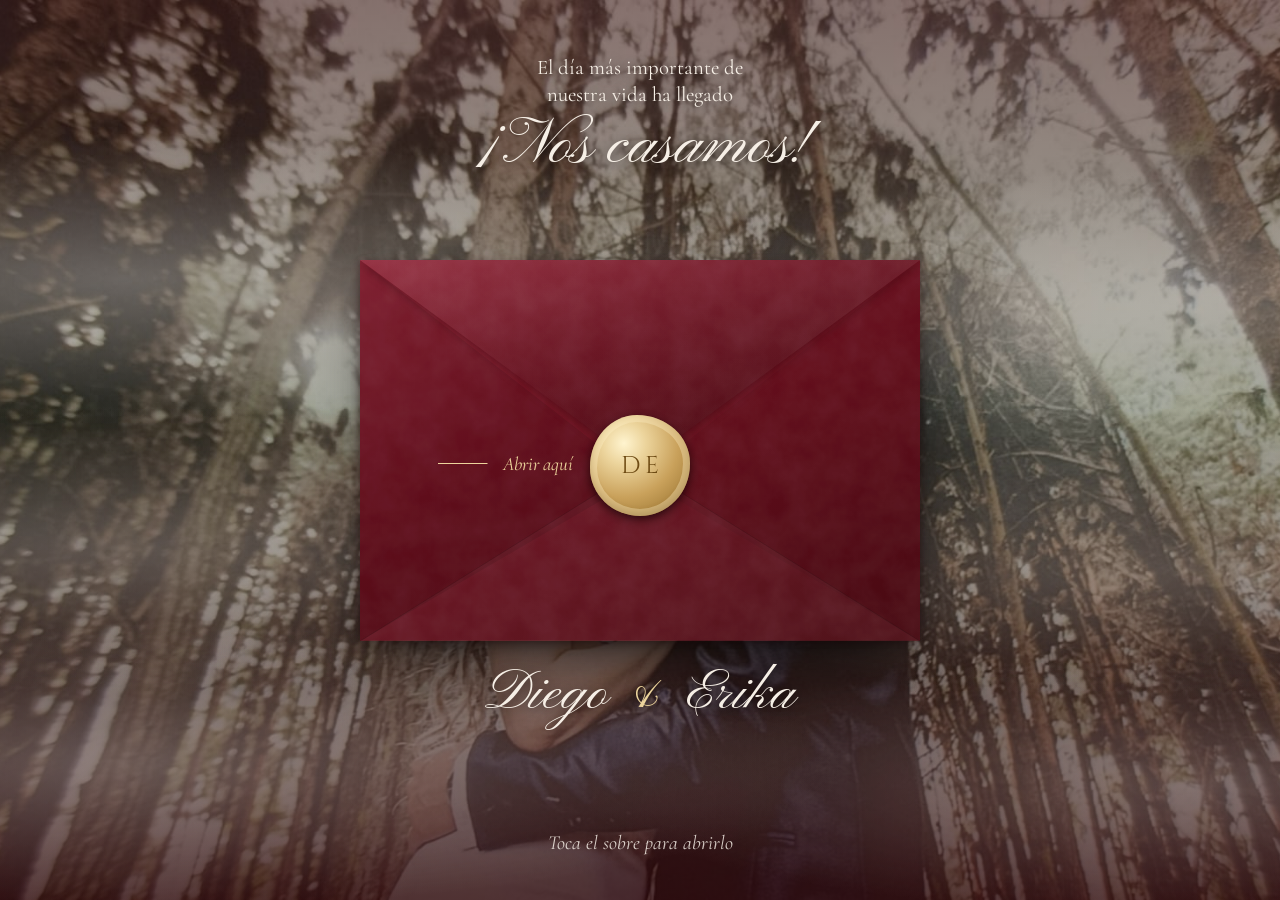
==== commit e77f760c: "version 2" ====
--- a/index.html
+++ b/index.html
@@ -8,17 +8,47 @@
   <meta name="theme-color" content="#1c3a2d">  <meta property="og:type" content="website">
   <meta property="og:title" content="Diego &amp; Erika · Nos casamos">
   <meta property="og:description" content="Abre tu invitación y confírmanos si nos acompañas.">
+  <!-- La vista previa al compartir por WhatsApp: necesita la dirección completa
+       (la de GitHub Pages del repositorio; cámbiala si usas otro dominio). -->
+  <meta property="og:url" content="https://mariocodem.github.io/boda/">
+  <meta property="og:image" content="https://mariocodem.github.io/boda/fotos/og-boda.jpg">
+  <meta property="og:image:width" content="1200">
+  <meta property="og:image:height" content="630">
+  <meta property="og:image:alt" content="Diego y Erika en el bosque: ¡Nos casamos!">
+  <meta property="og:locale" content="es_CO">
+  <meta name="twitter:card" content="summary_large_image">
   <link rel="icon" href="assets/icono.svg" type="image/svg+xml">
   <link rel="preconnect" href="https://fonts.googleapis.com">
   <link rel="preconnect" href="https://fonts.gstatic.com" crossorigin>
-  <link rel="stylesheet" href="https://fonts.googleapis.com/css2?family=Castoro:ital@0;1&family=Castoro+Titling&family=Hanken+Grotesk:wght@400;500;600;700&family=Rouge+Script&display=swap">
-  <link rel="stylesheet" href="assets/base.css?v=20261023">
-  <link rel="stylesheet" href="assets/invitacion.css?v=20261023">
-  <link rel="stylesheet" href="assets/mariposa.css?v=20261023">
+  <!-- Las letras de base no frenan el primer cuadro: se cargan aparte (display=swap). -->
+  <link rel="stylesheet" href="https://fonts.googleapis.com/css2?family=Castoro:ital@0;1&family=Castoro+Titling&family=Hanken+Grotesk:wght@400;500;600;700&family=Rouge+Script&display=swap" media="print" onload="this.media='all'">
+  <noscript><link rel="stylesheet" href="https://fonts.googleapis.com/css2?family=Castoro:ital@0;1&family=Castoro+Titling&family=Hanken+Grotesk:wght@400;500;600;700&family=Rouge+Script&display=swap"></noscript>
+  <link rel="stylesheet" href="assets/base.css?v=20261107">
+  <link rel="stylesheet" href="assets/invitacion.css?v=20261107">
+  <link rel="stylesheet" href="assets/victoriano.css?v=20261107">
+  <link rel="stylesheet" href="assets/mariposa.css?v=20261107">
+  <link rel="stylesheet" href="assets/vino.css?v=20261107">
   <!-- El estilo (colores y letra) se aplica antes de pintar -->
-  <script src="assets/config.js?v=20261023"></script>
-  <script src="assets/estilos.js?v=20261023"></script>
-  <script>Estilos.arrancar();</script>
+  <script src="assets/config.js?v=20261107"></script>
+  <script src="assets/estilos.js?v=20261107"></script>
+  <script>Estilos.arrancar();
+    // El tema de la última visita (Vino & Marfil la primera): así el sobre
+    // tiene su tamaño desde el primer cuadro.
+    try { document.documentElement.dataset.tema = localStorage.getItem('boda-diego-erika:tema') || 'vino'; } catch (e) { document.documentElement.dataset.tema = 'vino'; }
+    // La foto del bosque (intro y fondo) se pide desde ya: es lo más grande de
+    // la primera pantalla. La de la última visita o, la primera vez, la de config.js.
+    try {
+      var f = window.BODA && BODA.fotoPortada;
+      var u = localStorage.getItem('boda-diego-erika:intro-foto') || (f && (f.archivo || f.url));
+      if (u && document.documentElement.dataset.tema === 'vino') {
+        u = new URL(u, location.href).href;
+        document.documentElement.style.setProperty('--intro-foto', 'url("' + u.replace(/"/g, '%22') + '")');
+        var l = document.createElement('link');
+        l.rel = 'preload'; l.as = 'image'; l.href = u; l.setAttribute('fetchpriority', 'high');
+        document.head.appendChild(l);
+      }
+    } catch (e) { /* sin almacenamiento: la pone invitacion.js */ }
+  </script>
 </head>
 <body>
   <!-- El fondo de toda la invitación: destellos dorados que titilan y polvo de oro que sube -->
@@ -26,6 +56,8 @@
 
   <!-- Escena del sobre a pantalla completa: el forro y la tarjeta atrás, el bolsillo y la solapa delante -->
   <div class="escena" id="escena">
+    <!-- Vino & Marfil: el bosque con niebla detrás del sobre -->
+    <div class="niebla" aria-hidden="true"><span></span><span></span><span></span></div>
     <div class="escena-capa escena-atras" aria-hidden="true">
       <div class="sobre sobre-atras" data-cara="frente">
         <div class="sobre-interior"></div>
@@ -33,11 +65,16 @@
       </div>
     </div>
     <div class="escena-capa escena-delante">
+      <div class="intro-textos">
+        <p class="intro-arriba" data-intro-arriba>El día más importante de nuestra vida ha llegado</p>
+        <p class="intro-frase" data-intro-frase>¡Nos casamos!</p>
+      </div>
       <button class="sobre sobre-delante" id="sobre" type="button" data-cara="frente" aria-describedby="escena-pista">
         <span class="solo-lectores" data-sobre-etiqueta>Abrir la invitación de Diego y Erika</span>
         <span class="sobre-frente" aria-hidden="true">
           <span class="sobre-numero">N.º <span class="cifra" data-numero>···</span></span>
           <span class="sobre-sello sello-postal"></span>
+          <span class="sobre-abrir" data-abrir-texto>Abrir aquí</span>
           <span class="sobre-matasellos" data-matasellos-sobre></span>
           <span class="sobre-direccion">
             <span class="sobre-para">Para</span>
@@ -48,6 +85,8 @@
         </span>
         <span class="sobre-dorso" aria-hidden="true">
           <span class="sobre-bolsillo-sombra"><span class="sobre-bolsillo"></span></span>
+          <span class="sobre-abrir sobre-abrir-dorso" data-abrir-texto>Abrir aquí</span>
+          <span class="sobre-para-dorso" data-para-dorso></span>
           <span class="solapa solapa-cerrada">
             <span class="solapa-forma"></span>
             <span class="solapa-remite">Diego <i>&amp;</i> Erika</span>
@@ -55,13 +94,14 @@
           </span>
         </span>
       </button>
+      <p class="intro-nombres" aria-hidden="true">Diego <i>&amp;</i> Erika</p>
       <p class="escena-pista" id="escena-pista">Toca el sobre para abrirlo</p>
     </div>
   </div>
 
   <main id="contenido">
     <!-- La tarjeta ocupa toda la pantalla, con la foto de los novios y el ramo; al bajar se asienta sobre la mesa -->
-    <section class="portada" id="portada" aria-labelledby="nombres">
+    <section class="portada" id="portada" aria-labelledby="nombres" data-bloque="portada" data-tipo="portada">
       <div class="portada-escenario">
         <article class="tarjeta tarjeta-invitacion" id="tarjeta">
           <div class="retrato">
@@ -89,8 +129,8 @@
               <span class="para-cupos" data-cupos></span>
               <a class="para-mesa" href="#mesa" data-para-mesa hidden></a>
             </p>
-            <a class="portada-pista" href="#cuando">
-              <span>Desliza para ver los detalles</span>
+            <a class="portada-pista" href="#cuando" data-pista>
+              <span data-pista-texto>Desliza para ver los detalles</span>
               <svg viewBox="0 0 24 40" aria-hidden="true"><path d="M12 3v32M5 28l7 8 7-8" /></svg>
             </a>
           </div>
@@ -100,164 +140,53 @@
     </section>
 
     <!--
-      Cada parte es un pliego: su título impreso en la cartulina, sus piezas de
-      papel y, si le toca, una foto de la pareja al lado (en el teléfono, debajo).
+      Después de la portada van los bloques de la página, en el orden que se
+      arma en el panel (Diseño): cada parte es un pliego, con su título impreso
+      en la cartulina, sus piezas de papel y, si le toca, una foto de la pareja
+      al lado (en el teléfono, debajo). Los pinta assets/bloques.js.
     -->
+    <div class="bloques" data-bloques></div>
 
-    <!-- Los detalles: tres tarjetitas con el día, la hora y el lugar -->
-    <section class="pliego pliego-detalles" id="cuando" aria-labelledby="cuando-titulo">
-      <div class="pliego-texto">
-        <h2 class="pliego-titulo" id="cuando-titulo">Los detalles</h2>
-        <div class="capitulos">
-          <article class="tarjeta capitulo">
-            <h3 class="capitulo-titulo">El día</h3>
-            <p class="capitulo-dato" data-fecha-larga>Fecha por confirmar</p>
-            <p class="capitulo-nota" data-cuenta hidden></p>
-          </article>
-          <article class="tarjeta capitulo">
-            <h3 class="capitulo-titulo">La ceremonia</h3>
-            <p class="capitulo-dato capitulo-hora" data-hora-ceremonia>Hora por confirmar</p>
-            <p class="capitulo-nota" data-recepcion-nota hidden></p>
-          </article>
-          <article class="tarjeta capitulo">
-            <h3 class="capitulo-titulo">El lugar</h3>
-            <p class="capitulo-dato capitulo-lugar" data-lugar-ceremonia>Lugar por confirmar</p>
-            <p class="capitulo-nota" data-direccion-ceremonia hidden></p>
-            <a class="enlace-accion" href="#llegar">Ver cómo llegar</a>
-          </article>
-        </div>
-      </div>
-      <div class="pliego-foto" data-foto-pliego="detalles" hidden></div>
-    </section>
-
-    <section class="pliego pliego-llegar" id="llegar" aria-labelledby="llegar-titulo">
-      <div class="pliego-texto">
-        <h2 class="pliego-titulo" id="llegar-titulo">Cómo llegar</h2>
-        <article class="tarjeta tarjeta-llegar">
-          <div class="sitios" data-sitios></div>
-          <p class="llegar-calendario" data-calendario hidden></p>
-          <p class="tarjeta-marca">Cómo llegar · N.º <span class="cifra" data-numero>···</span></p>
-        </article>
-      </div>
-    </section>
-
-    <!-- Dónde quedarse: hoteles cerca, para quienes vienen de lejos -->
-    <section class="pliego pliego-alojamiento" id="alojamiento" aria-labelledby="alojamiento-titulo" hidden>
-      <div class="pliego-texto">
-        <h2 class="pliego-titulo" id="alojamiento-titulo">Dónde quedarse</h2>
-        <article class="tarjeta tarjeta-alojamiento">
-          <p class="alojamiento-nota" data-alojamiento-nota hidden></p>
-          <ul class="hoteles" data-hoteles></ul>
-          <p class="tarjeta-marca">Alojamiento · N.º <span class="cifra" data-numero>···</span></p>
-        </article>
-      </div>
-    </section>
-
-    <section class="pliego pliego-programa" id="itinerario" aria-labelledby="itinerario-titulo">
-      <div class="pliego-texto">
-        <h2 class="pliego-titulo" id="itinerario-titulo">Itinerario</h2>
-        <article class="tarjeta tarjeta-programa">
-          <div class="dia">
-            <span class="dia-hilo" aria-hidden="true"></span>
-            <ol class="dia-lista" data-itinerario></ol>
-          </div>
-          <p class="tarjeta-marca">Itinerario · N.º <span class="cifra" data-numero>···</span></p>
-        </article>
-      </div>
-      <div class="pliego-foto" data-foto-pliego="itinerario" hidden></div>
-    </section>
-
-    <!-- Nuestra historia: una carta de los novios, firmada -->
-    <section class="pliego pliego-historia" id="historia" aria-labelledby="historia-titulo" hidden>
-      <div class="pliego-texto">
-        <h2 class="pliego-titulo" id="historia-titulo">Nuestra historia</h2>
-        <article class="tarjeta tarjeta-historia">
-          <div class="historia-texto" data-historia></div>
-          <p class="historia-firma">Diego <i>&amp;</i> Erika</p>
-          <p class="tarjeta-marca">Nuestra historia · N.º <span class="cifra" data-numero>···</span></p>
-        </article>
-      </div>
-      <div class="pliego-foto" data-foto-pliego="historia" hidden></div>
-    </section>
-
-    <!-- Las fotos que no van junto a una parte: sueltas sobre la mesa -->
-    <section class="pliego pliego-momentos" id="fotos" aria-labelledby="fotos-titulo" hidden>
-      <h2 class="solo-lectores" id="fotos-titulo">Fotos de Diego y Erika</h2>
-      <div class="fotos-mesa" data-fotos></div>
-    </section>
-
-    <section class="forro" aria-labelledby="vestimenta-titulo">
-      <div class="vegetal vegetal-vestimenta">
-        <h2 class="titulo-grabado" id="vestimenta-titulo">Código de vestimenta</h2>
-        <p class="vestimenta-codigo" data-vestimenta-codigo></p>
-        <p class="vestimenta-nota" data-vestimenta-nota hidden></p>
-        <ul class="vestimenta-fotos" data-vestimenta-fotos aria-label="Fotos de referencia" hidden></ul>
-      </div>
-      <div class="vegetal vegetal-otros">
-        <div class="vegetal-bloque">
-          <h2 class="titulo-grabado">Regalos</h2>
-          <p data-regalos></p>
-          <div class="regalo-cuenta" data-regalos-cuenta hidden></div>
-          <ul class="regalo-listas" data-regalos-listas aria-label="Listas de regalos" hidden></ul>
-        </div>
-        <div class="vegetal-bloque" data-contacto hidden>
-          <h2 class="titulo-grabado">Dudas</h2>
-          <p data-contacto-texto></p>
-        </div>
-      </div>
-    </section>
-
-    <section class="pliego pliego-preguntas" id="preguntas" aria-labelledby="preguntas-titulo" hidden>
-      <div class="pliego-texto">
-        <h2 class="pliego-titulo" id="preguntas-titulo">Preguntas frecuentes</h2>
-        <article class="tarjeta tarjeta-preguntas">
-          <div class="preguntas-lista" data-preguntas></div>
-          <p class="tarjeta-marca">Preguntas · N.º <span class="cifra" data-numero>···</span></p>
-        </article>
-      </div>
-    </section>
-
-    <section class="pliego pliego-responder" id="responder" aria-labelledby="responder-titulo">
-      <div class="pliego-texto">
-        <h2 class="pliego-titulo" id="responder-titulo" data-titulo-responder>Esperamos compartir este día contigo</h2>
-        <article class="tarjeta tarjeta-respuesta" id="respuesta" aria-live="polite">
-          <p class="tarjeta-marca">Respuesta · N.º <span class="cifra" data-numero>···</span></p>
-          <div class="respuesta-cuerpo" data-respuesta></div>
-        </article>
-
-        <!-- La tarjeta de mesa: aparece cuando el invitado confirmó y los novios publicaron las mesas -->
-        <article class="tarjeta tarjeta-mesa" id="mesa" aria-labelledby="mesa-titulo" hidden>
-          <div class="mesa-cuerpo" data-mesa></div>
-          <p class="tarjeta-marca">Mesa · N.º <span class="cifra" data-numero>···</span></p>
-        </article>
-      </div>
-      <div class="pliego-foto" data-foto-pliego="responder" hidden></div>
-    </section>
-
-    <footer class="remite">
+    <footer class="remite" data-bloque="cierre" data-tipo="cierre">
       <div class="remite-solapa" aria-hidden="true"></div>
+      <!-- Vino & Marfil: la foto en un camafeo, la frase final y «¡Gracias!» -->
+      <div class="remite-camafeo" data-camafeo hidden><div class="camafeo-marco"><div class="camafeo-foto" data-camafeo-foto></div></div></div>
+      <div class="remite-frase" data-cierre-frase hidden></div>
+      <p class="remite-gracias" data-cierre-gracias hidden></p>
       <div class="remite-sello" aria-hidden="true"><span>D</span><span>E</span></div>
-      <p class="remite-con">Con cariño,</p>
-      <p class="remite-firma">Diego <i>&amp;</i> Erika</p>
+      <p class="remite-con" data-cierre-con>Con cariño,</p>
+      <p class="remite-firma" data-cierre-firma>Diego <i>&amp;</i> Erika</p>
       <button class="enlace-accion remite-volver" type="button" data-volver>Volver a cerrar el sobre</button>
+      <p class="remite-pie"><span class="monograma" aria-hidden="true">D<i>&amp;</i>E</span><span class="cifra" data-pie-fecha></span></p>
     </footer>
   </main>
+
+  <!-- La música (Diseño → Tema): suena al abrir el sobre y siempre se puede pausar -->
+  <button class="musica" type="button" data-musica hidden aria-pressed="false">
+    <span class="musica-ondas" aria-hidden="true"><i></i><i></i><i></i><i></i></span>
+    <span class="solo-lectores" data-musica-texto>Poner la música</span>
+  </button>
 
   <!-- Una foto en grande -->
   <dialog class="visor" id="visor" aria-label="Foto">
     <div class="visor-foto" data-visor-foto></div>
+    <button class="visor-paso visor-antes" type="button" data-visor-paso="-1" aria-label="Foto anterior"><svg viewBox="0 0 24 24" aria-hidden="true"><path d="M15 5l-7 7 7 7"/></svg></button>
+    <button class="visor-paso visor-despues" type="button" data-visor-paso="1" aria-label="Foto siguiente"><svg viewBox="0 0 24 24" aria-hidden="true"><path d="M9 5l7 7-7 7"/></svg></button>
     <div class="visor-pie">
       <p data-visor-pie></p>
       <button class="enlace-accion visor-cerrar" type="button" data-visor-cerrar>Cerrar</button>
     </div>
   </dialog>
 
-  <script src="assets/destellos.js?v=20261023"></script>
-  <script src="assets/datos.js?v=20261023"></script>
-  <script src="assets/papeleria.js?v=20261023"></script>
-  <script src="assets/salon.js?v=20261023"></script>
-  <script src="assets/ramo.js?v=20261023"></script>
-  <script src="assets/mariposa.js?v=20261023"></script>
-  <script src="assets/invitacion.js?v=20261023"></script>
+  <script src="assets/destellos.js?v=20261107"></script>
+  <script src="assets/pagina.js?v=20261107"></script>
+  <script src="assets/datos.js?v=20261107"></script>
+  <script src="assets/papeleria.js?v=20261107"></script>
+  <script src="assets/bloques.js?v=20261107"></script>
+  <script src="assets/salon.js?v=20261107"></script>
+  <script src="assets/ramo.js?v=20261107"></script>
+  <script src="assets/mariposa.js?v=20261107"></script>
+  <script src="assets/musica.js?v=20261107"></script>
+  <script src="assets/invitacion.js?v=20261107"></script>
 </body>
 </html>
--- a/assets/invitacion.css
+++ b/assets/invitacion.css
@@ -459,6 +459,19 @@
   visibility: hidden;
 }
 
+/* Mientras el sobre está cerrado, la invitación ni se calcula ni se dibuja
+   (rendimiento): se arma al tocar el sobre, durante su animación. */
+.intro:not(.abriendo) main {
+  content-visibility: hidden;
+}
+
+/* Lo de adentro del sobre (el forro y la tarjeta) queda tapado por el frente
+   hasta que se abre: no se dibuja antes (es lo más caro de la primera
+   pantalla). */
+.intro:not(.abriendo) .escena-atras {
+  content-visibility: hidden;
+}
+
 /* ---------- Tarjetas ---------- */
 
 .tarjeta {
@@ -1062,7 +1075,8 @@
   display: none;
 }
 
-.renglon-campo input {
+.renglon-campo input,
+.quienes-lista input {
   width: 100%;
   min-height: 44px;
   padding: 6px 2px 4px;
@@ -1076,13 +1090,56 @@
   color: var(--tinta);
 }
 
-.renglon-campo input:focus {
+.renglon-campo input:focus,
+.quienes-lista input:focus {
   outline: none;
   border-bottom-color: var(--tinta-tenue);
 }
 
-.renglon-campo input::placeholder {
+.renglon-campo input::placeholder,
+.quienes-lista input::placeholder {
   color: var(--tinta-tenue);
+}
+
+/* Quiénes van: un renglón numerado por persona, debajo de «¿Cuántos irán?» */
+.quienes {
+  min-width: 0;
+  margin: 18px 0 0;
+  padding: 0;
+  border: 0;
+}
+
+.quienes legend {
+  padding: 0;
+}
+
+.quienes-lista {
+  display: grid;
+  gap: 2px;
+  margin: 6px 0 0;
+  padding: 0;
+  list-style: none;
+  counter-reset: quien;
+}
+
+.quien {
+  display: grid;
+  grid-template-columns: 1.6em minmax(0, 1fr);
+  align-items: end;
+  counter-increment: quien;
+}
+
+.quien::before {
+  content: counter(quien) '.';
+  padding-bottom: 10px;
+  font-family: var(--f-cifras);
+  font-variant-numeric: lining-nums;
+  font-size: 0.95rem;
+  color: var(--tinta-tenue);
+}
+
+.quien input[aria-invalid='true'] {
+  border-bottom-color: var(--declinado);
 }
 
 .boton-responder {
@@ -2997,3 +3054,1540 @@
     min-height: 68px;
   }
 }
+
+/* ---------- Fondo propio (Diseño → Tema → Fondo) ---------- */
+
+/* Un color o un degradado en lugar del suelo del tema, con su grano */
+html[data-fondo='claro'],
+html[data-fondo='oscuro'] {
+  background: var(--fondo-color);
+}
+
+html[data-fondo='claro'] body,
+html[data-fondo='oscuro'] body {
+  background: var(--fibra), var(--grano-suelo), var(--fondo-pagina);
+}
+
+/* Una foto quieta detrás de todo, con un velo del color del suelo */
+html[data-fondo='imagen'] body::before {
+  content: '';
+  position: fixed;
+  inset: 0;
+  z-index: 0;
+  background: var(--fondo-imagen);
+  pointer-events: none;
+}
+
+/* ---------- Bloques libres (Diseño → Agregar bloque) ---------- */
+
+.bloques {
+  display: flow-root;
+}
+
+.libre-texto {
+  display: grid;
+  gap: 1rem;
+  max-width: 40ch;
+  margin: 0 auto;
+}
+
+.libre-texto p {
+  margin: 0;
+  font-size: 1.12rem;
+  line-height: 1.6;
+  text-wrap: pretty;
+}
+
+.tarjeta-libre {
+  width: 100%;
+  padding: 44px 28px;
+  transform: rotate(0.4deg);
+}
+
+/* Sobre el fondo, el texto va en la tinta del suelo */
+.libre-suelto {
+  color: var(--tinta-sobre);
+}
+
+.pliego-libre[data-alinear='centro'],
+.pliego-libre[data-alinear='centro'] .pliego-titulo::after {
+  text-align: center;
+  margin-inline: auto;
+}
+
+.pliego-libre[data-alinear='izquierda'] .libre-texto {
+  margin-inline: 0;
+}
+
+/* Fuera de una tarjeta, el aviso de un bloque vacío se lee sobre el suelo */
+.pliego-libre .seccion-pendiente,
+.vegetal-bloque > p > .seccion-pendiente {
+  display: grid;
+  gap: 4px;
+  max-width: 40ch;
+  margin: 0 auto;
+  padding: 14px 16px;
+  border: 1px dashed currentColor;
+  font-family: var(--f-ui);
+  font-size: 0.92rem;
+  line-height: 1.45;
+  text-align: center;
+  color: var(--tinta-sobre);
+  background: color-mix(in srgb, var(--verde) 70%, transparent);
+}
+
+.pliego-libre .tarjeta .seccion-pendiente {
+  color: var(--tinta-suave);
+  background: none;
+}
+
+.vegetal-bloque > p > .seccion-pendiente {
+  color: var(--tinta-suave);
+  background: none;
+}
+
+/* Una foto suelta: mediana y un poco girada, o a todo el ancho */
+.pliego-foto-libre .libre-foto {
+  width: min(88%, 460px);
+  justify-self: center;
+}
+
+.pliego-foto-libre .libre-foto[data-forma='horizontal'] {
+  width: min(100%, 620px);
+}
+
+.pliego-foto-libre .foto {
+  transform: rotate(-1.2deg);
+}
+
+.pliego-foto-libre[data-tamano='grande'] {
+  width: min(100% - 32px, 1040px);
+}
+
+.pliego-foto-libre[data-tamano='grande'] .libre-foto {
+  width: 100%;
+}
+
+.pliego-foto-libre[data-tamano='grande'] .foto {
+  transform: none;
+}
+
+.pliego-foto-libre figcaption,
+.galeria figcaption {
+  padding: 10px 4px 2px;
+  font-family: var(--f-mano);
+  font-size: calc(1.6rem * var(--escala-mano));
+  line-height: 1.1;
+  text-align: center;
+  color: var(--tinta);
+}
+
+/* Una galería: copias sobre la mesa, en dos columnas (tres en pantalla ancha) */
+.pliego-galeria {
+  width: min(100% - 32px, 1040px);
+}
+
+.galeria {
+  margin: 0;
+  padding: 0;
+  list-style: none;
+  display: grid;
+  grid-template-columns: repeat(2, minmax(0, 1fr));
+  gap: 22px 16px;
+  align-items: start;
+}
+
+.galeria li:nth-child(3n + 1) .foto { transform: rotate(-1.4deg); }
+.galeria li:nth-child(3n + 2) .foto { transform: rotate(1.1deg); }
+.galeria li:nth-child(3n) .foto { transform: rotate(-0.6deg); }
+.galeria[data-cuantas='1'] { grid-template-columns: minmax(0, 480px); justify-content: center; }
+
+.galeria .foto {
+  padding: 7px;
+}
+
+.galeria .esquina {
+  width: 20px;
+  height: 20px;
+}
+
+/* Una cita, grande y en la tinta del suelo */
+.cita {
+  display: grid;
+  gap: 18px;
+  max-width: 34ch;
+  margin: 0 auto;
+  text-align: center;
+  color: var(--tinta-sobre);
+}
+
+.cita-texto {
+  display: grid;
+  gap: 0.8rem;
+}
+
+.cita-texto p {
+  margin: 0;
+  font-family: var(--f-texto);
+  font-style: italic;
+  font-size: clamp(1.35rem, 1rem + 1.6vw, 1.9rem);
+  line-height: 1.4;
+  text-wrap: balance;
+}
+
+.cita-texto p:first-child::before {
+  content: '«';
+}
+
+.cita-texto p:last-child::after {
+  content: '»';
+}
+
+.cita-autor {
+  font-family: var(--f-grabada);
+  text-transform: uppercase;
+  font-size: 0.85rem;
+  letter-spacing: 0.22em;
+  color: var(--salvia);
+}
+
+.cita-autor::before {
+  content: '— ';
+}
+
+/* Un botón en píldora, con filete fino */
+.libre-accion {
+  margin: 0;
+  text-align: center;
+}
+
+.boton-pildora {
+  display: inline-flex;
+  align-items: center;
+  gap: 10px;
+  min-height: 52px;
+  padding: 0 26px;
+  border: 1px solid currentColor;
+  border-radius: 999px;
+  font-family: var(--f-ui);
+  font-weight: 600;
+  font-size: 1rem;
+  color: var(--tinta-sobre);
+  text-decoration: none;
+  transition: background-color 0.2s, color 0.2s;
+}
+
+.boton-pildora:hover {
+  color: var(--verde);
+  background: var(--tinta-sobre);
+}
+
+.boton-pildora .icono {
+  width: 18px;
+  height: 18px;
+}
+
+.pliego-boton {
+  text-align: center;
+}
+
+.pliego-boton .pliego-titulo::after {
+  margin-inline: auto;
+}
+
+/* Un separador: una lámina de Redouté o una línea fina con un punto */
+.separador {
+  position: relative;
+  z-index: 1;
+  display: grid;
+  place-items: center;
+  margin: var(--entre-pliegos) auto 0;
+  width: min(100% - 32px, 620px);
+}
+
+.separador img {
+  width: clamp(120px, 26vw, 200px);
+  height: auto;
+  filter: drop-shadow(0 10px 14px color-mix(in srgb, var(--sombra) 22%, transparent));
+}
+
+.separador-linea {
+  position: relative;
+  width: min(60%, 320px);
+  height: 1px;
+  background: color-mix(in srgb, var(--tinta-sobre) 45%, transparent);
+}
+
+.separador-linea::after {
+  content: '';
+  position: absolute;
+  left: 50%;
+  top: 50%;
+  width: 7px;
+  height: 7px;
+  border-radius: 50%;
+  background: var(--tinta-sobre);
+  translate: -50% -50%;
+}
+
+/* La cuenta regresiva: cuatro tarjetitas con su número */
+.pliego-cuenta {
+  text-align: center;
+}
+
+.pliego-cuenta .pliego-titulo::after {
+  margin-inline: auto;
+}
+
+.cuenta-regresiva {
+  display: grid;
+  grid-template-columns: repeat(4, minmax(0, 1fr));
+  gap: 10px;
+  max-width: 520px;
+  margin: 0 auto;
+}
+
+.cuenta-unidad {
+  display: grid;
+  gap: 4px;
+  padding: 16px 4px 14px;
+  color: var(--tinta);
+  background: var(--papel-claro), var(--algodon);
+  border-radius: 3px;
+  box-shadow: var(--sombra-tarjeta);
+}
+
+.cuenta-unidad:nth-child(odd) { transform: rotate(-1deg); }
+.cuenta-unidad:nth-child(even) { transform: rotate(0.8deg); }
+
+.cuenta-cifra {
+  font-family: var(--f-cifras);
+  font-size: clamp(1.8rem, 1.2rem + 3vw, 2.8rem);
+  line-height: 1;
+  font-variant-numeric: lining-nums tabular-nums;
+}
+
+.cuenta-nombre {
+  font-family: var(--f-grabada);
+  text-transform: uppercase;
+  font-size: 0.66rem;
+  letter-spacing: 0.18em;
+  color: var(--tinta-tenue);
+}
+
+.cuenta-nota {
+  grid-column: 1 / -1;
+  margin: 0;
+  font-family: var(--f-mano);
+  font-size: calc(2.6rem * var(--escala-mano));
+  color: var(--tinta-sobre);
+}
+
+.cuenta-nota.por-confirmar {
+  font-family: var(--f-texto);
+  font-size: 1.2rem;
+  font-style: italic;
+}
+
+/* Un video de YouTube o Vimeo, en un marco de papel */
+.pliego-video {
+  width: min(100% - 32px, 860px);
+}
+
+.video {
+  margin: 0;
+  padding: 10px;
+  background: var(--algodon);
+  box-shadow: var(--sombra-tarjeta);
+}
+
+.video-marco {
+  aspect-ratio: 16 / 9;
+  background: var(--algodon-hondo);
+}
+
+.video-marco iframe {
+  display: block;
+  width: 100%;
+  height: 100%;
+  border: 0;
+}
+
+.video figcaption {
+  padding: 10px 4px 2px;
+  font-family: var(--f-ui);
+  font-size: 0.92rem;
+  text-align: center;
+  color: var(--tinta-suave);
+}
+
+@media (min-width: 960px) {
+  .galeria {
+    grid-template-columns: repeat(3, minmax(0, 1fr));
+    gap: 32px 28px;
+  }
+
+  .galeria[data-cuantas='2'],
+  .galeria[data-cuantas='4'] {
+    grid-template-columns: repeat(2, minmax(0, 1fr));
+    max-width: 820px;
+    margin-inline: auto;
+  }
+
+  .cuenta-regresiva {
+    gap: 16px;
+  }
+}
+
+/* ---------- La vista previa del editor (panel → Diseño) ---------- */
+
+/* Cada bloque se puede tocar para editarlo: al pasar se enmarca, el elegido queda enmarcado */
+html.editando [data-bloque] {
+  cursor: pointer;
+  outline: 2px dashed transparent;
+  outline-offset: 10px;
+  transition: outline-color 0.15s;
+}
+
+html.editando [data-bloque]:hover {
+  outline-color: color-mix(in srgb, var(--polen) 70%, transparent);
+}
+
+html.editando [data-bloque].bloque-elegido {
+  outline: 3px solid var(--polen);
+}
+
+html.editando .portada[data-bloque] {
+  outline-offset: -14px;
+}
+
+/* ---------- Letra Editorial (Gloock y Hanken Grotesk) ---------- */
+
+/* Gloock va en caja mixta; las etiquetas chicas pasan a la sans */
+[data-letra='editorial'] :is(.nombre, .pliego-titulo, .titulo-grabado, .respuesta-titulo, .dia-titulo, .capitulo-titulo, .mesa-palabra) {
+  text-transform: none;
+  letter-spacing: -0.01em;
+}
+
+[data-letra='editorial'] .nombre {
+  line-height: 0.95;
+}
+
+[data-letra='editorial'] :is(.apellido, .para-cupos, .tarjeta-marca, .invitacion-fecha) {
+  font-family: var(--f-ui);
+  font-weight: 500;
+  letter-spacing: 0.2em;
+}
+
+[data-letra='editorial'] .tarjeta-marca {
+  font-size: 0.72rem;
+}
+
+[data-letra='editorial'] .invitacion-fecha {
+  font-size: 0.92rem;
+  letter-spacing: 0.16em;
+}
+
+[data-letra='editorial'] :is(.invitacion-texto, .para-de, .invitacion-ciudad) {
+  font-style: normal;
+  font-weight: 300;
+}
+
+/* ---------- Tema Editorial (Diseño → Tema) ---------- */
+
+/*
+ * Una página de revista: titulares enormes en caja mixta, el texto directo
+ * sobre la página, fotos rectas sin marco y láminas de Redouté que se asoman
+ * por los bordes. El único papel es la tarjeta: la de la portada, la de
+ * respuesta y la de mesa. Sirve con cualquier paleta: los titulares van en
+ * --tinta-sobre y el texto en --tinta-texto (o en la misma, si la paleta no
+ * trae una propia).
+ */
+html[data-tema='editorial'] {
+  --entre-pliegos: clamp(140px, 16vh, 200px);
+  --margen: clamp(20px, 5.5vw, 80px);
+  --tinta-pagina: var(--tinta-texto, var(--tinta-sobre));
+}
+
+.lamina {
+  display: none;
+}
+
+html[data-tema='editorial'] .pliego {
+  width: min(100%, 1360px);
+  padding-inline: var(--margen);
+}
+
+html[data-tema='editorial'] .pliego-detalles:not(.con-foto) {
+  width: min(100%, 1360px);
+}
+
+html[data-tema='editorial'] .pliego-texto,
+html[data-tema='editorial'] .pliego > .pliego-titulo,
+html[data-tema='editorial'] .pliego > :is(.galeria, .cita, .cuenta-regresiva, .video, .libre-foto, .fotos-mesa) {
+  position: relative;
+  z-index: 1;
+}
+
+/* El titular: enorme, apretado, en la tinta del suelo */
+html[data-tema='editorial'] .pliego-titulo {
+  font-size: calc(clamp(3rem, 1.25rem + 6vw, 6.6rem) * var(--escala-nombres));
+  line-height: 0.9;
+  letter-spacing: -0.025em;
+  text-transform: none;
+}
+
+html[data-tema='editorial'] .pliego-titulo::after {
+  display: none;
+}
+
+/* Las piezas de papel se imprimen en la página: sin papel, sin giro, sin marca */
+html[data-tema='editorial'] :is(.capitulo, .tarjeta-llegar, .tarjeta-alojamiento, .tarjeta-programa, .tarjeta-historia, .tarjeta-preguntas, .tarjeta-libre),
+html[data-tema='editorial'] .vegetal {
+  --tinta: var(--tinta-sobre);
+  --tinta-suave: var(--tinta-pagina);
+  --tinta-tenue: var(--tinta-pagina);
+  --linea: color-mix(in srgb, var(--tinta-sobre) 24%, transparent);
+  width: 100%;
+  padding: 0;
+  text-align: left;
+  color: var(--tinta-pagina);
+  background: none;
+  border: 0;
+  box-shadow: none;
+  transform: none;
+  -webkit-backdrop-filter: none;
+  backdrop-filter: none;
+}
+
+html[data-tema='editorial'] :is(.capitulo, .tarjeta-llegar, .tarjeta-alojamiento, .tarjeta-programa, .tarjeta-historia, .tarjeta-preguntas, .tarjeta-libre)::before {
+  display: none;
+}
+
+html[data-tema='editorial'] :is(.tarjeta-llegar, .tarjeta-alojamiento, .tarjeta-programa, .tarjeta-historia, .tarjeta-preguntas) > .tarjeta-marca {
+  display: none;
+}
+
+html[data-tema='editorial'] :is(.capitulo, .tarjeta-llegar, .tarjeta-alojamiento, .tarjeta-programa, .tarjeta-historia, .tarjeta-preguntas, .tarjeta-libre, .vegetal) .enlace-accion {
+  color: var(--tinta-sobre);
+}
+
+html[data-tema='editorial'] .tarjeta .seccion-pendiente {
+  margin-inline: 0;
+  text-align: left;
+}
+
+/* Los detalles: la etiqueta en la sans, el dato en el titular */
+html[data-tema='editorial'] .capitulos {
+  justify-items: stretch;
+  gap: 26px;
+  max-width: none;
+}
+
+html[data-tema='editorial'] .pliego-detalles .capitulo:nth-child(n) {
+  display: grid;
+  gap: 8px;
+  align-content: start;
+  margin: 0;
+  padding: 0 0 22px;
+  border-bottom: 1px solid var(--linea);
+}
+
+html[data-tema='editorial'] .capitulo-titulo {
+  font: 500 0.8rem/1.3 var(--f-ui);
+  text-transform: uppercase;
+  letter-spacing: 0.2em;
+  color: var(--tinta-pagina);
+}
+
+html[data-tema='editorial'] :is(.capitulo-dato, .capitulo-hora, .capitulo-lugar) {
+  margin-top: 0 !important;
+  font-family: var(--f-grabada);
+  text-transform: none;
+  font-size: clamp(1.6rem, 1.2rem + 1.4vw, 2.3rem);
+  letter-spacing: -0.01em;
+  line-height: 1.08;
+  color: var(--tinta-sobre);
+}
+
+html[data-tema='editorial'] .capitulo-nota {
+  margin-top: 0 !important;
+  font-style: normal;
+}
+
+/* Cómo llegar: el mapa recto, los botones en filete */
+html[data-tema='editorial'] .sitio-mapa .esquina,
+html[data-tema='editorial'] .bloques .esquina {
+  display: none;
+}
+
+html[data-tema='editorial'] .sitio + .sitio {
+  border-top-color: var(--linea);
+}
+
+html[data-tema='editorial'] .app {
+  border-color: color-mix(in srgb, var(--tinta-sobre) 35%, transparent);
+  border-radius: 999px;
+  background: transparent;
+  color: var(--tinta-sobre);
+}
+
+html[data-tema='editorial'] .app:hover {
+  border-color: var(--tinta-sobre);
+  background: color-mix(in srgb, var(--tinta-sobre) 8%, transparent);
+}
+
+/* El itinerario: la hora en la sans, el momento en el titular, el hilo en la tinta */
+html[data-tema='editorial'] .dia {
+  max-width: 560px;
+}
+
+html[data-tema='editorial'] .dia-punto {
+  background: var(--verde);
+}
+
+html[data-tema='editorial'] .alcanzado .dia-punto {
+  border-color: var(--tinta-sobre);
+  background: var(--tinta-sobre);
+}
+
+html[data-tema='editorial'] .dia::before {
+  background: color-mix(in srgb, var(--tinta-sobre) 22%, transparent);
+}
+
+html[data-tema='editorial'] .dia-hilo {
+  background: var(--tinta-sobre);
+}
+
+html[data-tema='editorial'] .dia-hora {
+  font: 500 0.88rem/1.3 var(--f-ui);
+  letter-spacing: 0.14em;
+  text-transform: uppercase;
+  color: var(--tinta-pagina);
+}
+
+html[data-tema='editorial'] .dia-titulo {
+  font-size: clamp(1.7rem, 1.2rem + 1.4vw, 2.3rem);
+  line-height: 1.05;
+  color: var(--tinta-sobre);
+}
+
+html[data-tema='editorial'] .dia-detalle {
+  margin-top: 4px !important;
+  font-style: normal;
+}
+
+/* La historia y los textos: párrafos de revista */
+html[data-tema='editorial'] :is(.historia-texto, .libre-texto) {
+  max-width: 40ch;
+  margin-inline: 0;
+}
+
+html[data-tema='editorial'] :is(.historia-texto, .libre-texto) p {
+  font-size: clamp(1.02rem, 0.97rem + 0.2vw, 1.14rem);
+  color: var(--tinta-pagina);
+}
+
+html[data-tema='editorial'] .historia-firma {
+  max-width: 40ch;
+  margin-inline: 0;
+  text-align: left;
+  color: var(--tinta-sobre);
+}
+
+html[data-tema='editorial'] .pliego-libre[data-alinear='centro'] .libre-texto {
+  margin-inline: auto;
+}
+
+/* Las fotos: rectas, sin marco, como impresas en la página */
+html[data-tema='editorial'] .bloques .foto {
+  padding: 0;
+  background: none;
+  box-shadow: none;
+  /* Pliegos las gira de varias maneras; aquí ninguna va girada. */
+  transform: none !important;
+}
+
+html[data-tema='editorial'] .bloques .foto-marco {
+  background: var(--verde-medio);
+}
+
+html[data-tema='editorial'] :is(.pliego-foto-libre, .galeria) figcaption {
+  font: 400 0.92rem/1.4 var(--f-ui);
+  text-align: left;
+  color: var(--tinta-pagina);
+}
+
+html[data-tema='editorial'] .galeria {
+  gap: clamp(12px, 2vw, 28px);
+}
+
+html[data-tema='editorial'] .fotos-mesa .foto:nth-child(even) {
+  margin-top: 0;
+}
+
+/* Vestimenta, regalos y dudas: sin forro, sobre la página */
+html[data-tema='editorial'] .forro {
+  width: min(100%, 1360px);
+  margin-inline: auto;
+  padding: 0 var(--margen);
+  justify-items: stretch;
+  gap: var(--entre-pliegos);
+  color: var(--tinta-pagina);
+  background: none;
+  box-shadow: none;
+}
+
+html[data-tema='editorial'] .vegetal {
+  gap: 22px;
+}
+
+html[data-tema='editorial'] .vegetal .titulo-grabado {
+  font-size: calc(clamp(2.5rem, 1.3rem + 4.4vw, 5rem) * var(--escala-nombres));
+  line-height: 0.92;
+  letter-spacing: -0.02em;
+  text-transform: none;
+  color: var(--tinta-sobre);
+}
+
+html[data-tema='editorial'] .vegetal p {
+  color: var(--tinta-pagina);
+}
+
+/* Todo va alineado a la izquierda, como en una página de revista */
+html[data-tema='editorial'] :is(.hotel, .alojamiento-nota, .sitio-solo .sitio-datos, .vegetal p, .vegetal-bloque) {
+  justify-items: start;
+  text-align: left;
+  margin-inline: 0;
+}
+
+html[data-tema='editorial'] .hotel-acciones {
+  justify-content: flex-start;
+}
+
+html[data-tema='editorial'] .hotel p {
+  margin-inline: 0;
+}
+
+html[data-tema='editorial'] .hotel-nombre {
+  font-family: var(--f-grabada);
+  font-size: clamp(1.6rem, 1.2rem + 1.4vw, 2.2rem);
+  line-height: 1.05;
+  color: var(--tinta-sobre);
+}
+
+html[data-tema='editorial'] .sitio-momento {
+  font: 500 0.8rem/1.3 var(--f-ui);
+  text-transform: uppercase;
+  letter-spacing: 0.2em;
+  color: var(--tinta-pagina);
+}
+
+html[data-tema='editorial'] .vegetal p.vestimenta-codigo {
+  margin-top: 0;
+  padding-left: 0;
+  text-transform: none;
+  letter-spacing: -0.01em;
+  font-size: clamp(1.9rem, 1.3rem + 2vw, 2.8rem);
+  color: var(--tinta-sobre);
+}
+
+html[data-tema='editorial'] .vegetal .vestimenta-nota {
+  font-style: normal;
+}
+
+/* Cita, cuenta regresiva, botón y video */
+html[data-tema='editorial'] .cita {
+  max-width: 22ch;
+}
+
+html[data-tema='editorial'] .cita-texto p {
+  font-family: var(--f-grabada);
+  font-style: normal;
+  font-size: clamp(1.9rem, 1.2rem + 2.6vw, 3.2rem);
+  line-height: 1.08;
+  letter-spacing: -0.015em;
+}
+
+html[data-tema='editorial'] .cita-autor {
+  font: 500 0.82rem/1.3 var(--f-ui);
+  letter-spacing: 0.2em;
+  color: var(--tinta-pagina);
+}
+
+html[data-tema='editorial'] .cuenta-unidad {
+  padding: 18px 4px 14px;
+  color: var(--tinta-sobre);
+  background: none;
+  border-top: 1px solid color-mix(in srgb, var(--tinta-sobre) 35%, transparent);
+  border-radius: 0;
+  box-shadow: none;
+  transform: none;
+}
+
+html[data-tema='editorial'] .cuenta-cifra {
+  font-family: var(--f-grabada);
+  font-size: clamp(2.4rem, 1.4rem + 4vw, 4.4rem);
+  letter-spacing: -0.02em;
+}
+
+html[data-tema='editorial'] .cuenta-nombre {
+  font: 500 0.7rem/1.3 var(--f-ui);
+  letter-spacing: 0.2em;
+  color: var(--tinta-pagina);
+}
+
+html[data-tema='editorial'] .video {
+  padding: 0;
+  background: none;
+  box-shadow: none;
+}
+
+html[data-tema='editorial'] .video figcaption {
+  text-align: left;
+  color: var(--tinta-pagina);
+}
+
+/* La respuesta sigue en su tarjeta; responder es una píldora */
+html[data-tema='editorial'] .boton-responder {
+  border-radius: 999px;
+  font-family: var(--f-ui);
+  font-weight: 500;
+  text-transform: none;
+  letter-spacing: 0.03em;
+}
+
+/* Las láminas: sobre un suelo claro se imprimen como tinta sobre el papel
+   (multiply: el blanco del recorte desaparece); sobre uno oscuro van
+   opacas, con su sombra. Se asoman desde el borde, nunca encima del texto. */
+html[data-tema='editorial'] .lamina {
+  position: absolute;
+  z-index: 0;
+  display: block;
+  width: clamp(130px, 30vw, 380px);
+  height: auto;
+  pointer-events: none;
+  user-select: none;
+  filter: drop-shadow(0 10px 14px color-mix(in srgb, var(--sombra) 30%, transparent));
+}
+
+html[data-tema='editorial'][data-suelo='claro'] :is(.lamina, .separador img) {
+  mix-blend-mode: multiply;
+  filter: none;
+}
+
+/* En el teléfono se asoman en el aire entre las partes, desde el borde */
+html[data-tema='editorial'] .lamina-arriba {
+  top: clamp(-200px, -34vw, -120px);
+  right: -8%;
+  transform: rotate(12deg);
+}
+
+html[data-tema='editorial'] .lamina-lado {
+  top: clamp(-200px, -34vw, -120px);
+  left: -10%;
+  transform: rotate(-10deg);
+}
+
+html[data-tema='editorial'] .separador img {
+  width: clamp(140px, 30vw, 260px);
+}
+
+/* ---------- Tema Editorial en pantalla ancha: dos columnas que alternan ---------- */
+
+@media (min-width: 960px) {
+  html[data-tema='editorial'] .pliego,
+  html[data-tema='editorial'] .pliego.con-foto,
+  html[data-tema='editorial'] .pliego.con-foto[data-lado='izquierda'] {
+    grid-template-columns: repeat(12, minmax(0, 1fr));
+    column-gap: clamp(20px, 2.4vw, 40px);
+    align-items: start;
+    width: min(100%, 1360px);
+  }
+
+  html[data-tema='editorial'] .pliego > * {
+    grid-column: 1 / -1;
+  }
+
+  html[data-tema='editorial'] .pliego > .pliego-texto {
+    grid-column: 2 / 12;
+  }
+
+  html[data-tema='editorial'] .pliego.con-foto > .pliego-texto {
+    grid-column: 1 / 7;
+    grid-row: 1;
+  }
+
+  html[data-tema='editorial'] .pliego.con-foto > .pliego-foto {
+    grid-column: 8 / 13;
+    grid-row: 1;
+    order: 0;
+    margin-right: calc(var(--margen) * -1);
+  }
+
+  html[data-tema='editorial'] .pliego.con-foto[data-lado='izquierda'] > .pliego-texto {
+    grid-column: 7 / 13;
+  }
+
+  html[data-tema='editorial'] .pliego.con-foto[data-lado='izquierda'] > .pliego-foto {
+    grid-column: 1 / 6;
+    margin-right: 0;
+    margin-left: calc(var(--margen) * -1);
+  }
+
+  /* Los detalles sin foto: el titular arriba y los tres datos en fila */
+  html[data-tema='editorial'] .pliego-detalles:not(.con-foto) .capitulos {
+    grid-template-columns: repeat(3, minmax(0, 1fr));
+    gap: 40px;
+  }
+
+  html[data-tema='editorial'] .pliego-programa:not(.con-foto) .pliego-texto {
+    grid-template-columns: repeat(10, minmax(0, 1fr));
+    column-gap: clamp(20px, 2.4vw, 40px);
+  }
+
+  html[data-tema='editorial'] .pliego-programa:not(.con-foto) .pliego-titulo {
+    grid-column: 1 / 6;
+  }
+
+  html[data-tema='editorial'] .pliego-programa:not(.con-foto) .tarjeta-programa {
+    grid-column: 6 / 11;
+    padding-top: 12px;
+  }
+
+  html[data-tema='editorial'] .forro:has(.vegetal-otros .vegetal-bloque:not([hidden])) {
+    grid-template-columns: minmax(0, 1fr) minmax(0, 1fr);
+    gap: clamp(40px, 6vw, 96px);
+  }
+
+  html[data-tema='editorial'] .forro .vegetal-otros {
+    margin-top: 0;
+  }
+
+  /* Al mismo margen que el texto de las demás partes (una columna adentro) */
+  html[data-tema='editorial'] .forro {
+    padding-inline: calc(var(--margen) + (min(100vw, 1360px) - 2 * var(--margen)) / 12);
+  }
+
+  /* En pantalla ancha cuelgan en el margen, por encima de la parte */
+  html[data-tema='editorial'] .lamina-arriba {
+    top: -200px;
+    right: -1%;
+    width: clamp(170px, 15vw, 260px);
+  }
+
+  html[data-tema='editorial'] .lamina-lado {
+    top: -150px;
+    left: -5%;
+    width: clamp(150px, 13vw, 230px);
+  }
+}
+
+/* ---------- El álbum: las fotos de la pareja después de la tarjeta ---------- */
+
+/*
+ * Va justo después de la portada. Jerárquico: la primera foto grande en el
+ * centro y las otras dos más chicas a los lados (en el teléfono, debajo). Cada
+ * tema lo viste a su manera (el Victoriano, en assets/victoriano.css, como una
+ * página de álbum con ventanas ovaladas).
+ */
+.album {
+  position: relative;
+  z-index: 1;
+  width: min(100% - 32px, 1180px);
+  margin: var(--entre-pliegos) auto 0;
+  text-align: center;
+}
+
+.album[hidden] {
+  display: none;
+}
+
+.album-encabezado {
+  display: grid;
+  justify-items: center;
+  margin-bottom: clamp(28px, 5vh, 48px);
+}
+
+.album-frase {
+  margin: 0;
+  font-family: var(--f-texto);
+  font-style: italic;
+  font-size: clamp(1.1rem, 1rem + 0.5vw, 1.4rem);
+  color: var(--salvia-clara);
+}
+
+.album-titulo {
+  margin: 0.1em 0 0;
+  font-family: var(--f-mano);
+  font-weight: 400;
+  font-size: calc(clamp(3.2rem, 2rem + 6vw, 6.4rem) * var(--escala-mano));
+  line-height: 1.05;
+  color: var(--tinta-sobre);
+}
+
+.album-titulo i {
+  font-style: normal;
+  color: var(--salvia);
+}
+
+.album-fecha {
+  margin: 0.5em 0 0;
+  font-family: var(--f-grabada);
+  text-transform: uppercase;
+  font-size: clamp(0.8rem, 0.75rem + 0.25vw, 0.98rem);
+  letter-spacing: 0.22em;
+  color: var(--salvia-clara);
+}
+
+.album-fecha[hidden] {
+  display: none;
+}
+
+.album-pagina {
+  position: relative;
+  display: grid;
+  grid-template-columns: 1fr 1fr;
+  gap: 14px;
+}
+
+.album-ventana {
+  position: relative;
+  z-index: 1;
+  aspect-ratio: 4 / 5;
+  overflow: hidden;
+}
+
+.album-ventana[hidden] {
+  display: none;
+}
+
+.album-principal {
+  grid-column: 1 / -1;
+}
+
+/* Con una sola foto de las chicas, va centrada debajo de la grande */
+.album[data-cuantas='2'] .album-secundaria {
+  grid-column: 1 / -1;
+  justify-self: center;
+  width: 60%;
+}
+
+/* La foto llena su ventana: sin el marco de algodón ni los esquineros */
+.album-ventana .foto {
+  height: 100%;
+  padding: 0;
+  background: none;
+  box-shadow: none;
+  transform: none;
+}
+
+/* La ventana manda: la foto deja su proporción (3:2 o 4:5) y la llena */
+.album-ventana .foto[data-forma] .foto-marco {
+  width: 100%;
+  height: 100%;
+  aspect-ratio: auto;
+}
+
+.album-ventana .esquina {
+  display: none;
+}
+
+.album-flor {
+  position: absolute;
+  z-index: 2;
+  height: auto;
+  pointer-events: none;
+}
+
+.album .seccion-pendiente {
+  margin-top: 20px;
+}
+
+@media (min-width: 900px) {
+  .album-pagina {
+    grid-template-columns: 1fr minmax(0, 1.55fr) 1fr;
+    align-items: center;
+    column-gap: clamp(20px, 3vw, 44px);
+  }
+
+  .album-principal {
+    grid-column: 2;
+    grid-row: 1;
+  }
+
+  .album-secundaria:nth-of-type(2) {
+    grid-column: 1;
+    grid-row: 1;
+    align-self: end;
+  }
+
+  .album-secundaria:nth-of-type(3) {
+    grid-column: 3;
+    grid-row: 1;
+    align-self: start;
+  }
+
+  .album[data-cuantas='2'] .album-secundaria {
+    grid-column: 1;
+    width: auto;
+  }
+}
+
+/* ---------- El gran día: el calendario del mes ---------- */
+
+.tarjeta-calendario {
+  padding: 34px 22px 54px;
+  text-align: center;
+  transform: rotate(-0.6deg);
+}
+
+.calendario-mes {
+  width: 100%;
+  border-collapse: collapse;
+  font-family: var(--f-cifras);
+  font-variant-numeric: lining-nums tabular-nums;
+}
+
+.calendario-mes caption {
+  margin-bottom: 16px;
+  font-family: var(--f-grabada);
+  text-transform: uppercase;
+  font-size: 1.05rem;
+  letter-spacing: 0.24em;
+  color: var(--tinta);
+}
+
+.calendario-mes caption .cifra {
+  font-family: var(--f-cifras);
+}
+
+.calendario-mes th {
+  padding: 0 0 10px;
+  border-bottom: 1px solid var(--linea);
+  font-family: var(--f-ui);
+  font-weight: 600;
+  font-size: 0.72rem;
+  letter-spacing: 0.06em;
+  text-transform: uppercase;
+  color: var(--tinta-tenue);
+}
+
+.calendario-mes td {
+  position: relative;
+  height: 42px;
+  padding: 0;
+  text-align: center;
+  font-size: 1.02rem;
+  color: var(--tinta-suave);
+}
+
+.calendario-mes tbody tr:first-child td {
+  padding-top: 8px;
+}
+
+.calendario-el-dia {
+  font-weight: 700;
+}
+
+.calendario-el-dia .cifra {
+  position: relative;
+  z-index: 1;
+  color: var(--tinta);
+}
+
+/* El día encerrado a mano, una vuelta y un poco más */
+.calendario-anillo {
+  position: absolute;
+  left: 50%;
+  top: 50%;
+  width: 48px;
+  height: 48px;
+  transform: translate(-50%, -46%) rotate(-10deg);
+  overflow: visible;
+  pointer-events: none;
+}
+
+.calendario-anillo path {
+  fill: none;
+  stroke: var(--polen-hondo);
+  stroke-width: 2.4;
+  stroke-linecap: round;
+  stroke-linejoin: round;
+  opacity: 0.9;
+}
+
+.calendario-pie {
+  margin: 20px 0 0;
+  font-style: italic;
+  font-size: 1.08rem;
+  color: var(--tinta-suave);
+}
+
+.calendario-pendiente {
+  margin: 0;
+}
+
+/* ==========================================================================
+   Compartido por todos los temas (2026-11-06): lo nuevo del tema Vino & Marfil
+   que también aparece en los otros (vestimenta, regalos, visor, música) y lo
+   que en los otros va oculto (intro, camafeo, iconos del itinerario).
+   ========================================================================== */
+
+.niebla,
+.intro-textos,
+.intro-nombres,
+.sobre-abrir,
+.dia-icono,
+.calendario-corazon,
+.remite-camafeo,
+.remite-frase,
+.remite-gracias,
+.remite-pie {
+  display: none;
+}
+
+/* La música: un botón redondo abajo a la derecha, con ondas que se mueven
+   mientras suena. */
+.musica {
+  position: fixed;
+  right: max(16px, env(safe-area-inset-right));
+  bottom: max(16px, env(safe-area-inset-bottom));
+  z-index: 30;
+  display: grid;
+  place-items: center;
+  width: 52px;
+  height: 52px;
+  padding: 0;
+  border: 1px solid color-mix(in srgb, var(--algodon) 60%, transparent);
+  border-radius: 50%;
+  color: var(--algodon);
+  background: color-mix(in srgb, var(--polen-hondo, #4a0a12) 92%, transparent);
+  box-shadow: 0 8px 22px -8px rgba(0, 0, 0, 0.5);
+  cursor: pointer;
+}
+
+.musica[hidden] {
+  display: none;
+}
+
+.musica-ondas {
+  display: flex;
+  align-items: flex-end;
+  gap: 3px;
+  height: 18px;
+}
+
+.musica-ondas i {
+  width: 3px;
+  height: 30%;
+  border-radius: 2px;
+  background: currentColor;
+  transform-origin: bottom;
+}
+
+.musica[data-sonando='si'] .musica-ondas i {
+  height: 100%;
+  animation: onda 1.1s ease-in-out infinite;
+}
+
+.musica[data-sonando='si'] .musica-ondas i:nth-child(2) { animation-delay: -0.4s; }
+.musica[data-sonando='si'] .musica-ondas i:nth-child(3) { animation-delay: -0.75s; }
+.musica[data-sonando='si'] .musica-ondas i:nth-child(4) { animation-delay: -0.2s; }
+
+@keyframes onda {
+  0%, 100% { transform: scaleY(0.3); }
+  50% { transform: scaleY(1); }
+}
+
+/* El visor pasa de una foto a otra del mismo grupo. */
+.visor-paso {
+  display: none;
+  position: absolute;
+  top: 50%;
+  z-index: 1;
+  width: 44px;
+  height: 44px;
+  margin-top: -22px;
+  padding: 0;
+  border: 0;
+  border-radius: 50%;
+  color: var(--tinta);
+  background: color-mix(in srgb, var(--algodon) 88%, transparent);
+  box-shadow: 0 4px 14px -4px rgba(0, 0, 0, 0.4);
+  cursor: pointer;
+}
+
+.visor[data-varias='si'] .visor-paso {
+  display: grid;
+  place-items: center;
+}
+
+.visor-antes { left: 8px; }
+.visor-despues { right: 8px; }
+
+.visor-paso svg {
+  width: 22px;
+  height: 22px;
+  fill: none;
+  stroke: currentColor;
+  stroke-width: 1.8;
+  stroke-linecap: round;
+  stroke-linejoin: round;
+}
+
+/* Regalos: los datos de la cuenta detrás de «Ver datos». */
+.cuenta-datos {
+  display: grid;
+  justify-items: center;
+  gap: 12px;
+  margin-top: 14px;
+}
+
+.cuenta-datos[hidden] {
+  display: none;
+}
+
+/* Vestimenta: ellos y ellas, los colores sugeridos y los que se evitan. */
+.vestimenta-sub {
+  margin: -18px 0 0;
+  font-style: italic;
+  color: var(--tinta-suave);
+}
+
+.vestimenta-columnas {
+  display: grid;
+  grid-template-columns: repeat(auto-fit, minmax(150px, 1fr));
+  gap: 28px;
+  text-align: left;
+}
+
+.vestimenta-col {
+  display: grid;
+  justify-items: center;
+  align-content: start;
+  gap: 10px;
+}
+
+.vestimenta-col ul {
+  margin: 0;
+  padding-left: 1.1em;
+  justify-self: stretch;
+}
+
+.vestimenta-col li + li {
+  margin-top: 4px;
+}
+
+.silueta {
+  width: 58px;
+  height: 145px;
+  fill: none;
+  stroke: currentColor;
+  stroke-width: 1.3;
+  stroke-linecap: round;
+  stroke-linejoin: round;
+}
+
+.vestimenta-rotulo {
+  margin: 0;
+  font-family: var(--f-grabada);
+  font-weight: 400;
+  font-size: 0.92rem;
+  letter-spacing: 0.18em;
+  text-transform: uppercase;
+}
+
+.vestimenta-colores {
+  display: grid;
+  gap: 16px;
+}
+
+.colores {
+  display: flex;
+  flex-wrap: wrap;
+  justify-content: center;
+  gap: 16px 18px;
+  margin: 0;
+  padding: 0;
+  list-style: none;
+}
+
+.colores li {
+  display: grid;
+  justify-items: center;
+  gap: 6px;
+  width: 74px;
+  font-size: 0.86rem;
+  line-height: 1.2;
+}
+
+.color-punto {
+  position: relative;
+  width: 40px;
+  height: 40px;
+  border-radius: 50%;
+  background: var(--c, transparent);
+  box-shadow: inset 0 0 0 1px rgba(0, 0, 0, 0.16);
+}
+
+.color-tachado .color-punto::before,
+.color-tachado .color-punto::after {
+  content: '';
+  position: absolute;
+  left: 50%;
+  top: -3px;
+  bottom: -3px;
+  width: 1.5px;
+  margin-left: -0.75px;
+  background: var(--tinta-suave);
+  transform: rotate(45deg);
+}
+
+.color-tachado .color-punto::after {
+  transform: rotate(-45deg);
+}
+
+.vestimenta-nota-evitar {
+  margin: 0;
+  font-style: italic;
+  color: var(--tinta-suave);
+}
+
+.vestimenta-ideas {
+  margin: 0;
+}
+
+/* Cuánto se mueve la invitación (Diseño → Tema → Animaciones). «Suaves»
+   deja una sola vuelta de lo que se repite sin fin; «Ninguna», como con
+   «reducir movimiento», todo quieto y legible. */
+html[data-animacion='suaves'] *,
+html[data-animacion='suaves'] *::before,
+html[data-animacion='suaves'] *::after {
+  animation-iteration-count: 1 !important;
+}
+
+html[data-animacion='suaves'] .destellos {
+  opacity: 0.55;
+}
+
+html[data-animacion='ninguna'] *,
+html[data-animacion='ninguna'] *::before,
+html[data-animacion='ninguna'] *::after {
+  animation-duration: 1ms !important;
+  animation-delay: 0s !important;
+  animation-iteration-count: 1 !important;
+  transition-duration: 1ms !important;
+  transition-delay: 0s !important;
+}
+
+html[data-animacion='ninguna'] .destellos,
+html[data-animacion='ninguna'] .mariposa {
+  display: none;
+}
+
+/* Vestimenta como una lámina (2026-11-07): Ellos y Ellas a los lados de las
+   figuras, la paleta, los ejemplos de atuendos y los colores a evitar. */
+.vestimenta-figuras {
+  display: grid;
+  grid-template-columns: 1fr 1fr;
+  align-items: start;
+  gap: 18px 16px;
+  text-align: left;
+}
+
+.vestimenta-pareja {
+  grid-column: 1 / -1;
+  grid-row: 1;
+  display: flex;
+  justify-content: center;
+  align-items: flex-end;
+}
+
+.vestimenta-pareja .figura {
+  width: min(32vw, 128px);
+  height: auto;
+}
+
+.vestimenta-pareja .figura + .figura {
+  border-left: 1px solid color-mix(in srgb, currentColor 20%, transparent);
+}
+
+.vestimenta-col ul {
+  font-size: 0.95rem;
+  line-height: 1.35;
+}
+
+@media (min-width: 720px) {
+  .vestimenta-figuras {
+    grid-template-columns: 1fr auto 1fr;
+    align-items: center;
+    gap: 28px;
+  }
+
+  .vestimenta-pareja {
+    grid-column: 2;
+  }
+
+  .vestimenta-ellos {
+    grid-column: 1;
+    grid-row: 1;
+  }
+
+  .vestimenta-ellas {
+    grid-column: 3;
+    grid-row: 1;
+  }
+
+  .vestimenta-pareja .figura {
+    width: 132px;
+  }
+}
+
+.rotulo-filetes {
+  display: flex;
+  align-items: center;
+  gap: 14px;
+  margin: 0;
+  font-family: var(--f-grabada);
+  font-weight: 400;
+  font-size: 0.84rem;
+  letter-spacing: 0.16em;
+  text-transform: uppercase;
+}
+
+.rotulo-filetes::before,
+.rotulo-filetes::after {
+  content: '';
+  flex: 1;
+  height: 1px;
+  background: currentColor;
+  opacity: 0.3;
+}
+
+.vestimenta-ejemplos {
+  display: grid;
+  gap: 14px;
+}
+
+.atuendos {
+  display: grid;
+  grid-template-columns: repeat(2, minmax(0, 1fr));
+  gap: 10px;
+  margin: 0;
+  padding: 0;
+  list-style: none;
+}
+
+.atuendos .figura {
+  display: block;
+  width: 100%;
+  height: auto;
+  max-height: 210px;
+}
+
+@media (min-width: 600px) {
+  .atuendos {
+    grid-template-columns: repeat(4, minmax(0, 1fr));
+  }
+}
--- a/assets/victoriano.css
+++ b/assets/victoriano.css
@@ -0,0 +1,291 @@
+/*
+ * Tema Victoriano (pedido de Mario, 2026-11-05): la invitación como una suite
+ * de papelería victoriana. El suelo es terciopelo vino con el forro estampado
+ * asomando como un damasco; las piezas son papel marfil con doble filete
+ * dorado de esquinas cortadas (adornos/marco-victoriano.svg); los títulos van
+ * en caligrafía inglesa con una floritura de 1870 debajo
+ * (adornos/floritura-harpel.svg); las fotos de la pareja, en un álbum con
+ * ventanas ovaladas de bisel dorado; los sellos, de lacre dorado.
+ *
+ * Va después de assets/invitacion.css y solo pinta lo que cambia. Los colores
+ * salen de la paleta (Vino, en assets/estilos.js); el oro trae su respaldo
+ * por si el tema se usa con otra paleta.
+ */
+
+html[data-tema='victoriano'] {
+  --oro-v: var(--oro, #c9a04e);
+  --oro-v-claro: var(--oro-claro, #f1d999);
+  --oro-v-hondo: var(--oro-hondo, #8b6522);
+  /* El oro de las florituras: una hoja dorada con su brillo */
+  --dorado: linear-gradient(100deg, var(--oro-v-hondo), var(--oro-v-claro) 30%, var(--oro-v) 52%, var(--oro-v-claro) 74%, var(--oro-v-hondo));
+  --papel-marfil: radial-gradient(130% 90% at 50% 0%, #fffdf7, var(--algodon) 58%, var(--algodon-hondo));
+}
+
+/* ---------- El suelo: terciopelo con el damasco del forro ---------- */
+
+html[data-tema='victoriano'] body {
+  background:
+    var(--fibra),
+    var(--grano-suelo),
+    radial-gradient(110% 70% at 50% 0%, var(--brillo-suelo), transparent 70%),
+    radial-gradient(150% 100% at 50% 115%, color-mix(in srgb, var(--verde-hondo) 75%, transparent), transparent 62%),
+    linear-gradient(color-mix(in srgb, var(--verde) 90%, transparent), color-mix(in srgb, var(--verde) 90%, transparent)),
+    var(--forro-img) center top / 360px repeat,
+    var(--verde);
+}
+
+/* ---------- Títulos: caligrafía inglesa con la floritura de Harpel ---------- */
+
+html[data-tema='victoriano'] .pliego-titulo {
+  font-family: var(--f-mano);
+  text-transform: none;
+  letter-spacing: 0;
+  font-size: calc(clamp(2.9rem, 1.8rem + 4.4vw, 5rem) * var(--escala-mano));
+  line-height: 1.05;
+  text-align: center;
+}
+
+html[data-tema='victoriano'] .pliego-responder .pliego-titulo {
+  font-size: calc(clamp(2.6rem, 1.6rem + 3.6vw, 4.2rem) * var(--escala-mano));
+}
+
+html[data-tema='victoriano'] .pliego-titulo::after,
+html[data-tema='victoriano'] .album-titulo::after {
+  width: min(250px, 72%);
+  height: auto;
+  aspect-ratio: 232.6 / 33.9;
+  margin: 0.22em auto 0;
+  opacity: 1;
+  background: var(--dorado);
+  -webkit-mask: url(adornos/floritura-harpel.svg) center / contain no-repeat;
+  mask: url(adornos/floritura-harpel.svg) center / contain no-repeat;
+}
+
+html[data-tema='victoriano'] .album-titulo::after {
+  content: '';
+  display: block;
+  width: min(300px, 80%);
+}
+
+/* ---------- El papel: marfil con doble filete dorado ---------- */
+
+html[data-tema='victoriano'] .tarjeta {
+  background: var(--papel-claro), var(--papel-marfil);
+  border-radius: 2px;
+}
+
+html[data-tema='victoriano'] .tarjeta::before {
+  inset: 7px;
+  border: 22px solid transparent;
+  border-image: url(adornos/marco-victoriano.svg) 40 stretch;
+  box-shadow: none;
+}
+
+html[data-tema='victoriano'] .capitulo-titulo {
+  font-family: var(--f-mano);
+  text-transform: none;
+  letter-spacing: 0;
+  font-size: calc(2.3rem * var(--escala-mano));
+  line-height: 1.1;
+  color: var(--verde-forro);
+}
+
+/* ---------- La tarjeta de la portada ---------- */
+
+html[data-tema='victoriano'] .tarjeta-invitacion::before {
+  inset: 12px;
+  border-width: 30px;
+  outline: 0;
+}
+
+html[data-tema='victoriano'] .nombre {
+  font-family: var(--f-mano);
+  text-transform: none;
+  letter-spacing: 0;
+  font-size: calc(clamp(3rem, min(15vw, 8svh), 5.6rem) * var(--escala-mano));
+  line-height: 1;
+  color: var(--tinta);
+}
+
+html[data-tema='victoriano'] .y {
+  color: var(--oro-v-hondo);
+}
+
+html[data-tema='victoriano'] .retrato-marco {
+  outline: 1.5px solid var(--oro-v);
+  outline-offset: 6px;
+}
+
+/* ---------- El álbum: una página con ventanas ovaladas ---------- */
+
+html[data-tema='victoriano'] .album-pagina {
+  gap: clamp(18px, 3vw, 30px);
+  padding: clamp(44px, 6vw, 84px) clamp(30px, 5vw, 76px) clamp(48px, 6vw, 88px);
+  background: var(--papel-claro), var(--papel-marfil);
+  border-radius: 3px;
+  box-shadow: var(--sombra-tarjeta);
+}
+
+html[data-tema='victoriano'] .album-pagina::before {
+  content: '';
+  position: absolute;
+  inset: 10px;
+  border: 30px solid transparent;
+  border-image: url(adornos/marco-victoriano.svg) 40 stretch;
+  pointer-events: none;
+}
+
+/* Cada ventana: un óvalo cortado en la página, con su bisel dorado */
+html[data-tema='victoriano'] .album-ventana {
+  padding: clamp(6px, 0.8vw, 10px);
+  border-radius: 50%;
+  background: conic-gradient(from 200deg, var(--oro-v-hondo), var(--oro-v-claro), var(--oro-v), var(--oro-v-claro), var(--oro-v-hondo), var(--oro-v-claro), var(--oro-v-hondo));
+  box-shadow:
+    0 0 0 1px color-mix(in srgb, var(--oro-v-hondo) 80%, transparent),
+    0 6px 14px -6px color-mix(in srgb, var(--sombra) 55%, transparent);
+}
+
+/* La foto queda hundida en el óvalo, con la sombra del corte encima */
+html[data-tema='victoriano'] .album-ventana::after {
+  content: '';
+  position: absolute;
+  inset: clamp(6px, 0.8vw, 10px);
+  border-radius: 50%;
+  box-shadow:
+    inset 0 2px 9px color-mix(in srgb, var(--sombra) 55%, transparent),
+    inset 0 0 0 1px color-mix(in srgb, var(--oro-v-hondo) 70%, transparent);
+  pointer-events: none;
+}
+
+html[data-tema='victoriano'] .album-ventana .foto,
+html[data-tema='victoriano'] .album-ventana .foto-marco,
+html[data-tema='victoriano'] .album-ventana .foto-boton,
+html[data-tema='victoriano'] .album-ventana img {
+  border-radius: 50%;
+}
+
+/* Un tono de copia antigua que une las fotos a color con las de blanco y negro */
+html[data-tema='victoriano'] .album-ventana img {
+  filter: sepia(0.16) saturate(0.92) contrast(1.03);
+}
+
+/* Las rosas pintadas en dos esquinas de la página, como en un álbum cromolitografiado */
+html[data-tema='victoriano'] .album-flor {
+  width: clamp(104px, 20vw, 230px);
+  mix-blend-mode: multiply;
+}
+
+html[data-tema='victoriano'] .album-flor-izq {
+  left: clamp(12px, 2vw, 26px);
+  top: clamp(12px, 2vw, 26px);
+  transform: rotate(-14deg);
+}
+
+html[data-tema='victoriano'] .album-flor-der {
+  right: clamp(12px, 2vw, 26px);
+  bottom: clamp(12px, 2vw, 26px);
+  transform: rotate(10deg) scaleX(-1);
+}
+
+html[data-tema='victoriano'] .album-frase {
+  font-family: var(--f-grabada);
+  font-style: normal;
+  text-transform: uppercase;
+  letter-spacing: 0.3em;
+  font-size: clamp(0.82rem, 0.76rem + 0.3vw, 1rem);
+  color: var(--salvia);
+}
+
+/* ---------- El gran día ---------- */
+
+html[data-tema='victoriano'] .calendario-mes caption {
+  margin-bottom: 18px;
+  font-family: var(--f-mano);
+  text-transform: none;
+  letter-spacing: 0;
+  font-size: calc(2.6rem * var(--escala-mano));
+  line-height: 1;
+  color: var(--verde-forro);
+}
+
+html[data-tema='victoriano'] .calendario-nombre {
+  text-transform: capitalize;
+}
+
+html[data-tema='victoriano'] .calendario-mes caption .cifra {
+  font-size: 0.42em;
+  letter-spacing: 0.2em;
+  vertical-align: 0.3em;
+  color: var(--tinta-suave);
+}
+
+html[data-tema='victoriano'] .calendario-mes th {
+  font-family: var(--f-grabada);
+  font-weight: 400;
+  letter-spacing: 0.14em;
+  border-bottom-color: color-mix(in srgb, var(--oro-v) 55%, transparent);
+}
+
+html[data-tema='victoriano'] .calendario-anillo path {
+  stroke: var(--verde-forro);
+}
+
+/* ---------- Responder: el botón dorado ---------- */
+
+html[data-tema='victoriano'] .boton-responder {
+  background: linear-gradient(180deg, #ecd08a, var(--polen) 55%, #a8812f);
+  color: #2b1306;
+  border-radius: 2px;
+  box-shadow:
+    inset 0 1px 0 rgba(255, 255, 255, 0.55),
+    inset 0 -1px 0 rgba(0, 0, 0, 0.18),
+    0 2px 0 var(--polen-hondo),
+    0 10px 18px -10px color-mix(in srgb, var(--sombra) 70%, transparent);
+}
+
+html[data-tema='victoriano'] .boton-responder:hover:not(:disabled) {
+  background: linear-gradient(180deg, #f4dea4, var(--polen-claro) 55%, #b8903a);
+}
+
+/* ---------- Los sellos: lacre dorado con el monograma ---------- */
+
+html[data-tema='victoriano'] .sobre-sello-cierre,
+html[data-tema='victoriano'] .remite-sello {
+  border-radius: 52% 48% 50% 50% / 49% 53% 47% 51%;
+  background: radial-gradient(circle at 34% 28%, #fbe7ad, #d9b264 22%, #b48a3c 50%, #8b6522 80%, #6b4c17);
+  color: #5c3e10;
+  font-family: var(--f-mano);
+  text-transform: none;
+  text-shadow: 0 1px 0 rgba(255, 238, 196, 0.6), 0 -1px 0 rgba(60, 36, 4, 0.35);
+}
+
+html[data-tema='victoriano'] .sobre-sello-cierre {
+  font-size: calc(var(--sello-cierre) * 0.34);
+  box-shadow:
+    inset 0 0 0 calc(var(--sello-cierre) * 0.07) rgba(0, 0, 0, 0.12),
+    inset 0 2px 3px rgba(255, 255, 255, 0.45),
+    inset 0 -3px 7px rgba(60, 36, 4, 0.4),
+    0 4px 10px rgba(0, 0, 0, 0.5);
+}
+
+html[data-tema='victoriano'] .remite-sello {
+  font-size: 1.6rem;
+  box-shadow:
+    inset 0 0 0 5px rgba(0, 0, 0, 0.12),
+    inset 0 2px 3px rgba(255, 255, 255, 0.45),
+    inset 0 -3px 7px rgba(60, 36, 4, 0.4),
+    0 4px 10px rgba(0, 0, 0, 0.5);
+}
+
+/* ---------- Teléfono ---------- */
+
+@media (max-width: 899px) {
+  html[data-tema='victoriano'] .album-pagina {
+    padding: 52px 26px 56px;
+  }
+
+  html[data-tema='victoriano'] .album-principal {
+    width: 88%;
+    justify-self: center;
+  }
+}
--- a/assets/vino.css
+++ b/assets/vino.css
@@ -0,0 +1,1482 @@
+/*
+ * Tema Vino & Marfil (2026-11-06, prompt de Mario con referencias en
+ * referencias-boda/): romántico y elegante con un toque gótico botánico.
+ *
+ * - Intro oscura y de cine: el sobre vino con su lacre dorado flota sobre un
+ *   bosque con niebla (la foto de la intro o la de la portada).
+ * - Cuerpo claro: marfil con tarjetas de papel, filigranas vino tinto
+ *   (adornos/esquina-filigrana-*.svg), títulos en versales con un corazón
+ *   debajo (adornos/divisor-corazon.svg) y botones en píldora vino.
+ * - Ritmo claro/oscuro: el itinerario, las polaroids y el cierre van sobre la
+ *   noche vino, y la portada se corta con papel rasgado (adornos/rasgado.svg).
+ *
+ * Va después de invitacion.css y solo pinta lo que cambia. Los colores salen
+ * de la paleta (Vino & Marfil, Vino gótico bosque o Vino & Rosa polvo en
+ * assets/estilos.js; con un color libre también funciona).
+ */
+
+html[data-tema='vino'] {
+  --v: var(--cartulina-media, #6b0f1e);
+  --v-hondo: var(--cartulina-honda, #4a0a12);
+  --v-acento: var(--cartulina-luz, #8e2436);
+  --v-noche: var(--sombra, #2a0509);
+  --v-linea: var(--verde-luz, #b86a76);
+  --v-rosa: var(--salvia-clara, #e5d6d6);
+  --v-papel: var(--algodon, #fffdf9);
+  --v-oro: var(--oro, #c9a15b);
+  --v-oro-claro: var(--oro-claro, #ecd49c);
+  --v-dorado: radial-gradient(circle at 34% 28%, #fff4cf, var(--v-oro-claro) 22%, var(--v-oro) 55%, #8b6522 100%);
+  --entre-pliegos: clamp(76px, 12vh, 128px);
+}
+
+html[data-tema='vino'] body {
+  font-size: 1.08rem;
+}
+
+/* Una banda oscura de lado a lado sin cambiar el ancho del bloque. */
+html[data-tema='vino'] .pliego-programa,
+html[data-tema='vino'] .pliego-polaroids,
+html[data-tema='vino'] .remite {
+  background: var(--v-noche);
+  box-shadow: 0 0 0 100vmax var(--v-noche);
+  clip-path: inset(0 -100vmax);
+}
+
+/* ---------- La intro: el bosque con niebla y el sobre vino ---------- */
+
+html[data-tema='vino'] .niebla {
+  display: block;
+  position: fixed;
+  inset: 0;
+  z-index: 0;
+  overflow: hidden;
+  background:
+    linear-gradient(to bottom, color-mix(in srgb, var(--v-noche) 55%, transparent), color-mix(in srgb, #0d130e 35%, transparent) 45%, color-mix(in srgb, var(--v-noche) 80%, transparent)),
+    var(--intro-foto, none) center / cover no-repeat,
+    linear-gradient(#1e2a1f, #0d130e);
+}
+
+/* Tres velos de niebla que cruzan muy despacio (solo transform y opacity). */
+html[data-tema='vino'] .niebla span {
+  position: absolute;
+  left: -50%;
+  width: 200%;
+  height: 46%;
+  background:
+    radial-gradient(40% 50% at 30% 50%, rgba(235, 232, 228, 0.34), transparent 70%),
+    radial-gradient(35% 45% at 72% 55%, rgba(235, 232, 228, 0.26), transparent 70%);
+  animation: niebla 46s linear infinite;
+}
+
+html[data-tema='vino'] .niebla span:nth-child(1) { top: 8%; }
+html[data-tema='vino'] .niebla span:nth-child(2) { top: 38%; animation-duration: 62s; animation-direction: reverse; opacity: 0.8; }
+html[data-tema='vino'] .niebla span:nth-child(3) { top: 62%; animation-duration: 54s; opacity: 0.9; }
+
+@keyframes niebla {
+  from { transform: translateX(-12%); }
+  to { transform: translateX(12%); }
+}
+
+html[data-tema='vino'] .escena-atras {
+  z-index: 0;
+}
+
+/* El sobre deja de llenar la pantalla: flota, apaisado, en el centro. Sus
+   piezas se miden contra el propio sobre (cqw/cqh). */
+html[data-tema='vino'] .escena-capa .sobre {
+  container-type: size;
+  inset: 0;
+  margin: auto;
+  width: min(88vw, 560px, 112svh);
+  height: calc(min(88vw, 560px, 112svh) * 0.68);
+  --margen: 6cqw;
+  --arriba: 7cqh;
+  --sello-postal: 17cqw;
+  --sello-cierre: 18cqw;
+  border-radius: 3px;
+  box-shadow: 0 30px 60px -20px rgba(0, 0, 0, 0.75), 0 8px 18px -8px rgba(0, 0, 0, 0.55);
+  animation: flotar 6s ease-in-out infinite;
+}
+
+html[data-tema='vino'].abriendo .escena-capa .sobre {
+  animation: none;
+}
+
+@keyframes flotar {
+  0%, 100% { translate: 0 0; }
+  50% { translate: 0 -8px; }
+}
+
+html[data-tema='vino'] .sobre-numero {
+  font-size: 2.6cqw;
+}
+
+html[data-tema='vino'] .sobre-direccion {
+  top: 40%;
+}
+
+html[data-tema='vino'] .sobre-para {
+  font-size: 3cqw;
+}
+
+html[data-tema='vino'] .sobre-nombre {
+  font-size: calc(9.5cqw * var(--escala-mano));
+}
+
+html[data-tema='vino'] .sobre-cupos {
+  font-size: 2.8cqw;
+}
+
+html[data-tema='vino'] .sobre-carta {
+  top: 9cqh;
+}
+
+html[data-tema='vino'] .solapa-remite {
+  margin-top: 9cqh;
+  font-size: calc(6cqw * var(--escala-mano));
+}
+
+/* «Abrir aquí», con una ramita, abajo a la izquierda del sobre. */
+html[data-tema='vino'] .sobre-abrir {
+  display: block;
+  position: absolute;
+  left: var(--margen);
+  bottom: 8cqh;
+  padding-left: 3.4em;
+  font-family: var(--f-texto);
+  font-style: italic;
+  font-size: 3.4cqw;
+  color: var(--v-oro-claro);
+  background: linear-gradient(var(--v-oro-claro), var(--v-oro-claro)) left center / 2.6em 1px no-repeat;
+}
+
+/* El lacre dorado con las iniciales. */
+html[data-tema='vino'] .sobre-sello-cierre {
+  background: var(--v-dorado);
+  color: #6e4b14;
+  box-shadow:
+    inset 0 0 0 calc(var(--sello-cierre) * 0.07) rgba(255, 240, 200, 0.35),
+    inset 0 -3px 6px rgba(110, 75, 20, 0.45),
+    0 3px 8px rgba(0, 0, 0, 0.45);
+  border-radius: 47% 53% 50% 50% / 52% 48% 52% 48%;
+}
+
+html[data-tema='vino'] .intro-textos {
+  display: grid;
+  justify-items: center;
+  gap: 4px;
+  position: absolute;
+  left: 16px;
+  right: 16px;
+  top: max(6svh, calc(env(safe-area-inset-top) + 24px));
+  text-align: center;
+  color: #f6efe6;
+  text-shadow: 0 2px 12px rgba(0, 0, 0, 0.55);
+}
+
+html[data-tema='vino'] .intro-arriba {
+  margin: 0;
+  max-width: 24ch;
+  font-family: var(--f-texto);
+  font-size: clamp(1rem, 0.9rem + 0.6vw, 1.3rem);
+  line-height: 1.3;
+}
+
+html[data-tema='vino'] .intro-frase {
+  margin: 0;
+  font-family: var(--f-mano);
+  font-size: calc(clamp(2.2rem, 1.6rem + 3vw, 3.6rem) * var(--escala-mano));
+  line-height: 1.1;
+}
+
+html[data-tema='vino'] .intro-nombres {
+  display: block;
+  position: absolute;
+  left: 16px;
+  right: 16px;
+  top: calc(50% + min(88vw, 560px, 112svh) * 0.34 + 18px);
+  margin: 0;
+  text-align: center;
+  font-family: var(--f-mano);
+  font-size: calc(clamp(2rem, 1.5rem + 2.6vw, 3.2rem) * var(--escala-mano));
+  color: #f6efe6;
+  text-shadow: 0 2px 12px rgba(0, 0, 0, 0.6);
+}
+
+html[data-tema='vino'] .intro-nombres i {
+  font-style: normal;
+  color: var(--v-oro-claro);
+}
+
+html[data-tema='vino'] .escena-pista {
+  color: color-mix(in srgb, #f6efe6 85%, transparent);
+}
+
+/* ---------- Títulos, tarjetas y botones ---------- */
+
+html[data-tema='vino'] .pliego-titulo {
+  font-family: var(--f-grabada);
+  font-size: clamp(1.45rem, 1rem + 2.2vw, 2.3rem);
+  letter-spacing: 0.2em;
+  line-height: 1.15;
+  color: var(--tinta-sobre);
+  text-align: center;
+}
+
+html[data-tema='vino'] .pliego-titulo::after {
+  width: 150px;
+  height: 15px;
+  margin: 16px auto 0;
+  border: 0;
+  background: var(--salvia);
+  -webkit-mask: url('adornos/divisor-corazon.svg') center / contain no-repeat;
+  mask: url('adornos/divisor-corazon.svg') center / contain no-repeat;
+}
+
+html[data-tema='vino'] .tarjeta {
+  background: var(--papel-claro), var(--v-papel);
+  border-radius: 2px;
+  box-shadow: 0 1px 0 rgba(255, 255, 255, 0.8) inset, 0 22px 40px -28px color-mix(in srgb, var(--v-noche) 60%, transparent), 0 2px 6px -2px color-mix(in srgb, var(--v-noche) 22%, transparent);
+}
+
+html[data-tema='vino'] .tarjeta::before {
+  border-color: color-mix(in srgb, var(--v) 30%, transparent);
+}
+
+/* La filigrana: cuatro esquinas de volutas y la cresta arriba, en vino. */
+html[data-tema='vino'] .filigrana {
+  position: absolute;
+  inset: 10px;
+  pointer-events: none;
+  background: var(--v);
+  -webkit-mask:
+    url('adornos/esquina-filigrana-tl.svg') left top / 62px no-repeat,
+    url('adornos/esquina-filigrana-tr.svg') right top / 62px no-repeat,
+    url('adornos/esquina-filigrana-bl.svg') left bottom / 62px no-repeat,
+    url('adornos/esquina-filigrana-br.svg') right bottom / 62px no-repeat,
+    url('adornos/cresta-filigrana.svg') center top / 120px no-repeat;
+  mask:
+    url('adornos/esquina-filigrana-tl.svg') left top / 62px no-repeat,
+    url('adornos/esquina-filigrana-tr.svg') right top / 62px no-repeat,
+    url('adornos/esquina-filigrana-bl.svg') left bottom / 62px no-repeat,
+    url('adornos/esquina-filigrana-br.svg') right bottom / 62px no-repeat,
+    url('adornos/cresta-filigrana.svg') center top / 120px no-repeat;
+}
+
+html[data-tema='vino'] .tarjeta-filigrana {
+  padding: 64px 34px 52px;
+}
+
+html[data-tema='vino'] .boton-pildora {
+  min-height: 46px;
+  padding: 0 24px;
+  border-color: var(--v);
+  font-family: var(--f-grabada);
+  font-weight: 500;
+  font-size: 0.8rem;
+  letter-spacing: 0.14em;
+  text-transform: uppercase;
+  color: var(--v-papel);
+  background: var(--v);
+}
+
+html[data-tema='vino'] .boton-pildora:hover {
+  color: var(--v-papel);
+  background: var(--v-acento);
+}
+
+html[data-tema='vino'] .boton-pildora .icono {
+  width: 18px;
+  height: 18px;
+}
+
+html[data-tema='vino'] .tarjeta-marca {
+  display: none;
+}
+
+/* ---------- La portada después de la tarjeta: foto a todo lo alto ---------- */
+
+html[data-tema='vino'] .album {
+  width: 100%;
+  margin-top: 0;
+}
+
+html[data-tema='vino'] .album-encabezado {
+  position: absolute;
+  z-index: 2;
+  left: 16px;
+  right: 16px;
+  top: clamp(36px, 8svh, 80px);
+  color: #fffdf9;
+  text-shadow: 0 2px 16px rgba(0, 0, 0, 0.55);
+  pointer-events: none;
+}
+
+html[data-tema='vino'] .album-frase {
+  font-family: var(--f-grabada);
+  font-size: clamp(0.85rem, 0.75rem + 0.5vw, 1.05rem);
+  letter-spacing: 0.3em;
+  text-transform: uppercase;
+  color: inherit;
+}
+
+html[data-tema='vino'] .album-titulo {
+  font-family: var(--f-mano);
+  font-weight: 400;
+  font-size: calc(clamp(2.8rem, 1.8rem + 5vw, 5.4rem) * var(--escala-mano));
+  letter-spacing: 0;
+  text-transform: none;
+  color: inherit;
+}
+
+html[data-tema='vino'] .album-fecha {
+  font-family: var(--f-grabada);
+  letter-spacing: 0.24em;
+  color: inherit;
+}
+
+html[data-tema='vino'] .album-flor {
+  display: none;
+}
+
+html[data-tema='vino'] .album-pagina {
+  grid-template-columns: 1fr 1fr;
+  gap: 12px;
+  width: 100%;
+}
+
+html[data-tema='vino'] .album-principal {
+  grid-column: 1 / -1;
+  height: min(100svh, 980px);
+  aspect-ratio: auto;
+  -webkit-mask: url('adornos/rasgado.svg') bottom / 100% 26px no-repeat, linear-gradient(#000, #000) top / 100% calc(100% - 25px) no-repeat;
+  mask: url('adornos/rasgado.svg') bottom / 100% 26px no-repeat, linear-gradient(#000, #000) top / 100% calc(100% - 25px) no-repeat;
+}
+
+html[data-tema='vino'] .album-principal::after {
+  content: '';
+  position: absolute;
+  inset: 0;
+  z-index: 1;
+  pointer-events: none;
+  background: linear-gradient(to bottom, rgba(20, 4, 7, 0.55), transparent 38%, transparent 70%, rgba(20, 4, 7, 0.35));
+}
+
+html[data-tema='vino'] .album-secundaria {
+  width: min(100% - 8px, 360px);
+  justify-self: end;
+  aspect-ratio: 4 / 5;
+  margin-top: 28px;
+}
+
+html[data-tema='vino'] .album-secundaria + .album-secundaria {
+  justify-self: start;
+  margin-top: 72px;
+}
+
+html[data-tema='vino'] .album-ventana .foto,
+html[data-tema='vino'] .album-ventana .foto-marco,
+html[data-tema='vino'] .album-ventana .foto-boton,
+html[data-tema='vino'] .album-ventana img {
+  width: 100%;
+  height: 100%;
+  margin: 0;
+  border: 0;
+  border-radius: 0;
+  box-shadow: none;
+  transform: none;
+}
+
+html[data-tema='vino'] .album-ventana img {
+  object-fit: cover;
+}
+
+html[data-tema='vino'] .album-ventana .esquina,
+html[data-tema='vino'] .album-ventana::before,
+html[data-tema='vino'] .album-secundaria::after {
+  display: none;
+}
+
+/* ---------- Invitación formal ---------- */
+
+html[data-tema='vino'] .tarjeta-formal {
+  justify-self: center;
+  display: grid;
+  justify-items: center;
+  gap: 14px;
+  text-align: center;
+}
+
+html[data-tema='vino'] .formal-encabezado,
+html[data-tema='vino'] .formal-rotulo {
+  margin: 0;
+  font-family: var(--f-grabada);
+  font-size: 0.82rem;
+  letter-spacing: 0.24em;
+  text-transform: uppercase;
+  color: var(--v);
+}
+
+html[data-tema='vino'] .formal-nombres {
+  margin: 0;
+  font-family: var(--f-mano);
+  font-weight: 400;
+  font-size: calc(clamp(2.6rem, 2rem + 3vw, 3.6rem) * var(--escala-mano));
+  line-height: 1.05;
+  color: var(--v-hondo);
+}
+
+html[data-tema='vino'] .formal-nombres i {
+  display: block;
+  font-style: normal;
+  font-size: 0.6em;
+  color: var(--v-linea);
+}
+
+html[data-tema='vino'] .formal-texto {
+  margin: 0;
+  max-width: 28ch;
+  font-size: 1.18rem;
+  line-height: 1.45;
+}
+
+html[data-tema='vino'] .formal-fecha {
+  margin: 4px 0 0;
+  font-family: var(--f-grabada);
+  font-size: 0.9rem;
+  letter-spacing: 0.12em;
+  color: var(--v);
+}
+
+html[data-tema='vino'] .formal-padres p {
+  margin: 4px 0 0;
+}
+
+html[data-tema='vino'] .formal-verso {
+  margin: 6px 0 0;
+  font-style: italic;
+  color: var(--tinta-suave);
+}
+
+html[data-tema='vino'] .formal-verso p {
+  margin: 0;
+}
+
+html[data-tema='vino'] .formal-verso footer {
+  margin-top: 6px;
+  font-style: normal;
+  font-size: 0.9rem;
+}
+
+/* La tarjeta sale del sobre al llegar (se reparte desde abajo). */
+html[data-tema='vino'].scroll-vivo .tarjeta-formal {
+  animation: salir-del-sobre linear both;
+  animation-timeline: view();
+  animation-range: entry 0% entry 70%;
+}
+
+@keyframes salir-del-sobre {
+  from { transform: translateY(70px) rotate(1.2deg); opacity: 0; }
+  to { transform: none; opacity: 1; }
+}
+
+/* ---------- El gran día: tira de la fecha, corazón y cuenta regresiva ---------- */
+
+html[data-tema='vino'] .tarjeta-calendario {
+  display: grid;
+  justify-items: center;
+  gap: 18px;
+  padding: 36px 24px 32px;
+}
+
+html[data-tema='vino'] .tira-fecha {
+  display: grid;
+  grid-template-columns: 1fr auto 1fr;
+  align-items: center;
+  gap: 16px;
+  width: 100%;
+  margin: 0;
+  font-family: var(--f-grabada);
+  font-size: 0.82rem;
+  letter-spacing: 0.22em;
+  text-transform: uppercase;
+  color: var(--v);
+}
+
+html[data-tema='vino'] .tira-fecha span:first-child,
+html[data-tema='vino'] .tira-fecha span:last-child {
+  padding: 8px 0;
+  border-top: 1px solid var(--v-linea);
+  border-bottom: 1px solid var(--v-linea);
+  text-align: center;
+}
+
+html[data-tema='vino'] .tira-dia {
+  font-family: var(--f-cifras);
+  font-size: 2.8rem;
+  letter-spacing: 0;
+  line-height: 1;
+}
+
+html[data-tema='vino'] .calendario-anillo {
+  display: none;
+}
+
+html[data-tema='vino'] .calendario-corazon {
+  display: block;
+  position: absolute;
+  left: 50%;
+  top: 50%;
+  width: 44px;
+  height: 44px;
+  transform: translate(-50%, -50%);
+  pointer-events: none;
+  z-index: -1;
+}
+
+html[data-tema='vino'] .calendario-corazon path {
+  fill: var(--v);
+}
+
+html[data-tema='vino'] .calendario-el-dia {
+  position: relative;
+  z-index: 0;
+  color: var(--v-papel);
+  font-weight: 600;
+}
+
+html[data-tema='vino'] .cuenta-vino {
+  display: grid;
+  justify-items: center;
+  gap: 6px;
+  width: 100%;
+  padding-top: 18px;
+  border-top: 1px solid var(--linea);
+}
+
+html[data-tema='vino'] .cuenta-faltan {
+  margin: 0;
+  font-family: var(--f-grabada);
+  letter-spacing: 0.3em;
+  text-transform: uppercase;
+  color: var(--v);
+}
+
+html[data-tema='vino'] .cuenta-regresiva {
+  color: var(--v-hondo);
+}
+
+html[data-tema='vino'] .cuenta-cifra {
+  font-family: var(--f-cifras);
+  font-weight: 500;
+}
+
+html[data-tema='vino'] .calendario-acciones {
+  display: flex;
+  flex-wrap: wrap;
+  justify-content: center;
+  align-items: center;
+  gap: 10px 18px;
+  margin: 0;
+}
+
+html[data-tema='vino'] .calendario-acciones[hidden] {
+  display: none;
+}
+
+/* ---------- Polaroids sobre la noche vino ---------- */
+
+html[data-tema='vino'] .pliego-polaroids {
+  position: relative;
+  display: grid;
+  justify-items: center;
+  gap: 40px;
+  width: min(100% - 32px, 760px);
+  margin: var(--entre-pliegos) auto 0;
+  padding: 72px 0;
+}
+
+html[data-tema='vino'] .pliego-polaroids[hidden] {
+  display: none;
+}
+
+html[data-tema='vino'] .polaroids {
+  display: flex;
+  flex-wrap: wrap;
+  justify-content: center;
+  gap: 26px 18px;
+}
+
+html[data-tema='vino'] .polaroid {
+  width: min(40vw, 200px);
+  padding: 10px 10px 38px;
+  background: #fbf8f2;
+  box-shadow: 0 18px 30px -16px rgba(0, 0, 0, 0.8);
+  rotate: var(--giro, 0deg);
+  transition: rotate 0.6s cubic-bezier(.2, .8, .2, 1);
+}
+
+html[data-tema='vino'] .polaroid:nth-child(even) {
+  margin-top: 34px;
+}
+
+html[data-tema='vino'] .polaroid .foto,
+html[data-tema='vino'] .polaroid .foto-marco,
+html[data-tema='vino'] .polaroid .foto-boton {
+  display: block;
+  width: 100%;
+  margin: 0;
+  padding: 0;
+  border: 0;
+  border-radius: 0;
+  box-shadow: none;
+  transform: none;
+  background: none;
+}
+
+html[data-tema='vino'] .polaroid .foto-marco {
+  aspect-ratio: 4 / 5;
+  overflow: hidden;
+}
+
+html[data-tema='vino'] .polaroid img {
+  width: 100%;
+  height: 100%;
+  object-fit: cover;
+  filter: grayscale(1) contrast(1.05);
+  transition: filter 0.9s ease;
+}
+
+html[data-tema='vino'] .polaroid .esquina,
+html[data-tema='vino'] .polaroid figcaption {
+  display: none;
+}
+
+html[data-tema='vino'] .polaroid.revelada {
+  rotate: 0deg;
+}
+
+html[data-tema='vino'] .polaroid.revelada img {
+  filter: none;
+}
+
+/* Caen sobre la mesa al llegar. */
+html[data-tema='vino'].scroll-vivo .polaroids:not(.caidas) .polaroid {
+  opacity: 0;
+}
+
+html[data-tema='vino'] .polaroids.caidas .polaroid {
+  animation: caer 1.1s var(--d, 0ms) cubic-bezier(.2, .7, .3, 1) both;
+}
+
+@keyframes caer {
+  from { transform: translateY(-46vh) rotate(18deg); opacity: 0; }
+  60% { opacity: 1; }
+  to { transform: none; opacity: 1; }
+}
+
+html[data-tema='vino'] .polaroids-frase {
+  margin: 0;
+  max-width: 30ch;
+  text-align: center;
+  font-family: var(--f-texto);
+  font-style: italic;
+  font-size: clamp(1.2rem, 1rem + 1vw, 1.6rem);
+  line-height: 1.4;
+  color: #f3e6d8;
+}
+
+/* ---------- Itinerario sobre la noche vino, con iconos ---------- */
+
+html[data-tema='vino'] .pliego-programa {
+  padding: 72px 0;
+  color: #f3e6d8;
+}
+
+html[data-tema='vino'] .pliego-programa .pliego-titulo {
+  color: #f3e6d8;
+}
+
+html[data-tema='vino'] .pliego-programa .pliego-titulo::after {
+  background: var(--v-linea);
+}
+
+html[data-tema='vino'] .tarjeta-programa {
+  color: #f3e6d8;
+  background: none;
+  box-shadow: none;
+}
+
+html[data-tema='vino'] .tarjeta-programa::before {
+  display: none;
+}
+
+html[data-tema='vino'] .dia-momento {
+  grid-template-columns: 21px 48px 1fr;
+  grid-template-areas:
+    'punto icono hora'
+    '. icono texto';
+}
+
+html[data-tema='vino'] .dia-icono {
+  display: grid;
+  place-items: center;
+  grid-area: icono;
+  width: 44px;
+  height: 44px;
+  border: 1px solid color-mix(in srgb, var(--v-oro) 70%, transparent);
+  border-radius: 50%;
+  color: var(--v-oro-claro);
+}
+
+html[data-tema='vino'] .dia-icono .icono {
+  width: 22px;
+  height: 22px;
+}
+
+html[data-tema='vino'] .dia-hora {
+  font-family: var(--f-grabada);
+  letter-spacing: 0.12em;
+  color: var(--v-oro-claro);
+}
+
+html[data-tema='vino'] .dia-titulo {
+  color: #fbf6ee;
+}
+
+html[data-tema='vino'] .dia-detalle {
+  color: color-mix(in srgb, #f3e6d8 80%, transparent);
+}
+
+html[data-tema='vino'] .dia-punto {
+  background: var(--v-noche);
+  border-color: var(--v-linea);
+}
+
+html[data-tema='vino'] .alcanzado .dia-punto {
+  background: var(--v-oro);
+  border-color: var(--v-oro);
+}
+
+html[data-tema='vino'] .dia::before {
+  background: color-mix(in srgb, var(--v-linea) 45%, transparent);
+}
+
+html[data-tema='vino'] .dia-hilo {
+  background: var(--v-oro);
+}
+
+/* ---------- Foto con frase (parallax) ---------- */
+
+html[data-tema='vino'] .parallax {
+  position: relative;
+  display: grid;
+  place-items: center;
+  height: min(80svh, 760px);
+  margin-top: var(--entre-pliegos);
+  overflow: hidden;
+}
+
+html[data-tema='vino'] .parallax[hidden] {
+  display: none;
+}
+
+html[data-tema='vino'] .parallax-foto {
+  position: absolute;
+  inset: -70px 0;
+  background-position: center;
+  background-size: cover;
+  will-change: transform;
+}
+
+html[data-tema='vino'] .parallax-foto::after {
+  content: '';
+  position: absolute;
+  inset: 0;
+  background: linear-gradient(color-mix(in srgb, var(--v-noche) 45%, transparent), color-mix(in srgb, var(--v-noche) 55%, transparent));
+}
+
+html[data-tema='vino'] .parallax-frase {
+  position: relative;
+  max-width: 20ch;
+  margin: 0 16px;
+  text-align: center;
+  font-family: var(--f-mano);
+  font-size: calc(clamp(2rem, 1.4rem + 3vw, 3.6rem) * var(--escala-mano));
+  line-height: 1.15;
+  color: #fffdf9;
+  text-shadow: 0 2px 18px rgba(0, 0, 0, 0.5);
+}
+
+html[data-tema='vino'] .parallax-frase p {
+  margin: 0;
+}
+
+html[data-tema='vino'] .parallax-frase footer {
+  margin-top: 12px;
+  font-family: var(--f-grabada);
+  font-size: 0.85rem;
+  letter-spacing: 0.2em;
+  text-transform: uppercase;
+}
+
+/* ---------- Vestimenta, regalos y dudas: tarjetas de papel ---------- */
+
+html[data-tema='vino'] .forro {
+  background: none;
+  box-shadow: none;
+  padding-top: 0;
+}
+
+html[data-tema='vino'] .vegetal {
+  background: var(--papel-claro), var(--v-papel);
+  border: 0;
+  -webkit-backdrop-filter: none;
+  backdrop-filter: none;
+  transform: none;
+  box-shadow: 0 22px 40px -28px color-mix(in srgb, var(--v-noche) 60%, transparent);
+}
+
+html[data-tema='vino'] .vegetal::before {
+  content: '';
+  position: absolute;
+  inset: 12px;
+  border: 1px solid color-mix(in srgb, var(--v) 30%, transparent);
+  pointer-events: none;
+}
+
+html[data-tema='vino'] .titulo-grabado {
+  font-family: var(--f-grabada);
+  letter-spacing: 0.2em;
+  color: var(--v-hondo);
+}
+
+html[data-tema='vino'] .vestimenta-codigo {
+  font-family: var(--f-mano);
+  font-size: calc(2.2rem * var(--escala-mano));
+  color: var(--v);
+}
+
+html[data-tema='vino'] .silueta,
+html[data-tema='vino'] .vestimenta-rotulo {
+  color: var(--v);
+}
+
+/* ---------- Comparte el momento ---------- */
+
+html[data-tema='vino'] .tarjeta-social {
+  justify-self: center;
+  display: grid;
+  justify-items: center;
+  gap: 16px;
+  padding: 40px 28px;
+  text-align: center;
+}
+
+html[data-tema='vino'] .social-icono {
+  width: 34px;
+  height: 34px;
+  color: var(--v);
+}
+
+html[data-tema='vino'] .social-hashtag {
+  display: grid;
+  justify-items: center;
+  gap: 6px;
+  margin: 0;
+}
+
+html[data-tema='vino'] .hashtag {
+  font-family: var(--f-grabada);
+  font-size: 1.3rem;
+  letter-spacing: 0.08em;
+  color: var(--v-hondo);
+}
+
+html[data-tema='vino'] .social-playlist {
+  display: grid;
+  justify-items: center;
+  gap: 10px;
+  padding-top: 18px;
+  border-top: 1px solid var(--linea);
+}
+
+html[data-tema='vino'] .social-playlist p {
+  margin: 0;
+  font-style: italic;
+}
+
+
+
+
+
+
+/* ---------- Cierre: camafeo, frase, «¡Gracias!» y el pie ---------- */
+
+html[data-tema='vino'] .remite {
+  display: grid;
+  justify-items: center;
+  gap: 18px;
+  padding-top: 72px;
+  color: #f3e6d8;
+}
+
+html[data-tema='vino'] .remite-solapa {
+  display: none;
+}
+
+html[data-tema='vino'] .remite-camafeo:not([hidden]) {
+  display: block;
+}
+
+html[data-tema='vino'] .camafeo-marco {
+  position: relative;
+  width: min(62vw, 270px);
+  aspect-ratio: 3 / 4;
+  padding: 11px;
+  border-radius: 50%;
+  background: conic-gradient(from 200deg, #8b6522, var(--v-oro-claro), var(--v-oro), #fff4cf, var(--v-oro), #8b6522, var(--v-oro-claro), #8b6522);
+  box-shadow: 0 0 0 3px var(--v-noche), 0 0 0 4px color-mix(in srgb, var(--v-oro) 60%, transparent), 0 24px 40px -18px rgba(0, 0, 0, 0.8);
+}
+
+html[data-tema='vino'] .camafeo-marco::before {
+  content: '';
+  position: absolute;
+  left: 50%;
+  top: -26px;
+  width: 120px;
+  height: 30px;
+  margin-left: -60px;
+  background: var(--v-oro-claro);
+  -webkit-mask: url('adornos/cresta-filigrana.svg') center / contain no-repeat;
+  mask: url('adornos/cresta-filigrana.svg') center / contain no-repeat;
+}
+
+html[data-tema='vino'] .camafeo-foto {
+  width: 100%;
+  height: 100%;
+  overflow: hidden;
+  border-radius: 50%;
+  box-shadow: inset 0 0 0 2px rgba(110, 75, 20, 0.6);
+  background: var(--v-hondo);
+}
+
+html[data-tema='vino'] .camafeo-foto img {
+  display: block;
+  width: 100%;
+  height: 100%;
+  object-fit: cover;
+}
+
+html[data-tema='vino'] .remite-frase:not([hidden]) {
+  display: block;
+  max-width: 30ch;
+  margin-top: 12px;
+  font-family: var(--f-texto);
+  font-style: italic;
+  font-size: clamp(1.2rem, 1rem + 1vw, 1.55rem);
+  line-height: 1.45;
+  text-align: center;
+}
+
+html[data-tema='vino'] .remite-frase p {
+  margin: 0;
+}
+
+html[data-tema='vino'] .remite-gracias:not([hidden]) {
+  display: block;
+  margin: 0;
+  font-family: var(--f-mano);
+  font-size: calc(clamp(2.6rem, 2rem + 3vw, 3.8rem) * var(--escala-mano));
+  color: var(--v-oro-claro);
+}
+
+html[data-tema='vino'] .remite-sello {
+  display: none;
+}
+
+html[data-tema='vino'] .remite-con,
+html[data-tema='vino'] .remite-firma {
+  color: #f3e6d8;
+}
+
+html[data-tema='vino'] .remite-volver {
+  color: color-mix(in srgb, #f3e6d8 80%, transparent);
+}
+
+html[data-tema='vino'] .remite-pie {
+  display: grid;
+  justify-items: center;
+  gap: 6px;
+  margin: 28px 0 0;
+  padding-top: 22px;
+  border-top: 1px solid color-mix(in srgb, var(--v-linea) 40%, transparent);
+  font-family: var(--f-grabada);
+  letter-spacing: 0.24em;
+  font-size: 0.8rem;
+  color: color-mix(in srgb, #f3e6d8 75%, transparent);
+}
+
+html[data-tema='vino'] .monograma {
+  font-family: var(--f-mano);
+  font-size: 2.2rem;
+  letter-spacing: 0;
+  color: var(--v-oro-claro);
+}
+
+html[data-tema='vino'] .monograma i {
+  font-style: normal;
+  margin: 0 0.1em;
+  font-size: 0.7em;
+}
+
+/* ---------- Movimiento reducido ---------- */
+
+@media (prefers-reduced-motion: reduce) {
+  html[data-tema='vino'] .niebla span,
+  html[data-tema='vino'] .escena-capa .sobre,
+  html[data-tema='vino'] .polaroids.caidas .polaroid,
+  html[data-tema='vino'] .tarjeta-formal {
+    animation: none !important;
+  }
+}
+
+/* Lo escrito en el frente del sobre, en oro claro sobre el vino. */
+html[data-tema='vino'] .sobre-frente {
+  color: var(--v-oro-claro);
+}
+
+html[data-tema='vino'] .sobre-nombre,
+html[data-tema='vino'] .sobre-para,
+html[data-tema='vino'] .sobre-cupos,
+html[data-tema='vino'] .sobre-numero {
+  color: var(--v-oro-claro);
+}
+
+html[data-tema='vino'] .sobre-rubrica path {
+  stroke: var(--v-oro-claro);
+}
+
+html[data-tema='vino'] .vestimenta-codigo {
+  text-transform: none;
+  letter-spacing: 0;
+  line-height: 1.1;
+}
+
+html[data-tema='vino'] .vestimenta-col ul {
+  padding: 0;
+  list-style: none;
+  text-align: center;
+}
+
+html[data-tema='vino'] .vestimenta-colores {
+  margin-top: 10px;
+}
+
+html[data-tema='vino'] .remite-firma i {
+  color: var(--v-oro-claro);
+}
+
+html[data-tema='vino'] .calendario-acciones .boton-pildora {
+  letter-spacing: 0.08em;
+  padding: 0 18px;
+}
+
+html[data-tema='vino'] .cuenta-nombre {
+  font-size: 0.62rem;
+  letter-spacing: 0.08em;
+}
+
+/* En pantalla ancha la portada sigue a todo lo ancho, con las dos fotos
+   chicas debajo, una a cada lado (le gana a la grilla de tres del álbum). */
+@media (min-width: 900px) {
+  html[data-tema='vino'] .album-pagina {
+    grid-template-columns: 1fr 1fr;
+    column-gap: 28px;
+    align-items: start;
+  }
+
+  html[data-tema='vino'] .album-principal {
+    grid-column: 1 / -1;
+    grid-row: 1;
+  }
+
+  html[data-tema='vino'] .album-secundaria:nth-of-type(2) {
+    grid-column: 1;
+    grid-row: 2;
+    align-self: start;
+  }
+
+  html[data-tema='vino'] .album-secundaria:nth-of-type(3) {
+    grid-column: 2;
+    grid-row: 2;
+    align-self: start;
+  }
+
+  html[data-tema='vino'] .album[data-cuantas='2'] .album-secundaria {
+    grid-column: 1 / -1;
+    justify-self: center;
+  }
+}
+
+html[data-tema='vino'] .calendario-el-dia .cifra {
+  position: relative;
+  color: var(--v-papel);
+}
+
+html[data-tema='vino'] .pliego-texto {
+  justify-items: center;
+}
+
+/* Sin ramo ni destellos (pedido de Mario, 2026-11-06: que siga la
+   referencia). Los otros temas los conservan. */
+html[data-tema='vino'] .ramo-lugar,
+html[data-tema='vino'] .destellos {
+  display: none;
+}
+
+/* ==========================================================================
+   Correcciones de Mario (2026-11-07): como el video de referencia, con aire
+   de crepúsculo: toda la página sobre el bosque oscuro con niebla, el sobre
+   que se abre por la solapa, la invitación que sale de su sobre, polaroids a
+   color que entran desde la izquierda, la vestimenta como una lámina y todo
+   más junto, sin vacíos.
+   ========================================================================== */
+
+html[data-tema='vino'] {
+  --entre-pliegos: clamp(56px, 8vh, 96px);
+}
+
+/* Lo escrito sobre el bosque va en marfil, sea cual sea la paleta. */
+html[data-tema='vino'] body {
+  --tinta-sobre: #f3e6d8;
+  --salvia: #d9b9b9;
+  background: #0f1310;
+}
+
+/* El bosque al crepúsculo, quieto detrás de toda la página. */
+html[data-tema='vino'] body::before {
+  content: '';
+  position: fixed;
+  inset: 0;
+  z-index: -1;
+  pointer-events: none;
+  /* Sin filtros (son caros de pintar): el crepúsculo sale de los velos. */
+  background:
+    radial-gradient(120% 55% at 50% 105%, rgba(214, 218, 212, 0.16), transparent 65%),
+    linear-gradient(rgba(16, 21, 19, 0.7), rgba(12, 15, 14, 0.88)),
+    linear-gradient(rgba(70, 82, 76, 0.35), rgba(70, 82, 76, 0.35)),
+    var(--intro-foto, none) center / cover no-repeat,
+    linear-gradient(#1e2a1f, #0d130e);
+}
+
+/* Sin la tarjeta de portada ni las fotos chicas del álbum: después del sobre
+   viene la foto a todo lo alto, como en el video (las fotos siguen en las
+   polaroids). */
+html[data-tema='vino'] .portada,
+html[data-tema='vino'] .album-secundaria {
+  display: none;
+}
+
+html[data-tema='vino'] .album-principal {
+  height: 100svh;
+  max-height: none;
+}
+
+/* ---------- El sobre de la intro: la solapa con el lacre ---------- */
+
+html[data-tema='vino'] .solapa-remite {
+  display: none;
+}
+
+html[data-tema='vino'] .sobre-abrir.sobre-abrir-dorso {
+  z-index: 2;
+  left: auto;
+  bottom: auto;
+  right: calc(50% + var(--sello-cierre) / 2 + 3cqw);
+  top: calc(54% - 0.7em);
+  transition: opacity 0.3s;
+}
+
+html[data-tema='vino'] .sobre-para-dorso {
+  position: absolute;
+  z-index: 2;
+  left: 8%;
+  right: 8%;
+  bottom: 9cqh;
+  text-align: center;
+  font-family: var(--f-mano);
+  font-size: calc(5.2cqw * var(--escala-mano));
+  line-height: 1.1;
+  color: var(--v-oro-claro);
+  transition: opacity 0.3s;
+}
+
+html[data-tema='vino'].abriendo .sobre-abrir-dorso,
+html[data-tema='vino'].abriendo .sobre-para-dorso {
+  opacity: 0;
+}
+
+/* La tarjeta que sale del sobre al abrirlo, con su filigrana. */
+html[data-tema='vino'] .sobre-carta {
+  background: var(--papel-claro), var(--v-papel);
+}
+
+html[data-tema='vino'] .sobre-carta::after {
+  content: '';
+  position: absolute;
+  inset: 7px 7px 0;
+  background: var(--v);
+  -webkit-mask: url('adornos/esquina-filigrana-tl.svg') left top / 15cqw no-repeat, url('adornos/esquina-filigrana-tr.svg') right top / 15cqw no-repeat, url('adornos/cresta-filigrana.svg') center top / 28cqw no-repeat;
+  mask: url('adornos/esquina-filigrana-tl.svg') left top / 15cqw no-repeat, url('adornos/esquina-filigrana-tr.svg') right top / 15cqw no-repeat, url('adornos/cresta-filigrana.svg') center top / 28cqw no-repeat;
+}
+
+/* ---------- La invitación formal sale de su sobre ---------- */
+
+html[data-tema='vino'] .pliego-formal {
+  display: block;
+  width: 100%;
+  margin-top: 0;
+  padding: clamp(72px, 11vh, 120px) 16px clamp(40px, 6vh, 72px);
+  background:
+    var(--grano),
+    radial-gradient(80% 60% at 50% 35%, rgba(255, 255, 255, 0.28), transparent 70%),
+    linear-gradient(#a3a6a1, #7d807c);
+  box-shadow: inset 0 24px 40px -24px rgba(0, 0, 0, 0.45);
+}
+
+html[data-tema='vino'] .formal-sobre {
+  position: relative;
+  width: min(100%, 540px);
+  margin: 0 auto;
+  padding-bottom: 150px;
+}
+
+/* El sobre por detrás, con la solapa abierta hacia arriba. */
+html[data-tema='vino'] .formal-sobre-fondo {
+  position: absolute;
+  left: 0;
+  right: 0;
+  bottom: 0;
+  height: 250px;
+  border-radius: 3px;
+  background: var(--fibra), linear-gradient(var(--v-hondo), color-mix(in srgb, var(--v-hondo) 80%, #000));
+}
+
+html[data-tema='vino'] .formal-sobre-fondo::before {
+  content: '';
+  position: absolute;
+  left: 0;
+  right: 0;
+  bottom: 100%;
+  height: 150px;
+  clip-path: polygon(0 100%, 50% 0, 100% 100%);
+  background: var(--fibra), linear-gradient(color-mix(in srgb, var(--v) 85%, #000), var(--v-hondo));
+}
+
+html[data-tema='vino'] .tarjeta-formal {
+  position: relative;
+  z-index: 1;
+  width: 90%;
+  margin: 0 auto;
+  padding-bottom: 130px;
+  transform: translateY(170px);
+  transition: transform 1.3s cubic-bezier(.2, .7, .2, 1);
+  animation: none;
+}
+
+html[data-tema='vino'] .formal-sobre.fuera .tarjeta-formal {
+  transform: none;
+}
+
+/* El bolsillo de adelante, con su corte en V. */
+html[data-tema='vino'] .formal-bolsillo {
+  position: absolute;
+  z-index: 2;
+  left: 0;
+  right: 0;
+  bottom: 0;
+  height: 250px;
+  border-radius: 0 0 3px 3px;
+  clip-path: polygon(0 0, 50% 34%, 100% 0, 100% 100%, 0 100%);
+  background:
+    var(--fibra),
+    linear-gradient(160deg, rgba(255, 255, 255, 0.08), transparent 40%),
+    linear-gradient(var(--v), var(--v-hondo));
+  filter: drop-shadow(0 -2px 3px rgba(0, 0, 0, 0.25));
+}
+
+html[data-tema='vino'] .formal-lacre {
+  position: absolute;
+  z-index: 3;
+  left: 50%;
+  top: -24px;
+  display: grid;
+  place-items: center;
+  width: 58px;
+  height: 58px;
+  margin-left: -29px;
+  border-radius: 47% 53% 50% 50% / 52% 48% 52% 48%;
+  background: var(--v-dorado);
+  font-family: var(--f-mano);
+  font-size: 1.5rem;
+  letter-spacing: -0.04em;
+  color: #6e4b14;
+  box-shadow: inset 0 -3px 6px rgba(110, 75, 20, 0.45), 0 3px 8px rgba(0, 0, 0, 0.4);
+}
+
+/* ---------- Polaroids: a color, grandes, entran desde la izquierda ---------- */
+
+html[data-tema='vino'] .pliego-polaroids {
+  width: min(100% - 24px, 1240px);
+  padding: 64px 0;
+  gap: 36px;
+}
+
+html[data-tema='vino'] .polaroids {
+  display: grid;
+  grid-template-columns: repeat(2, minmax(0, 1fr));
+  align-items: start;
+  gap: 22px 14px;
+  width: 100%;
+}
+
+html[data-tema='vino'] .polaroid {
+  width: auto;
+  padding: 10px 10px 40px;
+}
+
+html[data-tema='vino'] .polaroid .foto-marco {
+  aspect-ratio: auto;
+}
+
+html[data-tema='vino'] .polaroid img {
+  height: auto;
+  object-fit: contain;
+  filter: none;
+}
+
+html[data-tema='vino'] .polaroids.caidas .polaroid {
+  animation: entrar-izquierda 1.15s var(--d, 0ms) cubic-bezier(.2, .7, .2, 1) both;
+}
+
+@keyframes entrar-izquierda {
+  from { transform: translateX(-120vw) rotate(-10deg); opacity: 0; }
+  35% { opacity: 1; }
+  to { transform: none; opacity: 1; }
+}
+
+@media (min-width: 900px) {
+  html[data-tema='vino'] .polaroids {
+    grid-template-columns: repeat(4, minmax(0, 1fr));
+    gap: 30px;
+  }
+
+  html[data-tema='vino'] .polaroid {
+    padding: 14px 14px 52px;
+  }
+}
+
+/* ---------- Más junto: bloques y tarjetas más anchos ---------- */
+
+html[data-tema='vino'] .pliego {
+  width: min(100% - 32px, 1080px);
+}
+
+html[data-tema='vino'] .tarjeta {
+  width: min(100%, 560px);
+}
+
+html[data-tema='vino'] .tarjeta-calendario {
+  width: min(100%, 600px);
+}
+
+/* ---------- Vestimenta: la lámina ---------- */
+
+html[data-tema='vino'] .vegetal-vestimenta {
+  width: min(100%, 980px);
+  padding: 56px clamp(20px, 5vw, 64px) 52px;
+  gap: 30px;
+}
+
+/* Rosas de Redouté en dos esquinas, como en las láminas de vestimenta. */
+html[data-tema='vino'] .vegetal-vestimenta::after {
+  content: '';
+  position: absolute;
+  inset: -18px;
+  pointer-events: none;
+  background:
+    url('flores/rosa-alba-regalis-600.webp') right top / clamp(96px, 16vw, 170px) no-repeat,
+    url('flores/rosa-damascena-subalba-600.webp') left bottom / clamp(104px, 18vw, 190px) no-repeat;
+}
+
+html[data-tema='vino'] .vestimenta-codigo {
+  display: flex;
+  align-items: center;
+  gap: 16px;
+  margin-top: -14px;
+  font-family: var(--f-grabada);
+  font-size: clamp(0.95rem, 0.85rem + 0.5vw, 1.2rem);
+  letter-spacing: 0.22em;
+  text-transform: uppercase;
+  color: var(--v-hondo);
+}
+
+html[data-tema='vino'] .vestimenta-codigo::before,
+html[data-tema='vino'] .vestimenta-codigo::after {
+  content: '';
+  flex: 1;
+  height: 1px;
+  background: color-mix(in srgb, var(--v) 40%, transparent);
+}
+
+html[data-tema='vino'] .vestimenta-col ul {
+  padding-left: 1.1em;
+  list-style: disc;
+  text-align: left;
+}
+
+html[data-tema='vino'] .vestimenta-col li::marker {
+  color: var(--v);
+}
+
+html[data-tema='vino'] .vestimenta-rotulo,
+html[data-tema='vino'] .rotulo-filetes {
+  color: var(--v-hondo);
+}
+
+/* ---------- El cierre sobre damasco vino ---------- */
+
+html[data-tema='vino'] .remite {
+  box-shadow: none;
+  clip-path: none;
+  background:
+    linear-gradient(color-mix(in srgb, var(--v-noche) 72%, transparent), color-mix(in srgb, var(--v-noche) 86%, transparent)),
+    var(--forro-img) center / 240px repeat,
+    var(--v-noche);
+}
+
+/* El sobre de la invitación formal va de lado a lado (le gana al ancho de
+   los bloques). */
+html[data-tema='vino'] .pliego.pliego-formal {
+  width: 100%;
+  margin-left: 0;
+  margin-right: 0;
+}
+
+/* Itinerario en pantalla ancha: hora, punto del hilo, icono y momento, como
+   en el video (el hilo sigue pasando por los puntos). */
+@media (min-width: 640px) {
+  html[data-tema='vino'] .dia-momento {
+    grid-template-columns: 8.5rem 21px 44px 1fr;
+    grid-template-areas: 'hora punto icono texto';
+    column-gap: 18px;
+    align-items: center;
+  }
+
+  html[data-tema='vino'] .dia-hora,
+  html[data-tema='vino'] .dia-punto,
+  html[data-tema='vino'] .dia-texto {
+    margin-top: 0;
+  }
+}
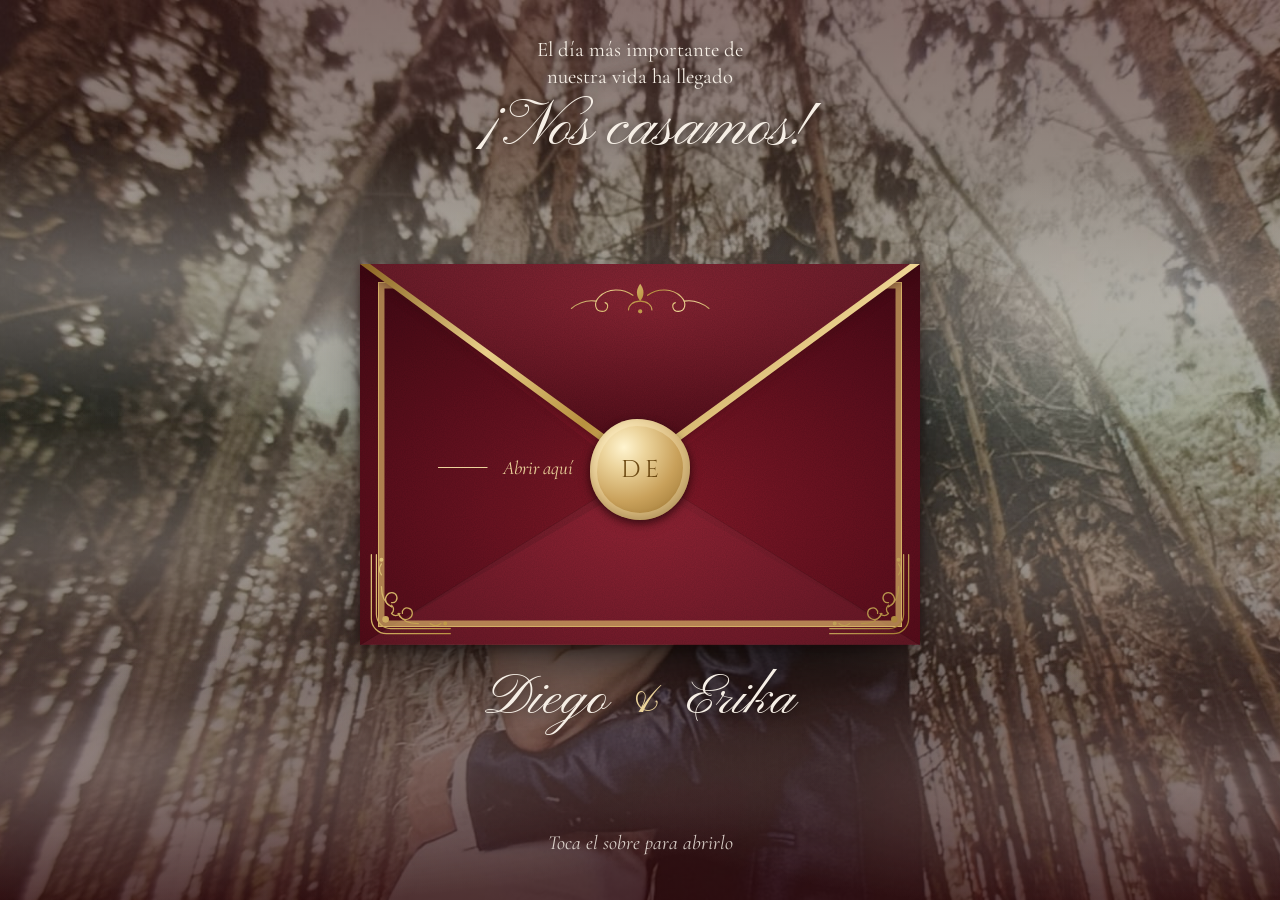
==== commit 02dd1f64: "Lámina de vestimenta editable, sobre rojo con oro y fondo marfil - Código de vestimenta como lámina " ====
--- a/index.html
+++ b/index.html
@@ -23,14 +23,17 @@
   <!-- Las letras de base no frenan el primer cuadro: se cargan aparte (display=swap). -->
   <link rel="stylesheet" href="https://fonts.googleapis.com/css2?family=Castoro:ital@0;1&family=Castoro+Titling&family=Hanken+Grotesk:wght@400;500;600;700&family=Rouge+Script&display=swap" media="print" onload="this.media='all'">
   <noscript><link rel="stylesheet" href="https://fonts.googleapis.com/css2?family=Castoro:ital@0;1&family=Castoro+Titling&family=Hanken+Grotesk:wght@400;500;600;700&family=Rouge+Script&display=swap"></noscript>
-  <link rel="stylesheet" href="assets/base.css?v=20261107">
-  <link rel="stylesheet" href="assets/invitacion.css?v=20261107">
-  <link rel="stylesheet" href="assets/victoriano.css?v=20261107">
-  <link rel="stylesheet" href="assets/mariposa.css?v=20261107">
-  <link rel="stylesheet" href="assets/vino.css?v=20261107">
+  <link rel="stylesheet" href="assets/base.css?v=20261109">
+  <link rel="stylesheet" href="assets/invitacion.css?v=20261109">
+  <link rel="stylesheet" href="assets/victoriano.css?v=20261109">
+  <link rel="stylesheet" href="assets/mariposa.css?v=20261109">
+  <link rel="stylesheet" href="assets/vino.css?v=20261109">
+  <!-- Código de vestimenta: la lámina con sus propias letras (Cinzel y Cormorant), en cualquier tema -->
+  <link rel="stylesheet" href="https://fonts.googleapis.com/css2?family=Cinzel:wght@400;500&family=Cormorant+Garamond:ital,wght@0,500;0,600;1,500&display=swap" media="print" onload="this.media='all'">
+  <link rel="stylesheet" href="assets/vestimenta.css?v=20261109">
   <!-- El estilo (colores y letra) se aplica antes de pintar -->
-  <script src="assets/config.js?v=20261107"></script>
-  <script src="assets/estilos.js?v=20261107"></script>
+  <script src="assets/config.js?v=20261109"></script>
+  <script src="assets/estilos.js?v=20261109"></script>
   <script>Estilos.arrancar();
     // El tema de la última visita (Vino & Marfil la primera): así el sobre
     // tiene su tamaño desde el primer cuadro.
@@ -61,7 +64,13 @@
     <div class="escena-capa escena-atras" aria-hidden="true">
       <div class="sobre sobre-atras" data-cara="frente">
         <div class="sobre-interior"></div>
-        <div class="sobre-carta"></div>
+        <div class="sobre-carta">
+          <!-- Vino & Marfil: la carta de gala que sube al abrir el sobre (terciopelo vino y oro) -->
+          <div class="carta-gala">
+            <p class="carta-gala-arriba">Nos casamos</p>
+            <p class="carta-gala-nombres"><span>Diego</span> <i>&amp;</i> <span>Erika</span></p>
+          </div>
+        </div>
       </div>
     </div>
     <div class="escena-capa escena-delante">
@@ -178,15 +187,15 @@
     </div>
   </dialog>
 
-  <script src="assets/destellos.js?v=20261107"></script>
-  <script src="assets/pagina.js?v=20261107"></script>
-  <script src="assets/datos.js?v=20261107"></script>
-  <script src="assets/papeleria.js?v=20261107"></script>
-  <script src="assets/bloques.js?v=20261107"></script>
-  <script src="assets/salon.js?v=20261107"></script>
-  <script src="assets/ramo.js?v=20261107"></script>
-  <script src="assets/mariposa.js?v=20261107"></script>
-  <script src="assets/musica.js?v=20261107"></script>
-  <script src="assets/invitacion.js?v=20261107"></script>
+  <script src="assets/destellos.js?v=20261109"></script>
+  <script src="assets/pagina.js?v=20261109"></script>
+  <script src="assets/datos.js?v=20261109"></script>
+  <script src="assets/papeleria.js?v=20261109"></script>
+  <script src="assets/bloques.js?v=20261109"></script>
+  <script src="assets/salon.js?v=20261109"></script>
+  <script src="assets/ramo.js?v=20261109"></script>
+  <script src="assets/mariposa.js?v=20261109"></script>
+  <script src="assets/musica.js?v=20261109"></script>
+  <script src="assets/invitacion.js?v=20261109"></script>
 </body>
 </html>
--- a/assets/invitacion.css
+++ b/assets/invitacion.css
@@ -330,6 +330,11 @@
   border-bottom: 0;
 }
 
+/* El texto de la carta de gala solo va en Vino & Marfil (vino.css) */
+.carta-gala {
+  display: none;
+}
+
 .sobre-interior,
 .sobre-carta {
   visibility: hidden;
@@ -742,7 +747,6 @@
   letter-spacing: 0.14em;
   color: var(--tinta);
 }
-
 
 /* El centro de las flores cae sobre la esquina del arco y desde ahí gira */
 .ramo-lugar {
@@ -1864,7 +1868,8 @@
 }
 
 /* Vista previa (modo local o desde el panel): lo vacío dice dónde se llena */
-.tarjeta .seccion-pendiente {
+.tarjeta .seccion-pendiente,
+.preguntas-lista .seccion-pendiente {
   display: grid;
   gap: 4px;
   max-width: 36ch;
@@ -1878,7 +1883,8 @@
   color: var(--tinta-suave);
 }
 
-.tarjeta .seccion-pendiente b {
+.tarjeta .seccion-pendiente b,
+.preguntas-lista .seccion-pendiente b {
   font-weight: 600;
   color: var(--tinta);
 }
@@ -2260,39 +2266,6 @@
 
 .vegetal .enlace-accion {
   margin-top: 0.4rem;
-}
-
-/* La vestimenta va en su propia hoja, junto a la de regalos */
-.vegetal-vestimenta {
-  width: min(100%, 640px);
-  gap: 0;
-  padding: 52px 28px 50px;
-  transform: rotate(-0.9deg);
-}
-
-.vegetal p.vestimenta-codigo {
-  margin-top: 1rem;
-  max-width: none;
-  font-family: var(--f-grabada);
-  text-transform: uppercase;
-  font-size: clamp(2rem, 9vw, 3.1rem);
-  letter-spacing: 0.12em;
-  padding-left: 0.12em;
-  line-height: 1.1;
-  text-wrap: balance;
-}
-
-.vegetal p.vestimenta-codigo.por-confirmar {
-  font-size: 1.3rem;
-}
-
-.vestimenta-nota {
-  font-style: italic;
-  font-size: 1.14rem !important;
-}
-
-.vestimenta-nota[hidden] {
-  display: none;
 }
 
 /* Fotos de referencia: copias pequeñas con esquineros y un nombre a mano */
@@ -2459,18 +2432,53 @@
   list-style: none;
 }
 
-/* ---------- Preguntas frecuentes ---------- */
-
-.tarjeta-preguntas {
+/* ---------- Preguntas frecuentes ----------
+   Una sección entera, de lado a lado y sin tarjeta (como el itinerario): una
+   banda de papel con el título y las preguntas directo encima; en pantalla
+   ancha, las preguntas van en dos columnas. */
+
+.pliego.pliego-preguntas {
+  --tinta-sobre: var(--tinta);
   width: 100%;
-  padding: 34px 24px 60px;
+  margin-inline: 0;
+  padding: clamp(64px, 10vh, 112px) 16px clamp(72px, 11vh, 120px);
+  color: var(--tinta);
+  background: var(--algodon);
+  border-block: 1px solid var(--linea);
+}
+
+.pliego-preguntas .pliego-texto {
+  width: min(100%, 1080px);
+  margin-inline: auto;
+  justify-items: center;
   text-align: center;
-  transform: rotate(0.5deg);
 }
 
 .preguntas-lista {
+  width: min(100%, 720px);
   text-align: left;
   border-top: 1px solid var(--linea);
+}
+
+@media (min-width: 880px) {
+  .pliego-preguntas .preguntas-lista {
+    width: 100%;
+    display: grid;
+    grid-template-columns: repeat(2, minmax(0, 1fr));
+    align-items: start;
+    column-gap: clamp(40px, 5vw, 72px);
+    border-top: 0;
+  }
+
+  /* Cada columna empieza con su filete */
+  .pliego-preguntas .pregunta:nth-child(-n + 2) {
+    border-top: 1px solid var(--linea);
+  }
+
+  /* Una sola pregunta (o el aviso de vacío): a lo ancho de las dos columnas */
+  .pliego-preguntas .preguntas-lista > :only-child {
+    grid-column: 1 / -1;
+  }
 }
 
 .pregunta {
@@ -2758,8 +2766,7 @@
   }
 
   .tarjeta-alojamiento,
-  .tarjeta-historia,
-  .tarjeta-preguntas {
+  .tarjeta-historia {
     padding: 52px 48px 62px;
   }
 
@@ -2871,26 +2878,6 @@
 
   .fotos-mesa .foto:nth-child(even) {
     margin-top: 72px;
-  }
-
-  /* La vestimenta y los regalos, lado a lado, sin montarse */
-  .forro:has(.vegetal-otros .vegetal-bloque:not([hidden])) {
-    grid-template-columns: minmax(0, 640px) minmax(0, 440px);
-    justify-content: center;
-    gap: 40px;
-  }
-
-  .forro .vegetal-otros {
-    width: 100%;
-    margin-top: 56px;
-    grid-template-columns: none;
-  }
-
-  .forro .vegetal-otros .vegetal-bloque + .vegetal-bloque {
-    border-left: 0;
-    padding-left: 0;
-    padding-top: 28px;
-    border-top: 1px solid color-mix(in srgb, var(--tinta) 14%, transparent);
   }
 
   /* Sin foto al lado, las tres tarjetitas del día, la hora y el lugar van en fila */
@@ -3518,6 +3505,22 @@
   padding-inline: var(--margen);
 }
 
+/* Las preguntas, impresas en la página como lo demás: sin banda de papel */
+html[data-tema='editorial'] .pliego.pliego-preguntas {
+  margin-inline: auto;
+  padding-block: 0;
+  background: none;
+  border-block: 0;
+  --tinta: var(--tinta-sobre);
+  --tinta-suave: var(--tinta-pagina);
+  --linea: color-mix(in srgb, var(--tinta-sobre) 24%, transparent);
+}
+
+html[data-tema='editorial'] .pliego-preguntas .pliego-texto {
+  justify-items: start;
+  text-align: left;
+}
+
 html[data-tema='editorial'] .pliego-detalles:not(.con-foto) {
   width: min(100%, 1360px);
 }
@@ -3542,7 +3545,7 @@
 }
 
 /* Las piezas de papel se imprimen en la página: sin papel, sin giro, sin marca */
-html[data-tema='editorial'] :is(.capitulo, .tarjeta-llegar, .tarjeta-alojamiento, .tarjeta-programa, .tarjeta-historia, .tarjeta-preguntas, .tarjeta-libre),
+html[data-tema='editorial'] :is(.capitulo, .tarjeta-llegar, .tarjeta-alojamiento, .tarjeta-programa, .tarjeta-historia, .tarjeta-libre),
 html[data-tema='editorial'] .vegetal {
   --tinta: var(--tinta-sobre);
   --tinta-suave: var(--tinta-pagina);
@@ -3560,15 +3563,15 @@
   backdrop-filter: none;
 }
 
-html[data-tema='editorial'] :is(.capitulo, .tarjeta-llegar, .tarjeta-alojamiento, .tarjeta-programa, .tarjeta-historia, .tarjeta-preguntas, .tarjeta-libre)::before {
+html[data-tema='editorial'] :is(.capitulo, .tarjeta-llegar, .tarjeta-alojamiento, .tarjeta-programa, .tarjeta-historia, .tarjeta-libre)::before {
   display: none;
 }
 
-html[data-tema='editorial'] :is(.tarjeta-llegar, .tarjeta-alojamiento, .tarjeta-programa, .tarjeta-historia, .tarjeta-preguntas) > .tarjeta-marca {
+html[data-tema='editorial'] :is(.tarjeta-llegar, .tarjeta-alojamiento, .tarjeta-programa, .tarjeta-historia) > .tarjeta-marca {
   display: none;
 }
 
-html[data-tema='editorial'] :is(.capitulo, .tarjeta-llegar, .tarjeta-alojamiento, .tarjeta-programa, .tarjeta-historia, .tarjeta-preguntas, .tarjeta-libre, .vegetal) .enlace-accion {
+html[data-tema='editorial'] :is(.capitulo, .tarjeta-llegar, .tarjeta-alojamiento, .tarjeta-programa, .tarjeta-historia, .tarjeta-libre, .vegetal) .enlace-accion {
   color: var(--tinta-sobre);
 }
 
@@ -3781,19 +3784,6 @@
   text-transform: uppercase;
   letter-spacing: 0.2em;
   color: var(--tinta-pagina);
-}
-
-html[data-tema='editorial'] .vegetal p.vestimenta-codigo {
-  margin-top: 0;
-  padding-left: 0;
-  text-transform: none;
-  letter-spacing: -0.01em;
-  font-size: clamp(1.9rem, 1.3rem + 2vw, 2.8rem);
-  color: var(--tinta-sobre);
-}
-
-html[data-tema='editorial'] .vegetal .vestimenta-nota {
-  font-style: normal;
 }
 
 /* Cita, cuenta regresiva, botón y video */
@@ -3953,11 +3943,6 @@
   html[data-tema='editorial'] .pliego-programa:not(.con-foto) .tarjeta-programa {
     grid-column: 6 / 11;
     padding-top: 12px;
-  }
-
-  html[data-tema='editorial'] .forro:has(.vegetal-otros .vegetal-bloque:not([hidden])) {
-    grid-template-columns: minmax(0, 1fr) minmax(0, 1fr);
-    gap: clamp(40px, 6vw, 96px);
   }
 
   html[data-tema='editorial'] .forro .vegetal-otros {
@@ -4348,37 +4333,6 @@
   display: none;
 }
 
-/* Vestimenta: ellos y ellas, los colores sugeridos y los que se evitan. */
-.vestimenta-sub {
-  margin: -18px 0 0;
-  font-style: italic;
-  color: var(--tinta-suave);
-}
-
-.vestimenta-columnas {
-  display: grid;
-  grid-template-columns: repeat(auto-fit, minmax(150px, 1fr));
-  gap: 28px;
-  text-align: left;
-}
-
-.vestimenta-col {
-  display: grid;
-  justify-items: center;
-  align-content: start;
-  gap: 10px;
-}
-
-.vestimenta-col ul {
-  margin: 0;
-  padding-left: 1.1em;
-  justify-self: stretch;
-}
-
-.vestimenta-col li + li {
-  margin-top: 4px;
-}
-
 .silueta {
   width: 58px;
   height: 145px;
@@ -4389,75 +4343,6 @@
   stroke-linejoin: round;
 }
 
-.vestimenta-rotulo {
-  margin: 0;
-  font-family: var(--f-grabada);
-  font-weight: 400;
-  font-size: 0.92rem;
-  letter-spacing: 0.18em;
-  text-transform: uppercase;
-}
-
-.vestimenta-colores {
-  display: grid;
-  gap: 16px;
-}
-
-.colores {
-  display: flex;
-  flex-wrap: wrap;
-  justify-content: center;
-  gap: 16px 18px;
-  margin: 0;
-  padding: 0;
-  list-style: none;
-}
-
-.colores li {
-  display: grid;
-  justify-items: center;
-  gap: 6px;
-  width: 74px;
-  font-size: 0.86rem;
-  line-height: 1.2;
-}
-
-.color-punto {
-  position: relative;
-  width: 40px;
-  height: 40px;
-  border-radius: 50%;
-  background: var(--c, transparent);
-  box-shadow: inset 0 0 0 1px rgba(0, 0, 0, 0.16);
-}
-
-.color-tachado .color-punto::before,
-.color-tachado .color-punto::after {
-  content: '';
-  position: absolute;
-  left: 50%;
-  top: -3px;
-  bottom: -3px;
-  width: 1.5px;
-  margin-left: -0.75px;
-  background: var(--tinta-suave);
-  transform: rotate(45deg);
-}
-
-.color-tachado .color-punto::after {
-  transform: rotate(-45deg);
-}
-
-.vestimenta-nota-evitar {
-  margin: 0;
-  font-style: italic;
-  color: var(--tinta-suave);
-}
-
-.vestimenta-ideas {
-  margin: 0;
-}
-
 /* Cuánto se mueve la invitación (Diseño → Tema → Animaciones). «Suaves»
    deja una sola vuelta de lo que se repite sin fin; «Ninguna», como con
    «reducir movimiento», todo quieto y legible. */
@@ -4486,108 +4371,3 @@
   display: none;
 }
 
-/* Vestimenta como una lámina (2026-11-07): Ellos y Ellas a los lados de las
-   figuras, la paleta, los ejemplos de atuendos y los colores a evitar. */
-.vestimenta-figuras {
-  display: grid;
-  grid-template-columns: 1fr 1fr;
-  align-items: start;
-  gap: 18px 16px;
-  text-align: left;
-}
-
-.vestimenta-pareja {
-  grid-column: 1 / -1;
-  grid-row: 1;
-  display: flex;
-  justify-content: center;
-  align-items: flex-end;
-}
-
-.vestimenta-pareja .figura {
-  width: min(32vw, 128px);
-  height: auto;
-}
-
-.vestimenta-pareja .figura + .figura {
-  border-left: 1px solid color-mix(in srgb, currentColor 20%, transparent);
-}
-
-.vestimenta-col ul {
-  font-size: 0.95rem;
-  line-height: 1.35;
-}
-
-@media (min-width: 720px) {
-  .vestimenta-figuras {
-    grid-template-columns: 1fr auto 1fr;
-    align-items: center;
-    gap: 28px;
-  }
-
-  .vestimenta-pareja {
-    grid-column: 2;
-  }
-
-  .vestimenta-ellos {
-    grid-column: 1;
-    grid-row: 1;
-  }
-
-  .vestimenta-ellas {
-    grid-column: 3;
-    grid-row: 1;
-  }
-
-  .vestimenta-pareja .figura {
-    width: 132px;
-  }
-}
-
-.rotulo-filetes {
-  display: flex;
-  align-items: center;
-  gap: 14px;
-  margin: 0;
-  font-family: var(--f-grabada);
-  font-weight: 400;
-  font-size: 0.84rem;
-  letter-spacing: 0.16em;
-  text-transform: uppercase;
-}
-
-.rotulo-filetes::before,
-.rotulo-filetes::after {
-  content: '';
-  flex: 1;
-  height: 1px;
-  background: currentColor;
-  opacity: 0.3;
-}
-
-.vestimenta-ejemplos {
-  display: grid;
-  gap: 14px;
-}
-
-.atuendos {
-  display: grid;
-  grid-template-columns: repeat(2, minmax(0, 1fr));
-  gap: 10px;
-  margin: 0;
-  padding: 0;
-  list-style: none;
-}
-
-.atuendos .figura {
-  display: block;
-  width: 100%;
-  height: auto;
-  max-height: 210px;
-}
-
-@media (min-width: 600px) {
-  .atuendos {
-    grid-template-columns: repeat(4, minmax(0, 1fr));
-  }
-}
--- a/assets/vino.css
+++ b/assets/vino.css
@@ -35,6 +35,7 @@
 
 /* Una banda oscura de lado a lado sin cambiar el ancho del bloque. */
 html[data-tema='vino'] .pliego-programa,
+html[data-tema='vino'] .pliego-preguntas,
 html[data-tema='vino'] .pliego-polaroids,
 html[data-tema='vino'] .remite {
   background: var(--v-noche);
@@ -81,14 +82,34 @@
   z-index: 0;
 }
 
-/* El sobre deja de llenar la pantalla: flota, apaisado, en el centro. Sus
-   piezas se miden contra el propio sobre (cqw/cqh). */
+/* La intro en columna: los textos arriba, el sobre en el espacio que queda
+   libre y los nombres justo debajo, con «Toca el sobre» al pie; nada se
+   monta, sea cual sea la pantalla. assets/invitacion.js (medirIntro) mide
+   lo que ocupan los textos y lo deja en --i-arriba, --i-nombres y --i-abajo;
+   sin eso, valen estos de reserva. */
+html[data-tema='vino'] .escena {
+  --i-top: max(4svh, calc(env(safe-area-inset-top) + 16px));
+  --i-sep: clamp(10px, 2.4svh, 26px);
+  --i-arriba: calc(var(--i-top) + 130px);
+  --i-nombres: 60px;
+  --i-abajo: 70px;
+  /* El alto libre para el sobre, y su ancho (apaisado, 0.68 de alto) */
+  --i-libre: calc(100svh - var(--i-arriba) - var(--i-nombres) - var(--i-abajo) - 3 * var(--i-sep));
+  --sobre-w: min(88vw, 560px, max(170px, var(--i-libre) / 0.68));
+  --sobre-h: calc(var(--sobre-w) * 0.68);
+  /* Centro del sobre: en medio del espacio libre */
+  --sobre-cy: calc(var(--i-arriba) + var(--i-sep) + (100svh - var(--i-arriba) - var(--i-nombres) - var(--i-abajo) - 3 * var(--i-sep)) / 2);
+}
+
+/* El sobre deja de llenar la pantalla: flota, apaisado, en el espacio libre.
+   Sus piezas se miden contra el propio sobre (cqw/cqh). */
 html[data-tema='vino'] .escena-capa .sobre {
   container-type: size;
-  inset: 0;
-  margin: auto;
-  width: min(88vw, 560px, 112svh);
-  height: calc(min(88vw, 560px, 112svh) * 0.68);
+  inset: auto 0;
+  top: max(calc(var(--i-arriba) + var(--i-sep)), calc(var(--sobre-cy) - var(--sobre-h) / 2));
+  margin: 0 auto;
+  width: var(--sobre-w);
+  height: var(--sobre-h);
   --margen: 6cqw;
   --arriba: 7cqh;
   --sello-postal: 17cqw;
@@ -129,6 +150,30 @@
 
 html[data-tema='vino'] .sobre-carta {
   top: 9cqh;
+}
+
+/* El forro de adentro, 1px más chico que el sobre: así su borde claro no se
+   asoma como un hilo alrededor del bolsillo (las dos capas miden lo mismo y
+   el suavizado de los bordes lo dejaba ver). */
+html[data-tema='vino'] .sobre-interior {
+  inset: 1px;
+}
+
+/* Al abrir, el título y los nombres se van antes de que la carta suba: van
+   en la capa de adelante y, si no, quedan pintados encima de la carta. */
+html[data-tema='vino'] .intro-textos,
+html[data-tema='vino'] .intro-nombres {
+  transition: opacity 0.45s ease, translate 0.45s ease;
+}
+
+html[data-tema='vino'].abriendo .intro-textos {
+  opacity: 0;
+  translate: 0 -10px;
+}
+
+html[data-tema='vino'].abriendo .intro-nombres {
+  opacity: 0;
+  translate: 0 10px;
 }
 
 html[data-tema='vino'] .solapa-remite {
@@ -168,24 +213,25 @@
   position: absolute;
   left: 16px;
   right: 16px;
-  top: max(6svh, calc(env(safe-area-inset-top) + 24px));
+  top: var(--i-top);
   text-align: center;
   color: #f6efe6;
   text-shadow: 0 2px 12px rgba(0, 0, 0, 0.55);
 }
 
+/* Las letras de la intro se achican también con el alto de la pantalla */
 html[data-tema='vino'] .intro-arriba {
   margin: 0;
   max-width: 24ch;
   font-family: var(--f-texto);
-  font-size: clamp(1rem, 0.9rem + 0.6vw, 1.3rem);
+  font-size: clamp(0.88rem, min(0.9rem + 0.6vw, 2.9svh), 1.3rem);
   line-height: 1.3;
 }
 
 html[data-tema='vino'] .intro-frase {
   margin: 0;
   font-family: var(--f-mano);
-  font-size: calc(clamp(2.2rem, 1.6rem + 3vw, 3.6rem) * var(--escala-mano));
+  font-size: calc(clamp(1.8rem, min(1.6rem + 3vw, 7.6svh), 3.6rem) * var(--escala-mano));
   line-height: 1.1;
 }
 
@@ -194,11 +240,12 @@
   position: absolute;
   left: 16px;
   right: 16px;
-  top: calc(50% + min(88vw, 560px, 112svh) * 0.34 + 18px);
-  margin: 0;
+  top: calc(max(calc(var(--i-arriba) + var(--i-sep)), calc(var(--sobre-cy) - var(--sobre-h) / 2)) + var(--sobre-h) + var(--i-sep));
+  margin: 0;
+  line-height: 1.15;
   text-align: center;
   font-family: var(--f-mano);
-  font-size: calc(clamp(2rem, 1.5rem + 2.6vw, 3.2rem) * var(--escala-mano));
+  font-size: calc(clamp(1.7rem, min(1.5rem + 2.6vw, 6.6svh), 3.2rem) * var(--escala-mano));
   color: #f6efe6;
   text-shadow: 0 2px 12px rgba(0, 0, 0, 0.6);
 }
@@ -766,6 +813,47 @@
   background: var(--v-oro);
 }
 
+/* ---------- Preguntas frecuentes: la misma banda del itinerario ---------- */
+
+html[data-tema='vino'] .pliego.pliego-preguntas {
+  --linea: color-mix(in srgb, var(--v-linea) 55%, transparent);
+  /* Sobre la banda oscura, también el aviso de «aún no hay preguntas» */
+  --tinta: #fbf6ee;
+  --tinta-suave: color-mix(in srgb, #f3e6d8 80%, transparent);
+  width: min(100% - 32px, 1080px);
+  margin-inline: auto;
+  padding: 80px 0 88px;
+  color: #f3e6d8;
+  border-block: 0;
+}
+
+html[data-tema='vino'] .pliego-preguntas .pliego-titulo {
+  color: #f3e6d8;
+}
+
+html[data-tema='vino'] .pliego-preguntas .pliego-titulo::after {
+  background: var(--v-linea);
+}
+
+html[data-tema='vino'] .pregunta summary {
+  font-family: var(--f-texto);
+  font-size: clamp(1.12rem, 1.02rem + 0.4vw, 1.3rem);
+  color: #fbf6ee;
+}
+
+html[data-tema='vino'] .pregunta-signo::before,
+html[data-tema='vino'] .pregunta-signo::after {
+  background: var(--v-oro-claro);
+}
+
+html[data-tema='vino'] .pregunta-respuesta p {
+  color: color-mix(in srgb, #f3e6d8 82%, transparent);
+}
+
+html[data-tema='vino'] .pregunta summary:focus-visible {
+  outline-color: var(--v-oro-claro);
+}
+
 /* ---------- Foto con frase (parallax) ---------- */
 
 html[data-tema='vino'] .parallax {
@@ -775,6 +863,12 @@
   height: min(80svh, 760px);
   margin-top: var(--entre-pliegos);
   overflow: hidden;
+}
+
+/* Las bandas de lado a lado (itinerario, polaroids, preguntas) y la foto con
+   frase se tocan: sin una franja del fondo del bosque entre ellas. */
+html[data-tema='vino'] :is(.pliego-programa, .pliego-polaroids, .pliego-preguntas, .parallax) + :is(.pliego-programa, .pliego-polaroids, .pliego-preguntas, .parallax) {
+  margin-top: 0;
 }
 
 html[data-tema='vino'] .parallax[hidden] {
@@ -851,14 +945,7 @@
   color: var(--v-hondo);
 }
 
-html[data-tema='vino'] .vestimenta-codigo {
-  font-family: var(--f-mano);
-  font-size: calc(2.2rem * var(--escala-mano));
-  color: var(--v);
-}
-
-html[data-tema='vino'] .silueta,
-html[data-tema='vino'] .vestimenta-rotulo {
+html[data-tema='vino'] .silueta {
   color: var(--v);
 }
 
@@ -905,11 +992,6 @@
   margin: 0;
   font-style: italic;
 }
-
-
-
-
-
 
 /* ---------- Cierre: camafeo, frase, «¡Gracias!» y el pie ---------- */
 
@@ -1057,22 +1139,6 @@
   stroke: var(--v-oro-claro);
 }
 
-html[data-tema='vino'] .vestimenta-codigo {
-  text-transform: none;
-  letter-spacing: 0;
-  line-height: 1.1;
-}
-
-html[data-tema='vino'] .vestimenta-col ul {
-  padding: 0;
-  list-style: none;
-  text-align: center;
-}
-
-html[data-tema='vino'] .vestimenta-colores {
-  margin-top: 10px;
-}
-
 html[data-tema='vino'] .remite-firma i {
   color: var(--v-oro-claro);
 }
@@ -1147,27 +1213,33 @@
   --entre-pliegos: clamp(56px, 8vh, 96px);
 }
 
-/* Lo escrito sobre el bosque va en marfil, sea cual sea la paleta. */
+/* La página va sobre el mismo marfil de la lámina de vestimenta
+   (2026-11-07; antes, el bosque oscuro): lo escrito directo sobre ella va en
+   tinta vino. Las bandas vino tinto (itinerario, polaroids, preguntas,
+   cierre) y el sobre de la intro siguen igual. */
+html[data-tema='vino'] {
+  --fondo-pagina: #f8f3ec;
+  background: var(--fondo-pagina);
+}
+
 html[data-tema='vino'] body {
-  --tinta-sobre: #f3e6d8;
-  --salvia: #d9b9b9;
-  background: #0f1310;
-}
-
-/* El bosque al crepúsculo, quieto detrás de toda la página. */
+  --tinta-sobre: var(--v-hondo, #4a0a12);
+  --salvia: var(--v-linea, #b86a76);
+  background: var(--fondo-pagina);
+}
+
+/* El marfil, quieto detrás de toda la página, con la misma luz de papel
+   que la lámina de vestimenta. */
 html[data-tema='vino'] body::before {
   content: '';
   position: fixed;
   inset: 0;
   z-index: -1;
   pointer-events: none;
-  /* Sin filtros (son caros de pintar): el crepúsculo sale de los velos. */
   background:
-    radial-gradient(120% 55% at 50% 105%, rgba(214, 218, 212, 0.16), transparent 65%),
-    linear-gradient(rgba(16, 21, 19, 0.7), rgba(12, 15, 14, 0.88)),
-    linear-gradient(rgba(70, 82, 76, 0.35), rgba(70, 82, 76, 0.35)),
-    var(--intro-foto, none) center / cover no-repeat,
-    linear-gradient(#1e2a1f, #0d130e);
+    radial-gradient(ellipse at 50% 30%, rgba(255, 255, 255, 0.55), transparent 70%),
+    radial-gradient(ellipse at 50% 100%, #f3ece2, transparent 75%),
+    var(--fondo-pagina);
 }
 
 /* Sin la tarjeta de portada ni las fotos chicas del álbum: después del sobre
@@ -1217,112 +1289,395 @@
   opacity: 0;
 }
 
-/* La tarjeta que sale del sobre al abrirlo, con su filigrana. */
+/* ==========================================================================
+   El sobre de la intro y la carta que sale de él (2026-11-07)
+   - El sobre, de terciopelo rojo con oro: doble filete dorado, filigrana en
+     las esquinas de abajo y el filo de la solapa dorado.
+   - La carta, blanca con borde vino: un ramo de rosas vino arriba y los
+     nombres en caligrafía vino.
+   Todo se mide contra el sobre (cqw), así que escala con él.
+   ========================================================================== */
+
+html[data-tema='vino'] .escena-capa .sobre {
+  --oro-gala: linear-gradient(135deg, #8b6522 0%, #e9cf8a 28%, #b8913f 50%, #f1d999 74%, #a07a2e 100%);
+  --terciopelo: radial-gradient(ellipse 90% 85% at 50% 65%, #8e1b2c 0%, #66101f 55%, #420713 100%);
+  --vino-carta: #6e1322;
+}
+
+/* ---------- El sobre: el bolsillo de terciopelo ---------- */
+
+html[data-tema='vino'] .sobre-bolsillo {
+  background:
+    var(--pliegues) 0 0 / 100% 100%,
+    var(--grano),
+    var(--terciopelo);
+}
+
+/* Doble filete dorado a lo largo del borde */
+html[data-tema='vino'] .sobre-bolsillo::before {
+  content: '';
+  position: absolute;
+  inset: 3.2cqw;
+  border: 1px solid #d4af66;
+  box-shadow:
+    inset 0 0 0 0.8cqw transparent,
+    inset 0 0 0 calc(0.8cqw + 1px) color-mix(in srgb, #d4af66 70%, transparent);
+  pointer-events: none;
+}
+
+/* Filigrana de oro en las dos esquinas de abajo */
+html[data-tema='vino'] .sobre-bolsillo::after {
+  content: '';
+  position: absolute;
+  inset: 1.4cqw;
+  background: var(--oro-gala);
+  -webkit-mask: url('adornos/esquina-filigrana-bl.svg') left bottom / 15cqw no-repeat, url('adornos/esquina-filigrana-br.svg') right bottom / 15cqw no-repeat;
+  mask: url('adornos/esquina-filigrana-bl.svg') left bottom / 15cqw no-repeat, url('adornos/esquina-filigrana-br.svg') right bottom / 15cqw no-repeat;
+  pointer-events: none;
+}
+
+/* ---------- La solapa: terciopelo con el filo dorado ---------- */
+
+/* El fondo de la solapa es oro; encima, el terciopelo un poco más chico deja
+   ver un filo dorado a lo largo de los dos lados de la V. */
+html[data-tema='vino'] .solapa-forma {
+  background: var(--oro-gala);
+}
+
+html[data-tema='vino'] .solapa-forma::after {
+  content: '';
+  position: absolute;
+  inset: 0;
+  clip-path: polygon(1.8% 0, 98.2% 0, 50% 95.5%);
+  background:
+    var(--grano),
+    linear-gradient(to bottom, rgba(255, 255, 255, 0.06), rgba(0, 0, 0, 0.14)),
+    radial-gradient(ellipse 80% 90% at 50% 20%, #861a2a 0%, #5e0d1b 70%, #470915 100%);
+}
+
+/* La cresta de filigrana dorada, arriba al centro de la solapa */
+html[data-tema='vino'] .solapa-forma::before {
+  content: '';
+  position: absolute;
+  z-index: 1;
+  left: 50%;
+  top: 4cqh;
+  width: 26cqw;
+  height: 9cqw;
+  translate: -50% 0;
+  background: var(--oro-gala);
+  -webkit-mask: url('adornos/cresta-filigrana.svg') center top / contain no-repeat;
+  mask: url('adornos/cresta-filigrana.svg') center top / contain no-repeat;
+}
+
+/* ---------- La carta: blanca, con borde vino y un ramo de rosas ---------- */
+
 html[data-tema='vino'] .sobre-carta {
-  background: var(--papel-claro), var(--v-papel);
-}
-
+  overflow: hidden;
+  border: 1.1cqw solid var(--vino-carta);
+  border-bottom: 0;
+  background: var(--papel-claro), #fffdf9;
+  box-shadow:
+    inset 0 1px 0 rgba(255, 255, 255, 0.9),
+    0 -2px 12px -2px rgba(0, 0, 0, 0.45);
+}
+
+/* Un filete vino fino por dentro del borde */
+html[data-tema='vino'] .sobre-carta::before {
+  inset: 2cqw 2cqw -2px;
+  border: 1px solid color-mix(in srgb, var(--vino-carta) 35%, transparent);
+  border-bottom: 0;
+}
+
+/* El ramo: las láminas de rosas teñidas de vino, asomando por arriba */
 html[data-tema='vino'] .sobre-carta::after {
   content: '';
   position: absolute;
-  inset: 7px 7px 0;
-  background: var(--v);
-  -webkit-mask: url('adornos/esquina-filigrana-tl.svg') left top / 15cqw no-repeat, url('adornos/esquina-filigrana-tr.svg') right top / 15cqw no-repeat, url('adornos/cresta-filigrana.svg') center top / 28cqw no-repeat;
-  mask: url('adornos/esquina-filigrana-tl.svg') left top / 15cqw no-repeat, url('adornos/esquina-filigrana-tr.svg') right top / 15cqw no-repeat, url('adornos/cresta-filigrana.svg') center top / 28cqw no-repeat;
-}
-
-/* ---------- La invitación formal sale de su sobre ---------- */
+  z-index: 1;
+  left: -4cqw;
+  right: -4cqw;
+  top: -2cqw;
+  height: 22cqw;
+  pointer-events: none;
+  /* Varias láminas encimadas para un ramo tupido de lado a lado */
+  background:
+    url('flores/rosa-centifolia-foliacea-600.webp') 50% -9cqw / 30cqw auto no-repeat,
+    url('flores/rosa-indica-fragrans-600.webp') 22% -8cqw / 30cqw auto no-repeat,
+    url('flores/rosa-centifolia-foliacea-600.webp') 80% -7cqw / 29cqw auto no-repeat,
+    url('flores/rosa-multiflora-carnea-600.webp') left -6cqw top -6cqw / 30cqw auto no-repeat,
+    url('flores/rosa-indica-fragrans-600.webp') right -6cqw top -7cqw / 30cqw auto no-repeat,
+    url('flores/rosa-multiflora-carnea-600.webp') 64% -4cqw / 26cqw auto no-repeat,
+    url('flores/rosa-alba-regalis-600.webp') 36% -5cqw / 24cqw auto no-repeat;
+  /* Rosas teñidas de vino hondo y hojas oscuras */
+  filter: sepia(0.35) saturate(2.5) brightness(0.52) contrast(1.28) hue-rotate(-16deg);
+  -webkit-mask: linear-gradient(to bottom, #000 70%, transparent);
+  mask: linear-gradient(to bottom, #000 70%, transparent);
+}
+
+html[data-tema='vino'] .carta-gala {
+  display: grid;
+  justify-items: center;
+  gap: 0.6cqw;
+  position: absolute;
+  z-index: 2;
+  left: 6cqw;
+  right: 6cqw;
+  top: 19.5cqw;
+  text-align: center;
+  -webkit-user-select: none;
+  user-select: none;
+}
+
+html[data-tema='vino'] .carta-gala p {
+  margin: 0;
+}
+
+html[data-tema='vino'] .carta-gala-arriba {
+  font-family: var(--f-grabada);
+  font-size: 2.2cqw;
+  letter-spacing: 0.32em;
+  padding-left: 0.32em;
+  text-transform: uppercase;
+  color: color-mix(in srgb, var(--vino-carta) 80%, #000);
+}
+
+/* Los nombres lado a lado en caligrafía vino, con el & en medio */
+html[data-tema='vino'] .carta-gala-nombres {
+  display: flex;
+  align-items: baseline;
+  justify-content: center;
+  gap: 2.4cqw;
+  font-family: var(--f-mano);
+  font-size: calc(8.4cqw * var(--escala-mano));
+  line-height: 1.05;
+  white-space: nowrap;
+  color: var(--vino-carta);
+}
+
+html[data-tema='vino'] .carta-gala-nombres i {
+  font-family: var(--f-mano);
+  font-style: normal;
+  font-size: 0.8em;
+  color: #b8913f;
+}
+
+/* ---------- La invitación formal: el sobre abierto y la carta al lado ----------
+   Después de abrir la intro, el mismo sobre de terciopelo rojo con oro, ya
+   abierto y dejado a un lado, y la carta blanca con borde vino y su ramo,
+   como si la hubieran sacado y dejado sobre la mesa. De fondo, el bosque al
+   atardecer (assets/fondos/arboles-fondo.jpg). */
 
 html[data-tema='vino'] .pliego-formal {
   display: block;
   width: 100%;
   margin-top: 0;
-  padding: clamp(72px, 11vh, 120px) 16px clamp(40px, 6vh, 72px);
+  padding: clamp(72px, 11vh, 120px) 16px clamp(64px, 9vh, 104px);
+  overflow: hidden;
   background:
+    linear-gradient(to bottom, rgba(20, 8, 10, 0.18), rgba(20, 8, 10, 0.05) 40%, rgba(20, 8, 10, 0.32)),
+    url('fondos/arboles-fondo.jpg') center 40% / cover no-repeat,
+    #6f6a63;
+  box-shadow: inset 0 24px 40px -24px rgba(0, 0, 0, 0.45);
+}
+
+/* La mesa: el sobre arriba a la izquierda y la carta abajo, montada un poco
+   sobre él; en pantalla ancha, lado a lado. */
+html[data-tema='vino'] .formal-sobre {
+  --vino-carta: #6e1322;
+  position: relative;
+  display: grid;
+  justify-items: center;
+  width: min(100%, 1040px);
+  margin: 0 auto;
+  padding: 0;
+}
+
+/* ---------- El sobre abierto ---------- */
+
+html[data-tema='vino'] .formal-envoltura {
+  container-type: inline-size;
+  position: relative;
+  z-index: 0;
+  justify-self: start;
+  width: min(66%, 320px);
+  aspect-ratio: 1 / 0.68;
+  margin: calc(min(60vw, 320px) * 0.34) 0 0 3%;
+  rotate: -8deg;
+  filter: drop-shadow(0 18px 22px rgba(20, 5, 8, 0.45)) drop-shadow(0 3px 5px rgba(20, 5, 8, 0.3));
+}
+
+/* La solapa abierta hacia arriba, con su filo dorado */
+html[data-tema='vino'] .formal-solapa {
+  position: absolute;
+  left: 0;
+  bottom: 100%;
+  display: block;
+  width: 100%;
+  height: 50%;
+  margin-bottom: -1px;
+  overflow: visible;
+}
+
+/* El forro de adentro, que se ve por la V del bolsillo */
+html[data-tema='vino'] .formal-sobre-fondo {
+  position: absolute;
+  inset: 0;
+  background:
+    linear-gradient(to bottom, rgba(30, 0, 8, 0.55), rgba(30, 0, 8, 0.15) 55%),
+    var(--forro-img, none) 0 0 / 30cqw,
+    #4a0915;
+}
+
+/* El bolsillo de terciopelo, con doble filete y filigrana de oro */
+html[data-tema='vino'] .formal-bolsillo {
+  position: absolute;
+  inset: 0;
+  clip-path: polygon(0 0, 50% 50%, 100% 0, 100% 100%, 0 100%);
+  background:
+    var(--pliegues) 0 0 / 100% 100%,
     var(--grano),
-    radial-gradient(80% 60% at 50% 35%, rgba(255, 255, 255, 0.28), transparent 70%),
-    linear-gradient(#a3a6a1, #7d807c);
-  box-shadow: inset 0 24px 40px -24px rgba(0, 0, 0, 0.45);
-}
-
-html[data-tema='vino'] .formal-sobre {
-  position: relative;
-  width: min(100%, 540px);
-  margin: 0 auto;
-  padding-bottom: 150px;
-}
-
-/* El sobre por detrás, con la solapa abierta hacia arriba. */
-html[data-tema='vino'] .formal-sobre-fondo {
-  position: absolute;
-  left: 0;
-  right: 0;
-  bottom: 0;
-  height: 250px;
-  border-radius: 3px;
-  background: var(--fibra), linear-gradient(var(--v-hondo), color-mix(in srgb, var(--v-hondo) 80%, #000));
-}
-
-html[data-tema='vino'] .formal-sobre-fondo::before {
+    radial-gradient(ellipse 90% 85% at 50% 65%, #8e1b2c 0%, #66101f 55%, #420713 100%);
+}
+
+html[data-tema='vino'] .formal-bolsillo::before {
   content: '';
   position: absolute;
-  left: 0;
-  right: 0;
-  bottom: 100%;
-  height: 150px;
-  clip-path: polygon(0 100%, 50% 0, 100% 100%);
-  background: var(--fibra), linear-gradient(color-mix(in srgb, var(--v) 85%, #000), var(--v-hondo));
-}
-
-html[data-tema='vino'] .tarjeta-formal {
+  inset: 3.2cqw;
+  border: 1px solid #d4af66;
+  box-shadow:
+    inset 0 0 0 0.8cqw transparent,
+    inset 0 0 0 calc(0.8cqw + 1px) color-mix(in srgb, #d4af66 70%, transparent);
+}
+
+html[data-tema='vino'] .formal-bolsillo::after {
+  content: '';
+  position: absolute;
+  inset: 1.4cqw;
+  background: linear-gradient(135deg, #8b6522 0%, #e9cf8a 28%, #b8913f 50%, #f1d999 74%, #a07a2e 100%);
+  -webkit-mask: url('adornos/esquina-filigrana-bl.svg') left bottom / 15cqw no-repeat, url('adornos/esquina-filigrana-br.svg') right bottom / 15cqw no-repeat;
+  mask: url('adornos/esquina-filigrana-bl.svg') left bottom / 15cqw no-repeat, url('adornos/esquina-filigrana-br.svg') right bottom / 15cqw no-repeat;
+}
+
+/* El filo dorado de la V del bolsillo */
+html[data-tema='vino'] .formal-bolsillo-filo {
+  position: absolute;
+  inset: 0;
+  display: block;
+  width: 100%;
+  height: 100%;
+  overflow: visible;
+}
+
+/* ---------- La carta: blanca, con borde vino y el ramo arriba ---------- */
+
+html[data-tema='vino'] .formal-sobre .tarjeta-formal {
+  /* El ancho de la carta: con él se mide el ramo (cqw) y el aire de arriba */
+  --ancho-carta: min(100vw - 72px, 400px);
+  container-type: inline-size;
+  box-sizing: border-box;
   position: relative;
   z-index: 1;
-  width: 90%;
-  margin: 0 auto;
-  padding-bottom: 130px;
-  transform: translateY(170px);
-  transition: transform 1.3s cubic-bezier(.2, .7, .2, 1);
+  justify-self: end;
+  width: var(--ancho-carta);
+  margin: -6% 4% 0 0;
+  padding: calc(var(--ancho-carta) * 0.4) 26px 44px;
+  border: 9px solid var(--vino-carta);
+  border-radius: 2px;
+  background: var(--papel-claro), #fffdf9;
+  box-shadow:
+    0 30px 44px -26px rgba(20, 5, 8, 0.6),
+    0 4px 10px -4px rgba(20, 5, 8, 0.35);
+  /* Recién sacada del sobre: llega desde él y se acomoda */
+  translate: -18% -30%;
+  rotate: -10deg;
+  opacity: 0;
+  transition:
+    translate 1.3s cubic-bezier(.2, .7, .2, 1),
+    rotate 1.3s cubic-bezier(.2, .7, .2, 1),
+    opacity 0.5s ease;
   animation: none;
 }
 
 html[data-tema='vino'] .formal-sobre.fuera .tarjeta-formal {
-  transform: none;
-}
-
-/* El bolsillo de adelante, con su corte en V. */
-html[data-tema='vino'] .formal-bolsillo {
-  position: absolute;
-  z-index: 2;
-  left: 0;
-  right: 0;
-  bottom: 0;
-  height: 250px;
-  border-radius: 0 0 3px 3px;
-  clip-path: polygon(0 0, 50% 34%, 100% 0, 100% 100%, 0 100%);
+  translate: 0 0;
+  rotate: 2.5deg;
+  opacity: 1;
+}
+
+/* Un filete vino fino por dentro del borde */
+html[data-tema='vino'] .tarjeta-formal::before {
+  inset: 8px;
+  border: 1px solid color-mix(in srgb, var(--vino-carta) 30%, transparent);
+}
+
+/* El ramo de rosas vino, de lado a lado arriba (en lugar de la filigrana) */
+html[data-tema='vino'] .tarjeta-formal .filigrana {
+  inset: -2px -2cqw auto;
+  height: 38cqw;
   background:
-    var(--fibra),
-    linear-gradient(160deg, rgba(255, 255, 255, 0.08), transparent 40%),
-    linear-gradient(var(--v), var(--v-hondo));
-  filter: drop-shadow(0 -2px 3px rgba(0, 0, 0, 0.25));
-}
-
+    url('flores/rosa-centifolia-foliacea-600.webp') 50% -13cqw / 32cqw auto no-repeat,
+    url('flores/rosa-indica-fragrans-600.webp') 18% -11.5cqw / 32cqw auto no-repeat,
+    url('flores/rosa-centifolia-foliacea-600.webp') 84% -10cqw / 30cqw auto no-repeat,
+    url('flores/rosa-multiflora-carnea-600.webp') left -8.5cqw top -8.5cqw / 32cqw auto no-repeat,
+    url('flores/rosa-indica-fragrans-600.webp') right -9cqw top -10.5cqw / 32cqw auto no-repeat,
+    url('flores/rosa-multiflora-carnea-600.webp') 66% -6.4cqw / 28cqw auto no-repeat,
+    url('flores/rosa-alba-regalis-600.webp') 34% -7.7cqw / 26cqw auto no-repeat;
+  filter: sepia(0.35) saturate(2.5) brightness(0.52) contrast(1.28) hue-rotate(-16deg);
+  -webkit-mask: linear-gradient(to bottom, #000 68%, transparent);
+  mask: linear-gradient(to bottom, #000 68%, transparent);
+}
+
+/* El lacre quedó roto al abrir el sobre: la carta va sin él */
 html[data-tema='vino'] .formal-lacre {
-  position: absolute;
-  z-index: 3;
-  left: 50%;
-  top: -24px;
-  display: grid;
-  place-items: center;
-  width: 58px;
-  height: 58px;
-  margin-left: -29px;
-  border-radius: 47% 53% 50% 50% / 52% 48% 52% 48%;
-  background: var(--v-dorado);
-  font-family: var(--f-mano);
-  font-size: 1.5rem;
-  letter-spacing: -0.04em;
-  color: #6e4b14;
-  box-shadow: inset 0 -3px 6px rgba(110, 75, 20, 0.45), 0 3px 8px rgba(0, 0, 0, 0.4);
+  display: none;
+}
+
+html[data-tema='vino'] .tarjeta-formal :is(.formal-encabezado, .formal-rotulo, .formal-fecha) {
+  color: color-mix(in srgb, var(--vino-carta) 85%, #000);
+}
+
+html[data-tema='vino'] .tarjeta-formal .formal-nombres {
+  color: var(--vino-carta);
+}
+
+html[data-tema='vino'] .tarjeta-formal .formal-nombres i {
+  color: #b8913f;
+}
+
+/* En pantalla ancha: el sobre a la izquierda y la carta a su derecha */
+@media (min-width: 860px) {
+  html[data-tema='vino'] .formal-sobre {
+    grid-template-columns: minmax(0, 1fr) minmax(0, 1.05fr);
+    align-items: center;
+  }
+
+  html[data-tema='vino'] .formal-envoltura {
+    justify-self: end;
+    width: min(100%, 430px);
+    margin: 150px -40px 0 0;
+    rotate: -9deg;
+  }
+
+  html[data-tema='vino'] .formal-sobre .tarjeta-formal {
+    --ancho-carta: min(46vw, 470px);
+    justify-self: start;
+    margin: 0;
+    padding-inline: 30px;
+    padding-bottom: 48px;
+    translate: -55% 8%;
+    rotate: -12deg;
+  }
+
+  html[data-tema='vino'] .formal-sobre.fuera .tarjeta-formal {
+    translate: 0 0;
+    rotate: 2.5deg;
+  }
+}
+
+@media (prefers-reduced-motion: reduce) {
+  html[data-tema='vino'] .tarjeta-formal {
+    transition: none;
+  }
 }
 
 /* ---------- Polaroids: a color, grandes, entran desde la izquierda ---------- */
@@ -1389,60 +1744,6 @@
 
 html[data-tema='vino'] .tarjeta-calendario {
   width: min(100%, 600px);
-}
-
-/* ---------- Vestimenta: la lámina ---------- */
-
-html[data-tema='vino'] .vegetal-vestimenta {
-  width: min(100%, 980px);
-  padding: 56px clamp(20px, 5vw, 64px) 52px;
-  gap: 30px;
-}
-
-/* Rosas de Redouté en dos esquinas, como en las láminas de vestimenta. */
-html[data-tema='vino'] .vegetal-vestimenta::after {
-  content: '';
-  position: absolute;
-  inset: -18px;
-  pointer-events: none;
-  background:
-    url('flores/rosa-alba-regalis-600.webp') right top / clamp(96px, 16vw, 170px) no-repeat,
-    url('flores/rosa-damascena-subalba-600.webp') left bottom / clamp(104px, 18vw, 190px) no-repeat;
-}
-
-html[data-tema='vino'] .vestimenta-codigo {
-  display: flex;
-  align-items: center;
-  gap: 16px;
-  margin-top: -14px;
-  font-family: var(--f-grabada);
-  font-size: clamp(0.95rem, 0.85rem + 0.5vw, 1.2rem);
-  letter-spacing: 0.22em;
-  text-transform: uppercase;
-  color: var(--v-hondo);
-}
-
-html[data-tema='vino'] .vestimenta-codigo::before,
-html[data-tema='vino'] .vestimenta-codigo::after {
-  content: '';
-  flex: 1;
-  height: 1px;
-  background: color-mix(in srgb, var(--v) 40%, transparent);
-}
-
-html[data-tema='vino'] .vestimenta-col ul {
-  padding-left: 1.1em;
-  list-style: disc;
-  text-align: left;
-}
-
-html[data-tema='vino'] .vestimenta-col li::marker {
-  color: var(--v);
-}
-
-html[data-tema='vino'] .vestimenta-rotulo,
-html[data-tema='vino'] .rotulo-filetes {
-  color: var(--v-hondo);
 }
 
 /* ---------- El cierre sobre damasco vino ---------- */
--- a/assets/vestimenta.css
+++ b/assets/vestimenta.css
@@ -0,0 +1,523 @@
+/*
+ * Código de vestimenta: la lámina a todo el ancho (bloque «vestimenta»,
+ * HTML en assets/bloques.js → vestimentaLamina()).
+ *
+ * Reproduce la lámina de referencia (referencias-boda/referencias/
+ * CodigoDeVestimenta.png): papel marfil con doble filete beige y dorado,
+ * rosas de Redouté en las cuatro esquinas, títulos romanos en versales con
+ * filetes, Ellos y Ellas a los lados de sus figuras, la paleta sugerida, los
+ * ejemplos de atuendos y los colores a evitar tachados.
+ *
+ * Todo cuelga de .dc-seccion / .dc-lamina con colores y letras propios, así
+ * que se ve igual en cualquier tema y los estilos del tema no se cuelan.
+ */
+
+.dc-seccion {
+  --dc-papel: #f8f3ec;
+  --dc-papel-borde: #f3ece2;
+  --dc-tinta: #3a2e29;
+  --dc-tinta-suave: #5a4a43;
+  --dc-titulo: #5b3a32;
+  --dc-filete: #d8c8b5;
+  --dc-oro: #c4ab88;
+  --dc-tache: #7a5048;
+  --dc-romana: 'Cinzel', 'Cormorant Garamond', 'Trajan Pro', Georgia, serif;
+  --dc-texto: 'Cormorant Garamond', 'EB Garamond', Garamond, Georgia, 'Times New Roman', serif;
+
+  position: relative;
+  width: 100%;
+  margin: var(--entre-pliegos, 72px) 0 0;
+  padding: 0;
+}
+
+.dc-lamina {
+  position: relative;
+  isolation: isolate;
+  overflow: hidden;
+  width: 100%;
+  margin: 0;
+  padding:
+    clamp(64px, 6vw + 32px, 120px)
+    clamp(22px, 6vw, 96px)
+    clamp(118px, 4vw + 96px, 160px);
+  color: var(--dc-tinta);
+  font-family: var(--dc-texto);
+  font-weight: 500;
+  text-align: center;
+  background:
+    radial-gradient(ellipse at 50% 30%, rgba(255, 255, 255, 0.55), transparent 70%),
+    radial-gradient(ellipse at 50% 100%, var(--dc-papel-borde), transparent 75%),
+    var(--dc-papel);
+}
+
+/* Doble filete: uno beige y, por dentro, uno dorado apagado. */
+.dc-lamina::before,
+.dc-lamina::after {
+  content: '';
+  position: absolute;
+  z-index: 1;
+  pointer-events: none;
+}
+
+.dc-lamina::before {
+  inset: clamp(10px, 1.4vw, 20px);
+  border: 1px solid var(--dc-filete);
+}
+
+.dc-lamina::after {
+  inset: calc(clamp(10px, 1.4vw, 20px) + 5px);
+  border: 1px solid color-mix(in srgb, var(--dc-oro) 70%, transparent);
+}
+
+/* ---------- Rosas en las esquinas ---------- */
+
+.dc-flor {
+  position: absolute;
+  z-index: 0;
+  width: var(--dc-flor, clamp(104px, 15vw, 250px));
+  aspect-ratio: 536 / 600;
+  pointer-events: none;
+  background: var(--dc-flor-img) center / contain no-repeat;
+  opacity: 0.82;
+  filter: saturate(0.72) brightness(1.04);
+}
+
+/* Arriba a la izquierda, una rama de hojas más pequeña. */
+.dc-flor-ai {
+  --dc-flor-img: url('flores/rosa-alba-foliacea-600.webp');
+  --dc-flor: clamp(90px, 10vw, 170px);
+  top: clamp(-34px, -2vw, -16px);
+  left: clamp(-40px, -2.4vw, -18px);
+  opacity: 0.55;
+  transform: rotate(-38deg);
+}
+
+.dc-flor-ad {
+  --dc-flor-img: url('flores/rosa-alba-regalis-600.webp');
+  top: clamp(-46px, -2.8vw, -20px);
+  right: clamp(-54px, -3.2vw, -24px);
+  transform: rotate(40deg);
+}
+
+.dc-flor-bi {
+  --dc-flor-img: url('flores/rosa-indica-fragrans-600.webp');
+  bottom: clamp(-50px, -3vw, -22px);
+  left: clamp(-50px, -3vw, -22px);
+  transform: rotate(-140deg);
+}
+
+.dc-flor-bd {
+  --dc-flor-img: url('flores/rosa-alba-regalis-600.webp');
+  --dc-flor: clamp(96px, 13vw, 220px);
+  bottom: clamp(-46px, -2.8vw, -20px);
+  right: clamp(-46px, -2.8vw, -20px);
+  transform: rotate(140deg) scaleX(-1);
+}
+
+/* ---------- Contenido ---------- */
+
+.dc-contenido {
+  position: relative;
+  z-index: 2;
+  display: grid;
+  gap: clamp(36px, 3vw + 18px, 64px);
+  width: min(100%, 1180px);
+  margin: 0 auto;
+}
+
+.dc-lamina :is(h2, h3, p, ul, figure) {
+  margin: 0;
+}
+
+.dc-lamina ul {
+  padding: 0;
+  list-style: none;
+}
+
+/* ---------- 1. Encabezado ---------- */
+
+.dc-cabecera {
+  display: grid;
+  justify-items: center;
+  gap: clamp(8px, 0.8vw, 14px);
+}
+
+.dc-titulo {
+  font-family: var(--dc-romana);
+  font-weight: 400;
+  font-size: clamp(1.65rem, 1rem + 2.9vw, 3.4rem);
+  line-height: 1.1;
+  letter-spacing: 0.07em;
+  padding-left: 0.07em;
+  text-transform: uppercase;
+  text-wrap: balance;
+  color: var(--dc-titulo);
+}
+
+.dc-codigo {
+  display: flex;
+  align-items: center;
+  justify-content: center;
+  gap: clamp(12px, 1.4vw, 20px);
+  font-family: var(--dc-romana);
+  font-weight: 400;
+  font-size: clamp(1rem, 0.82rem + 0.8vw, 1.55rem);
+  line-height: 1.2;
+  letter-spacing: 0.12em;
+  text-transform: uppercase;
+  color: var(--dc-tinta);
+}
+
+.dc-codigo::before,
+.dc-codigo::after {
+  content: '';
+  flex: 0 0 clamp(28px, 5vw, 72px);
+  height: 1px;
+  background: var(--dc-filete);
+}
+
+.dc-codigo.por-confirmar {
+  font-style: normal;
+  opacity: 0.7;
+}
+
+.dc-intro {
+  max-width: 36em;
+  margin-top: clamp(4px, 0.6vw, 10px) !important;
+  font-size: clamp(1.08rem, 0.95rem + 0.55vw, 1.45rem);
+  line-height: 1.42;
+  text-wrap: balance;
+  color: var(--dc-tinta);
+}
+
+.dc-nota {
+  max-width: 36em;
+  font-style: italic;
+  font-size: clamp(1rem, 0.92rem + 0.35vw, 1.2rem);
+  color: var(--dc-tinta-suave);
+}
+
+.dc-nota[hidden] {
+  display: none;
+}
+
+/* ---------- 2. Ellos y Ellas ----------
+   Los rótulos y las listas entran a la cuadrícula (display: contents) para
+   que, en el teléfono, cada figura quede entre su rótulo y su lista. */
+
+.dc-ellos-ellas {
+  display: grid;
+  grid-template-columns: minmax(0, 1fr) 1px minmax(0, 1fr);
+  grid-template-areas:
+    'qa . qb'
+    'fa d fb'
+    'la d lb';
+  column-gap: clamp(14px, 4vw, 28px);
+  row-gap: 14px;
+  text-align: left;
+}
+
+.dc-col {
+  display: contents;
+}
+
+.dc-col-ellos .dc-quien { grid-area: qa; }
+.dc-col-ellas .dc-quien { grid-area: qb; }
+.dc-col-ellos .dc-lista { grid-area: la; }
+.dc-col-ellas .dc-lista { grid-area: lb; }
+.dc-figura-el { grid-area: fa; }
+.dc-figura-ella { grid-area: fb; }
+.dc-divisor { grid-area: d; }
+
+.dc-quien {
+  align-self: end;
+  padding-bottom: 8px;
+  border-bottom: 1px solid var(--dc-filete);
+  font-family: var(--dc-romana);
+  font-weight: 400;
+  font-size: clamp(1.05rem, 0.85rem + 0.9vw, 1.6rem);
+  line-height: 1.1;
+  letter-spacing: 0.1em;
+  text-align: center;
+  text-transform: uppercase;
+  color: var(--dc-titulo);
+}
+
+.dc-lista {
+  display: grid;
+  align-content: start;
+  gap: clamp(8px, 1vw, 16px);
+  font-size: clamp(0.98rem, 0.88rem + 0.42vw, 1.28rem);
+  line-height: 1.3;
+}
+
+.dc-lista li {
+  position: relative;
+  padding-left: 1em;
+  text-wrap: pretty;
+}
+
+.dc-lista li::before {
+  content: '';
+  position: absolute;
+  left: 0.15em;
+  top: 0.62em;
+  width: 0.26em;
+  height: 0.26em;
+  border-radius: 50%;
+  background: var(--dc-tinta);
+}
+
+.dc-figura {
+  display: flex;
+  justify-content: center;
+  align-items: flex-end;
+}
+
+.dc-figura img,
+.dc-atuendos img {
+  display: block;
+  height: auto;
+  max-width: 100%;
+}
+
+.dc-figura img {
+  width: auto;
+  height: clamp(250px, 62vw, 330px);
+}
+
+.dc-divisor {
+  justify-self: center;
+  align-self: stretch;
+  width: 1px;
+  background: linear-gradient(transparent, var(--dc-filete) 8%, var(--dc-filete) 92%, transparent);
+}
+
+/* En pantalla ancha, como en la lámina: lista · figura | figura · lista */
+@media (min-width: 760px) {
+  .dc-ellos-ellas {
+    grid-template-columns: minmax(0, 1.25fr) auto 1px auto minmax(0, 1.25fr);
+    grid-template-rows: auto 1fr;
+    grid-template-areas:
+      'qa fa d fb qb'
+      'la fa d fb lb';
+    column-gap: clamp(18px, 2.6vw, 44px);
+    row-gap: clamp(16px, 1.8vw, 26px);
+    align-items: start;
+  }
+
+  .dc-quien {
+    align-self: start;
+    margin-top: clamp(8px, 2vw, 30px);
+  }
+
+  .dc-figura img {
+    height: clamp(360px, 26vw + 170px, 540px);
+  }
+}
+
+/* ---------- Rótulos con filetes (paleta, ejemplos, a evitar) ---------- */
+
+.dc-bloque {
+  display: grid;
+  gap: clamp(20px, 2vw, 32px);
+}
+
+.dc-rotulo {
+  display: flex;
+  align-items: center;
+  justify-content: center;
+  gap: clamp(12px, 1.6vw, 22px);
+  font-family: var(--dc-romana);
+  font-weight: 400;
+  font-size: clamp(0.86rem, 0.72rem + 0.6vw, 1.22rem);
+  line-height: 1.3;
+  letter-spacing: 0.14em;
+  text-transform: uppercase;
+  color: var(--dc-tinta);
+}
+
+.dc-rotulo span {
+  flex: 0 1 auto;
+  max-width: 30em;
+  text-wrap: balance;
+}
+
+.dc-rotulo::before,
+.dc-rotulo::after {
+  content: '';
+  flex: 1 1 0;
+  min-width: 18px;
+  max-width: 200px;
+  height: 1px;
+  background: var(--dc-filete);
+}
+
+/* ---------- 3. Paleta y 5. colores a evitar ---------- */
+
+.dc-colores {
+  --dc-punto: clamp(52px, 13vw, 64px);
+  display: grid;
+  grid-template-columns: repeat(4, minmax(0, 1fr));
+  justify-items: center;
+  gap: 20px 10px;
+}
+
+.dc-color {
+  display: grid;
+  justify-items: center;
+  align-content: start;
+  gap: 8px;
+  max-width: 7.5em;
+  font-size: clamp(0.92rem, 0.84rem + 0.32vw, 1.12rem);
+  line-height: 1.12;
+  color: var(--dc-tinta);
+}
+
+.dc-circulo {
+  position: relative;
+  display: block;
+  width: var(--dc-punto);
+  aspect-ratio: 1;
+  border-radius: 50%;
+  background: var(--c, transparent);
+  box-shadow: inset 0 0 0 1px rgba(80, 52, 42, 0.12);
+}
+
+/* Una palabra por línea, como en la lámina («Verde / salvia») */
+.dc-color-nombre {
+  width: min-content;
+}
+
+/* La X: dos trazos finos de lado a lado, un poco más largos que el círculo */
+.dc-color-evitar .dc-circulo {
+  box-shadow: inset 0 0 0 1px rgba(80, 52, 42, 0.2);
+}
+
+.dc-color-evitar .dc-circulo::before,
+.dc-color-evitar .dc-circulo::after {
+  content: '';
+  position: absolute;
+  left: 50%;
+  top: 50%;
+  width: 136%;
+  height: 1.4px;
+  background: var(--dc-tache);
+  transform: translate(-50%, -50%) rotate(45deg);
+}
+
+.dc-color-evitar .dc-circulo::after {
+  transform: translate(-50%, -50%) rotate(-45deg);
+}
+
+.dc-colores-evitar {
+  --dc-punto: clamp(54px, 14vw, 76px);
+  width: min(100%, 560px);
+  margin: 0 auto !important;
+}
+
+.dc-nota-evitar {
+  font-style: italic;
+  color: var(--dc-tinta-suave);
+}
+
+@media (min-width: 760px) {
+  .dc-paleta .dc-colores {
+    --dc-punto: clamp(60px, 2.6vw + 36px, 82px);
+    grid-template-columns: repeat(8, minmax(0, 1fr));
+    width: min(100%, 1040px);
+    margin: 0 auto;
+    column-gap: clamp(10px, 1.4vw, 24px);
+  }
+
+  .dc-colores-evitar {
+    --dc-punto: clamp(66px, 2.4vw + 44px, 86px);
+  }
+}
+
+/* ---------- 4. Ejemplos de atuendos ---------- */
+
+.dc-atuendos {
+  display: grid;
+  grid-template-columns: repeat(2, minmax(0, 1fr));
+  align-items: end;
+  justify-items: center;
+  gap: clamp(18px, 4vw, 28px) clamp(10px, 3vw, 20px);
+}
+
+.dc-atuendos li {
+  width: 100%;
+  display: flex;
+  justify-content: center;
+}
+
+.dc-atuendos img {
+  width: auto;
+  height: clamp(190px, 50vw, 260px);
+}
+
+/* El vestido, pintado del color elegido: el color de fondo, con las sombras
+   del vestido original encima (hard-light: el gris medio deja el color tal
+   cual, lo oscuro lo sombrea y lo claro lo ilumina), recortado a su silueta. */
+.dc-atuendo {
+  position: relative;
+  display: block;
+  isolation: isolate;
+}
+
+.dc-vestido {
+  position: absolute;
+  inset: 0;
+  background-color: var(--c, #7a4f4f);
+  background-size: 100% 100%;
+  background-repeat: no-repeat;
+  background-blend-mode: hard-light;
+  -webkit-mask-size: 100% 100%;
+  mask-size: 100% 100%;
+  -webkit-mask-repeat: no-repeat;
+  mask-repeat: no-repeat;
+  pointer-events: none;
+}
+
+@media (min-width: 760px) {
+  .dc-atuendos {
+    grid-template-columns: repeat(4, minmax(0, 1fr));
+    width: min(100%, 1080px);
+    margin: 0 auto;
+  }
+
+  .dc-atuendos img {
+    height: clamp(240px, 14vw + 130px, 340px);
+  }
+}
+
+/* ---------- Ideas y fotos de referencia ---------- */
+
+.dc-ideas {
+  display: flex;
+  justify-content: center;
+}
+
+.dc-lamina .vestimenta-fotos {
+  margin-top: 0;
+}
+
+/* ---------- Teléfono angosto ---------- */
+
+@media (max-width: 400px) {
+  .dc-lamina {
+    padding-inline: 18px;
+  }
+
+  .dc-ellos-ellas {
+    column-gap: 12px;
+  }
+
+  .dc-lista {
+    font-size: 0.95rem;
+  }
+
+  .dc-colores {
+    column-gap: 6px;
+  }
+}
